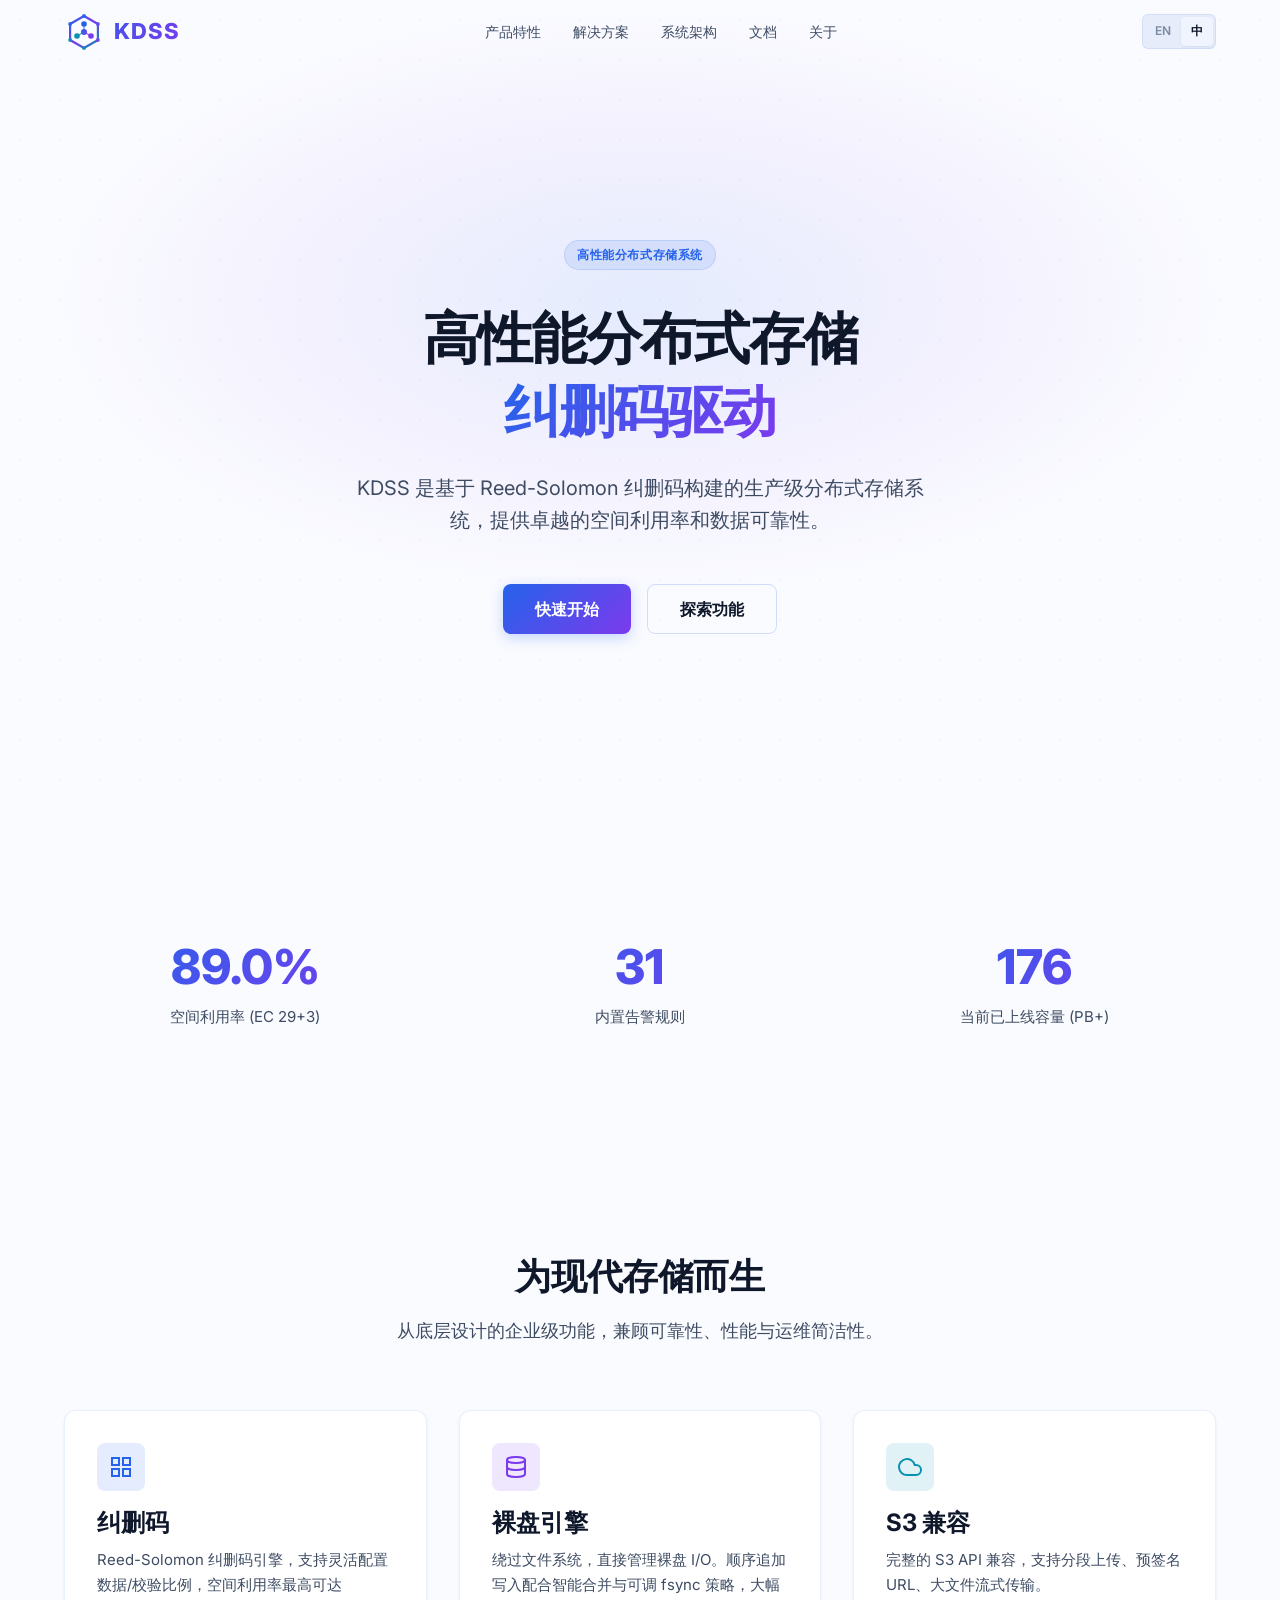
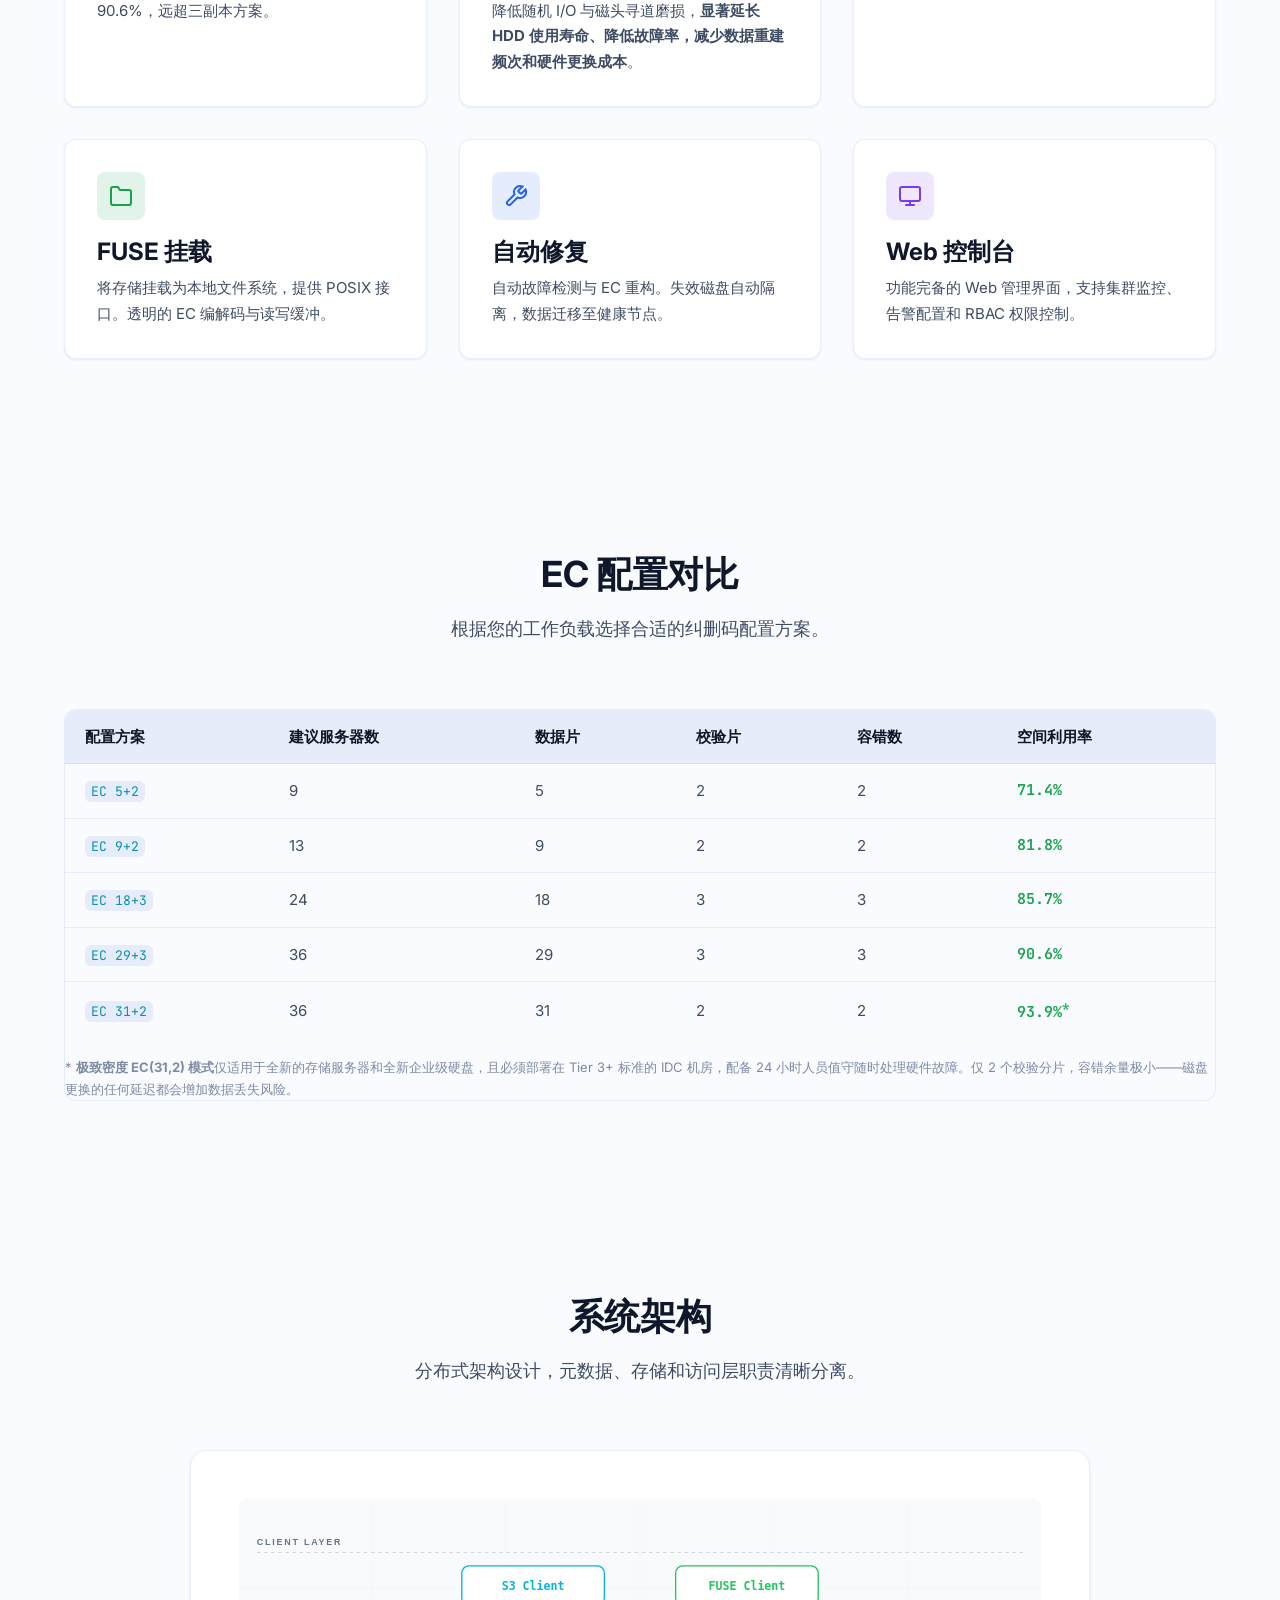
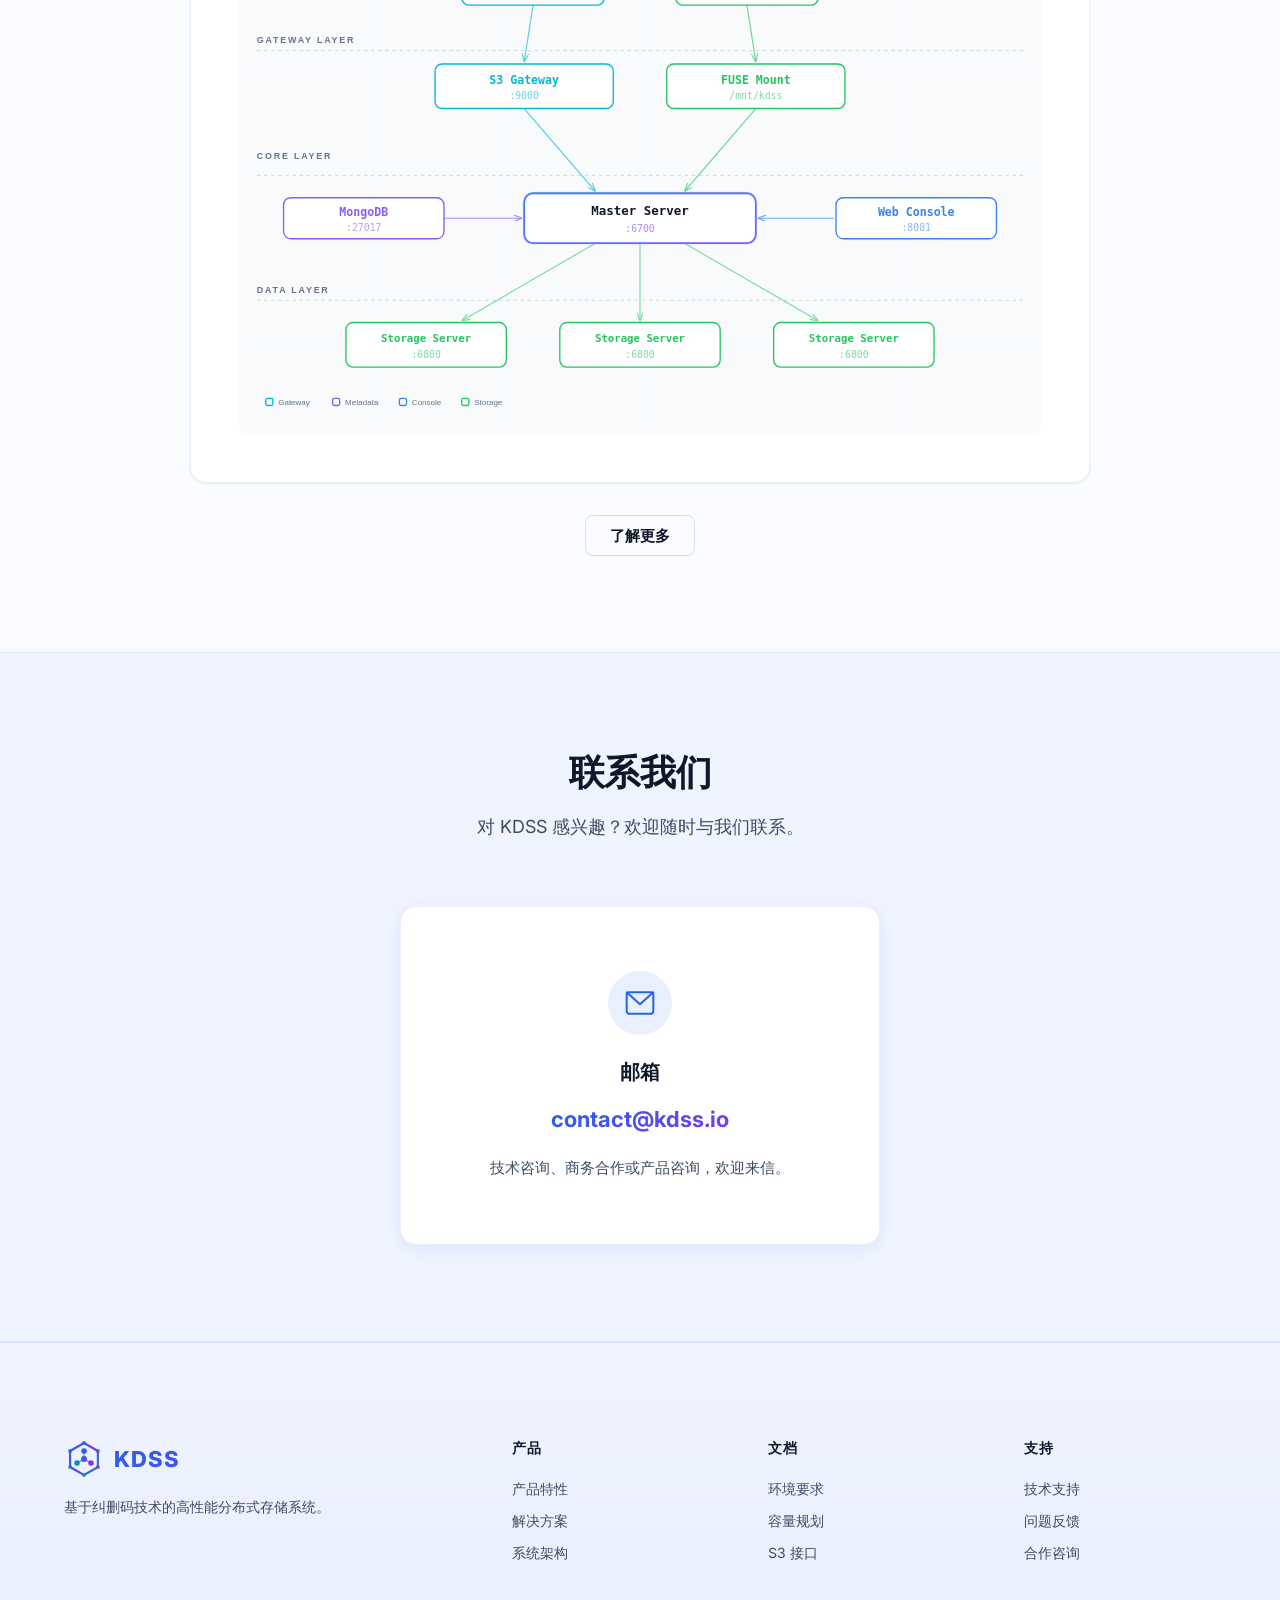
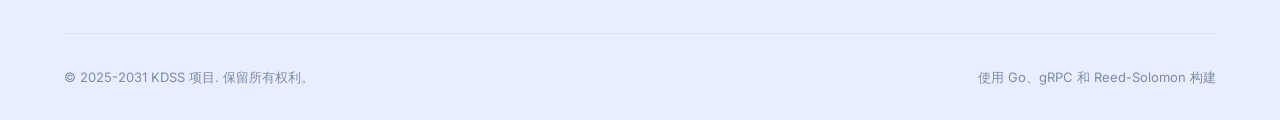
==== zh/index.html @ b43790d2 "feat: KDSS official website with EN/ZH bilingual pages Static site with homepage, features, architec" ====
<!DOCTYPE html>

<html lang="zh-CN">
<head>
<meta charset="utf-8"/>
<meta content="width=device-width, initial-scale=1.0" name="viewport"/>
<title>KDSS — 高性能分布式存储系统</title>
<meta content="KDSS 是基于纠删码技术的高性能分布式存储系统，提供卓越的空间利用率和数据可靠性。" name="description"/>
<link href="../images/favicon.svg" rel="icon" type="image/svg+xml"/>
<link href="https://fonts.googleapis.com" rel="preconnect"/>
<link crossorigin="" href="https://fonts.gstatic.com" rel="preconnect"/>
<link href="https://fonts.googleapis.com/css2?family=Inter:wght@400;500;600;700;800&amp;family=JetBrains+Mono:wght@400;500&amp;display=swap" rel="stylesheet"/>
<link href="../css/base.css" rel="stylesheet"/>
<link href="../css/components.css" rel="stylesheet"/>
<link href="../css/layout.css" rel="stylesheet"/>
<link href="../css/pages.css" rel="stylesheet"/>
</head>
<body>
<!-- Navigation -->
<nav class="navbar">
<div class="container">
<a class="nav-logo" href="./">
<img alt="KDSS" height="40" src="../images/logo.svg" width="40"/>
<span>KDSS</span>
</a>
<div class="nav-links">
<a class="nav-link" href="features.html">产品特性</a>
<a class="nav-link" href="solutions.html">解决方案</a>
<a class="nav-link" href="architecture.html">系统架构</a>
<a class="nav-link" href="docs.html">文档</a>
<a class="nav-link" href="about.html">关于</a>
</div>
<div class="nav-actions">
<div class="lang-switch"><a class="lang-btn" href="../">EN</a>
          <span class="lang-btn active">中</span></div>
</div>
<button aria-label="Menu" class="mobile-menu-btn">
<span></span><span></span><span></span>
</button>
</div>
</nav>
<!-- Mobile Navigation -->
<div class="mobile-nav">
<a class="nav-link" href="features.html">产品特性</a>
<a class="nav-link" href="solutions.html">解决方案</a>
<a class="nav-link" href="architecture.html">系统架构</a>
<a class="nav-link" href="docs.html">文档</a>
<a class="nav-link" href="about.html">关于</a>
<div class="nav-actions">
<div class="lang-switch"><a class="lang-btn" href="../">EN</a>
          <span class="lang-btn active">中</span></div>
</div>
</div>
<!-- Hero Section -->
<section class="hero">
<canvas class="hero-canvas"></canvas>
<div class="container">
<div class="hero-badge">
<span class="badge badge-blue">高性能分布式存储系统</span>
</div>
<h1>
<span>高性能分布式存储</span><br/>
<span class="text-gradient">纠删码驱动</span>
</h1>
<p class="hero-subtitle">KDSS 是基于 Reed-Solomon 纠删码构建的生产级分布式存储系统，提供卓越的空间利用率和数据可靠性。</p>
<div class="hero-actions">
<a class="btn btn-primary btn-lg" href="docs.html">快速开始</a>
<a class="btn btn-secondary btn-lg" href="features.html">探索功能</a>
</div>
</div>
</section>
<!-- Core Stats -->
<section class="section">
<div class="container">
<div class="stats-grid reveal">
<div class="stat-item">
<div class="stat-number" data-count="90.6" data-suffix="%">0%</div>
<div class="stat-label">空间利用率 (EC 29+3)</div>
</div>
<div class="stat-item">
<div class="stat-number" data-count="32">0</div>
<div class="stat-label">内置告警规则</div>
</div>
<div class="stat-item">
<div class="stat-number" data-count="180">0</div>
<div class="stat-label">当前已上线容量 (PB+)</div>
</div>
</div>
</div>
</section>
<!-- Features Overview -->
<section class="section">
<div class="container">
<div class="section-header reveal">
<h2>为现代存储而生</h2>
<p>从底层设计的企业级功能，兼顾可靠性、性能与运维简洁性。</p>
</div>
<div class="grid-3 stagger-group">
<!-- EC -->
<div class="card reveal">
<div class="card-icon blue">
<svg fill="none" stroke="currentColor" stroke-linecap="round" stroke-width="2" viewbox="0 0 24 24"><rect height="7" width="7" x="3" y="3"></rect><rect height="7" width="7" x="14" y="3"></rect><rect height="7" width="7" x="3" y="14"></rect><rect height="7" width="7" x="14" y="14"></rect></svg>
</div>
<h4>纠删码</h4>
<p>Reed-Solomon 纠删码引擎，支持灵活配置数据/校验比例，空间利用率最高可达 90.6%，远超三副本方案。</p>
</div>
<!-- Raw Disk -->
<div class="card reveal">
<div class="card-icon purple">
<svg fill="none" stroke="currentColor" stroke-linecap="round" stroke-width="2" viewbox="0 0 24 24"><ellipse cx="12" cy="5" rx="9" ry="3"></ellipse><path d="M21 12c0 1.66-4 3-9 3s-9-1.34-9-3"></path><path d="M3 5v14c0 1.66 4 3 9 3s9-1.34 9-3V5"></path></svg>
</div>
<h4>裸盘引擎</h4>
<p>绕过文件系统，直接管理裸盘 I/O。顺序追加写入配合智能合并与可调 fsync 策略，大幅降低随机 I/O 与磁头寻道磨损，<strong>显著延长 HDD 使用寿命、降低故障率，减少数据重建频次和硬件更换成本</strong>。</p>
</div>
<!-- S3 -->
<div class="card reveal">
<div class="card-icon cyan">
<svg fill="none" stroke="currentColor" stroke-linecap="round" stroke-width="2" viewbox="0 0 24 24"><path d="M18 10h-1.26A8 8 0 109 20h9a5 5 0 000-10z"></path></svg>
</div>
<h4>S3 兼容</h4>
<p>完整的 S3 API 兼容，支持分段上传、预签名 URL、大文件流式传输。</p>
</div>
<!-- FUSE -->
<div class="card reveal">
<div class="card-icon green">
<svg fill="none" stroke="currentColor" stroke-linecap="round" stroke-width="2" viewbox="0 0 24 24"><path d="M22 19a2 2 0 01-2 2H4a2 2 0 01-2-2V5a2 2 0 012-2h5l2 3h9a2 2 0 012 2z"></path></svg>
</div>
<h4>FUSE 挂载</h4>
<p>将存储挂载为本地文件系统，提供 POSIX 接口。透明的 EC 编解码与读写缓冲。</p>
</div>
<!-- Auto Repair -->
<div class="card reveal">
<div class="card-icon blue">
<svg fill="none" stroke="currentColor" stroke-linecap="round" stroke-width="2" viewbox="0 0 24 24"><path d="M14.7 6.3a1 1 0 000 1.4l1.6 1.6a1 1 0 001.4 0l3.77-3.77a6 6 0 01-7.94 7.94l-6.91 6.91a2.12 2.12 0 01-3-3l6.91-6.91a6 6 0 017.94-7.94l-3.76 3.76z"></path></svg>
</div>
<h4>自动修复</h4>
<p>自动故障检测与 EC 重构。失效磁盘自动隔离，数据迁移至健康节点。</p>
</div>
<!-- Web Console -->
<div class="card reveal">
<div class="card-icon purple">
<svg fill="none" stroke="currentColor" stroke-linecap="round" stroke-width="2" viewbox="0 0 24 24"><rect height="14" rx="2" width="20" x="2" y="3"></rect><line x1="8" x2="16" y1="21" y2="21"></line><line x1="12" x2="12" y1="17" y2="21"></line></svg>
</div>
<h4>Web 控制台</h4>
<p>功能完备的 Web 管理界面，支持集群监控、告警配置和 RBAC 权限控制。</p>
</div>
</div>
</div>
</section>
<!-- EC Configuration Table -->
<section class="section">
<div class="container">
<div class="section-header reveal">
<h2>EC 配置对比</h2>
<p>根据您的工作负载选择合适的纠删码配置方案。</p>
</div>
<div class="table-wrapper reveal">
<table>
<thead>
<tr>
<th>配置方案</th>
<th>建议服务器数</th>
<th>数据片</th>
<th>校验片</th>
<th>容错数</th>
<th>空间利用率</th>
</tr>
</thead>
<tbody>
<tr>
<td><code>EC 5+2</code></td>
<td>9</td>
<td>5</td>
<td>2</td>
<td>2</td>
<td class="highlight">71.4%</td>
</tr>
<tr>
<td><code>EC 9+2</code></td>
<td>13</td>
<td>9</td>
<td>2</td>
<td>2</td>
<td class="highlight">81.8%</td>
</tr>
<tr>
<td><code>EC 18+3</code></td>
<td>24</td>
<td>18</td>
<td>3</td>
<td>3</td>
<td class="highlight">85.7%</td>
</tr>
<tr>
<td><code>EC 29+3</code></td>
<td>36</td>
<td>29</td>
<td>3</td>
<td>3</td>
<td class="highlight">90.6%</td>
</tr>
<tr>
<td><code>EC 31+2</code></td>
<td>36</td>
<td>31</td>
<td>2</td>
<td>2</td>
<td class="highlight">93.9%<sup>*</sup></td>
</tr>
</tbody>
</table>
<p style="margin-top: var(--space-md); font-size: 13px; color: var(--text-muted);">* <strong>极致密度 EC(31,2) 模式</strong>仅适用于全新的存储服务器和全新企业级硬盘，且必须部署在 Tier 3+ 标准的 IDC 机房，配备 24 小时人员值守随时处理硬件故障。仅 2 个校验分片，容错余量极小——磁盘更换的任何延迟都会增加数据丢失风险。</p>
</div>
</div>
</section>
<!-- Architecture Preview -->
<section class="section">
<div class="container">
<div class="section-header reveal">
<h2>系统架构</h2>
<p>分布式架构设计，元数据、存储和访问层职责清晰分离。</p>
</div>
<div class="arch-preview reveal">
<div class="arch-diagram">
<img alt="KDSS Architecture" loading="lazy" src="../images/architecture.svg"/>
</div>
<div style="margin-top: var(--space-xl); text-align: center;">
<a class="btn btn-secondary" href="architecture.html">了解更多</a>
</div>
</div>
</div>
</section>
<!-- Contact Us -->
<section class="section contact-section">
<div class="container">
<div class="section-header reveal">
<h2>联系我们</h2>
<p>对 KDSS 感兴趣？欢迎随时与我们联系。</p>
</div>
<div class="contact-card reveal">
<div class="contact-icon">
<svg fill="none" height="32" stroke="currentColor" stroke-linecap="round" stroke-linejoin="round" stroke-width="1.5" viewbox="0 0 24 24" width="32">
<rect height="16" rx="2" width="20" x="2" y="4"></rect>
<path d="M22 4L12 13L2 4"></path>
</svg>
</div>
<h3>邮箱</h3>
<a class="contact-email" href="mailto:contact@kdss.io">contact@kdss.io</a>
<p>技术咨询、商务合作或产品咨询，欢迎来信。</p>
</div>
</div>
</section>
<!-- Footer -->
<footer class="footer">
<div class="container">
<div class="footer-grid">
<div class="footer-brand">
<a class="nav-logo" href="./">
<img alt="KDSS" height="40" src="../images/logo.svg" width="40"/>
<span>KDSS</span>
</a>
<p>基于纠删码技术的高性能分布式存储系统。</p>
</div>
<div class="footer-col">
<h4>产品</h4>
<a href="features.html">产品特性</a>
<a href="solutions.html">解决方案</a>
<a href="architecture.html">系统架构</a>
</div>
<div class="footer-col">
<h4>文档</h4>
<a href="docs.html#requirements">环境要求</a>
<a href="docs.html#capacity">容量规划</a>
<a href="docs.html#s3api">S3 接口</a>
</div>
<div class="footer-col">
<h4>支持</h4>
<a href="mailto:support@kdss.io">技术支持</a>
<a href="mailto:support@kdss.io">问题反馈</a>
<a href="mailto:contact@kdss.io">合作咨询</a>
</div>
</div>
<div class="footer-bottom">
<p>© 2025-2031 KDSS 项目. 保留所有权利。</p>
<div class="footer-bottom-links">
<span style="color: var(--text-muted); font-size: 13px;">使用 Go、gRPC 和 Reed-Solomon 构建</span>
</div>
</div>
</div>
</footer>
<!-- Back to Top -->
<button aria-label="Back to top" class="back-to-top">
<svg fill="none" height="20" stroke="currentColor" stroke-linecap="round" stroke-width="2" viewbox="0 0 24 24" width="20"><path d="M18 15l-6-6-6 6"></path></svg>
</button>

<script src="../js/nav.js"></script>
<script src="../js/animations.js"></script>
</body>
</html>
---- css/base.css ----
/* ============================================
   KDSS Website — Base Styles
   CSS Reset + Custom Properties + Typography
   ============================================ */

/* --- Reset --- */
*, *::before, *::after {
  margin: 0;
  padding: 0;
  box-sizing: border-box;
}

html {
  scroll-behavior: smooth;
  -webkit-text-size-adjust: 100%;
  font-size: 16px;
}

body {
  font-family: var(--font-sans);
  background-color: var(--bg-primary);
  color: var(--text-primary);
  line-height: 1.7;
  -webkit-font-smoothing: antialiased;
  -moz-osx-font-smoothing: grayscale;
  overflow-x: hidden;
}

a {
  color: var(--accent-blue);
  text-decoration: none;
  transition: color 0.2s ease;
}

a:hover {
  color: var(--accent-purple);
}

img, svg {
  max-width: 100%;
  height: auto;
  display: block;
}

ul, ol {
  list-style: none;
}

button {
  font-family: inherit;
  cursor: pointer;
  border: none;
  background: none;
  color: inherit;
}

input, textarea, select {
  font-family: inherit;
  font-size: inherit;
  color: inherit;
}

table {
  border-collapse: collapse;
  width: 100%;
}

/* --- CSS Custom Properties --- */
:root {
  /* Backgrounds / 背景 — 明亮科技风（带微蓝底色） */
  --bg-primary: #fafbff;
  --bg-secondary: #f0f4ff;
  --bg-tertiary: #e6ecf9;

  /* Text / 文字 */
  --text-primary: #0f172a;
  --text-secondary: #3e4c63;
  --text-muted: #7c8ba5;

  /* Accent / 强调色（高饱和） */
  --accent-blue: #2563eb;
  --accent-purple: #7c3aed;
  --accent-cyan: #0891b2;
  --accent-green: #16a34a;

  /* Gradients / 渐变 */
  --gradient-hero: linear-gradient(135deg, #2563eb, #7c3aed);
  --gradient-card: linear-gradient(180deg, rgba(37,99,235,0.03), rgba(124,58,237,0.01));

  /* Borders / 边框 */
  --border-color: rgba(37, 99, 235, 0.1);
  --border-hover: rgba(37, 99, 235, 0.2);

  /* Fonts / 字体 */
  --font-sans: 'Inter', -apple-system, BlinkMacSystemFont, 'PingFang SC', 'Microsoft YaHei', sans-serif;
  --font-mono: 'JetBrains Mono', 'Fira Code', 'Cascadia Code', monospace;

  /* Spacing / 间距 */
  --space-xs: 4px;
  --space-sm: 8px;
  --space-md: 16px;
  --space-lg: 24px;
  --space-xl: 32px;
  --space-2xl: 48px;
  --space-3xl: 64px;
  --space-4xl: 96px;

  /* Radius / 圆角 */
  --radius-sm: 6px;
  --radius-md: 8px;
  --radius-lg: 12px;
  --radius-xl: 16px;

  /* Shadows / 阴影（带蓝色调） */
  --shadow-sm: 0 1px 3px rgba(37,99,235,0.06), 0 1px 2px rgba(0,0,0,0.04);
  --shadow-md: 0 4px 16px rgba(37,99,235,0.1);
  --shadow-lg: 0 8px 32px rgba(37,99,235,0.12);

  /* Transitions / 过渡 */
  --transition-fast: 0.15s ease;
  --transition-base: 0.2s ease;
  --transition-slow: 0.3s ease;

  /* Layout / 布局 */
  --max-width: 1200px;
  --nav-height: 64px;
}

/* --- Typography --- */
h1, h2, h3, h4, h5, h6 {
  font-weight: 700;
  line-height: 1.3;
  color: var(--text-primary);
}

h1 { font-size: 48px; letter-spacing: -0.02em; }
h2 { font-size: 36px; letter-spacing: -0.01em; }
h3 { font-size: 28px; }
h4 { font-size: 24px; }
h5 { font-size: 20px; }
h6 { font-size: 18px; }

p {
  color: var(--text-secondary);
  line-height: 1.7;
}

code, pre {
  font-family: var(--font-mono);
}

code {
  font-size: 0.875em;
  background: var(--bg-tertiary);
  padding: 2px 6px;
  border-radius: var(--radius-sm);
  color: var(--accent-cyan);
}

pre {
  background: var(--bg-secondary);
  border: 1px solid var(--border-color);
  border-radius: var(--radius-md);
  padding: var(--space-lg);
  overflow-x: auto;
  font-size: 14px;
  line-height: 1.6;
}

pre code {
  background: none;
  padding: 0;
  font-size: inherit;
  color: var(--text-primary);
}

/* --- Utility --- */
.container {
  max-width: var(--max-width);
  margin: 0 auto;
  padding: 0 var(--space-lg);
}

.section {
  padding: var(--space-4xl) 0;
}

.section-header {
  text-align: center;
  margin-bottom: var(--space-3xl);
}

.section-header h2 {
  margin-bottom: var(--space-md);
}

.section-header p {
  font-size: 18px;
  max-width: 640px;
  margin: 0 auto;
}

.text-gradient {
  background: var(--gradient-hero);
  -webkit-background-clip: text;
  -webkit-text-fill-color: transparent;
  background-clip: text;
}

.text-center { text-align: center; }
.text-left { text-align: left; }
.text-right { text-align: right; }

.visually-hidden {
  position: absolute;
  width: 1px;
  height: 1px;
  padding: 0;
  margin: -1px;
  overflow: hidden;
  clip: rect(0,0,0,0);
  white-space: nowrap;
  border: 0;
}

/* --- Selection --- */
::selection {
  background: rgba(37, 99, 235, 0.15);
  color: var(--text-primary);
}

/* --- Scrollbar --- */
::-webkit-scrollbar {
  width: 8px;
  height: 8px;
}

::-webkit-scrollbar-track {
  background: var(--bg-primary);
}

::-webkit-scrollbar-thumb {
  background: var(--bg-tertiary);
  border-radius: 4px;
}

::-webkit-scrollbar-thumb:hover {
  background: var(--text-muted);
}

/* --- Responsive Typography --- */
@media (max-width: 768px) {
  h1 { font-size: 32px; }
  h2 { font-size: 28px; }
  h3 { font-size: 22px; }
  h4 { font-size: 20px; }

  .section {
    padding: var(--space-3xl) 0;
  }

  .section-header {
    margin-bottom: var(--space-2xl);
  }
}
---- css/components.css ----
/* ============================================
   KDSS Website — Components
   Buttons, Cards, Tables, Code Blocks, Badges
   ============================================ */

/* --- Buttons --- */
.btn {
  display: inline-flex;
  align-items: center;
  gap: var(--space-sm);
  padding: 12px 24px;
  font-size: 15px;
  font-weight: 600;
  border-radius: var(--radius-md);
  transition: all var(--transition-base);
  white-space: nowrap;
  line-height: 1;
}

.btn-primary {
  background: var(--gradient-hero);
  color: #fff;
  box-shadow: 0 4px 14px rgba(37, 99, 235, 0.25);
}

.btn-primary:hover {
  transform: translateY(-1px);
  box-shadow: 0 6px 20px rgba(37, 99, 235, 0.35);
  color: #fff;
}

.btn-secondary {
  background: transparent;
  color: var(--text-primary);
  border: 1px solid var(--border-hover);
}

.btn-secondary:hover {
  background: var(--bg-tertiary);
  border-color: var(--text-muted);
  color: var(--text-primary);
}

.btn-sm {
  padding: 8px 16px;
  font-size: 13px;
}

.btn-lg {
  padding: 16px 32px;
  font-size: 16px;
}

.btn-icon {
  width: 20px;
  height: 20px;
}

/* --- Cards --- */
.card {
  background: #ffffff;
  border: 1px solid var(--border-color);
  border-radius: var(--radius-lg);
  padding: var(--space-xl);
  transition: all var(--transition-slow);
  position: relative;
  overflow: hidden;
  box-shadow: var(--shadow-sm);
}

.card::before {
  content: '';
  position: absolute;
  inset: 0;
  background: var(--gradient-card);
  opacity: 0;
  transition: opacity var(--transition-slow);
  pointer-events: none;
}

.card:hover {
  border-color: var(--border-hover);
  transform: translateY(-2px);
  box-shadow: var(--shadow-md);
}

.card:hover::before {
  opacity: 1;
}

.card-icon {
  width: 48px;
  height: 48px;
  border-radius: var(--radius-md);
  display: flex;
  align-items: center;
  justify-content: center;
  margin-bottom: var(--space-md);
  background: var(--bg-tertiary);
}

.card-icon svg {
  width: 24px;
  height: 24px;
}

.card-icon.blue { color: var(--accent-blue); background: rgba(37,99,235,0.12); }
.card-icon.purple { color: var(--accent-purple); background: rgba(124,58,237,0.12); }
.card-icon.cyan { color: var(--accent-cyan); background: rgba(8,145,178,0.12); }
.card-icon.green { color: var(--accent-green); background: rgba(22,163,74,0.12); }

.card h3, .card h4 {
  margin-bottom: var(--space-sm);
}

.card p {
  font-size: 15px;
}

/* --- Feature Card (large) --- */
.feature-card {
  background: #ffffff;
  border: 1px solid var(--border-color);
  box-shadow: var(--shadow-sm);
  border-radius: var(--radius-xl);
  padding: var(--space-3xl);
  display: grid;
  grid-template-columns: 1fr 1fr;
  gap: var(--space-3xl);
  align-items: center;
  transition: border-color var(--transition-slow);
}

.feature-card:hover {
  border-color: var(--border-hover);
}

.feature-card.reverse {
  direction: rtl;
}

.feature-card.reverse > * {
  direction: ltr;
}

.feature-content h3 {
  margin-bottom: var(--space-md);
}

.feature-content p {
  margin-bottom: var(--space-lg);
}

.feature-content ul {
  display: flex;
  flex-direction: column;
  gap: var(--space-sm);
}

.feature-content li {
  display: flex;
  align-items: flex-start;
  gap: var(--space-sm);
  color: var(--text-secondary);
  font-size: 15px;
}

.feature-content li::before {
  content: '';
  width: 6px;
  height: 6px;
  border-radius: 50%;
  background: var(--accent-blue);
  margin-top: 8px;
  flex-shrink: 0;
}

.feature-visual {
  background: var(--bg-tertiary);
  border-radius: var(--radius-lg);
  padding: var(--space-xl);
  border: 1px solid var(--border-color);
}

@media (max-width: 768px) {
  .feature-card {
    grid-template-columns: 1fr;
    padding: var(--space-xl);
    gap: var(--space-xl);
  }

  .feature-card.reverse {
    direction: ltr;
  }
}

/* --- Tables --- */
.table-wrapper {
  overflow-x: auto;
  border-radius: var(--radius-lg);
  border: 1px solid var(--border-color);
}

table {
  font-size: 15px;
}

thead {
  background: var(--bg-tertiary);
}

th {
  padding: 14px 20px;
  text-align: left;
  font-weight: 600;
  color: var(--text-primary);
  white-space: nowrap;
  border-bottom: 1px solid var(--border-color);
}

td {
  padding: 14px 20px;
  color: var(--text-secondary);
  border-bottom: 1px solid var(--border-color);
}

tr:last-child td {
  border-bottom: none;
}

tbody tr {
  transition: background var(--transition-fast);
}

tbody tr:hover {
  background: rgba(0,0,0,0.02);
}

td.highlight {
  color: var(--accent-green);
  font-weight: 600;
  font-family: var(--font-mono);
}

/* --- Code Blocks --- */
.code-block {
  position: relative;
  margin: var(--space-lg) 0;
}

.code-block-header {
  display: flex;
  align-items: center;
  justify-content: space-between;
  background: var(--bg-tertiary);
  padding: var(--space-sm) var(--space-md);
  border-radius: var(--radius-md) var(--radius-md) 0 0;
  border: 1px solid var(--border-color);
  border-bottom: none;
}

.code-block-header span {
  font-size: 13px;
  color: var(--text-muted);
  font-family: var(--font-mono);
}

.code-block pre {
  margin: 0;
  border-radius: 0 0 var(--radius-md) var(--radius-md);
}

.copy-btn {
  display: inline-flex;
  align-items: center;
  gap: 4px;
  padding: 4px 10px;
  font-size: 12px;
  color: var(--text-muted);
  border: 1px solid var(--border-color);
  border-radius: var(--radius-sm);
  transition: all var(--transition-fast);
}

.copy-btn:hover {
  color: var(--text-primary);
  border-color: var(--border-hover);
  background: var(--bg-secondary);
}

.copy-btn.copied {
  color: var(--accent-green);
  border-color: var(--accent-green);
}

/* --- Badges --- */
.badge {
  display: inline-flex;
  align-items: center;
  padding: 4px 12px;
  font-size: 12px;
  font-weight: 600;
  border-radius: 100px;
  text-transform: uppercase;
  letter-spacing: 0.05em;
}

.badge-blue {
  background: rgba(37,99,235,0.1);
  color: var(--accent-blue);
  border: 1px solid rgba(37,99,235,0.15);
}

.badge-purple {
  background: rgba(124,58,237,0.1);
  color: var(--accent-purple);
  border: 1px solid rgba(124,58,237,0.15);
}

.badge-green {
  background: rgba(22,163,74,0.1);
  color: var(--accent-green);
  border: 1px solid rgba(22,163,74,0.15);
}

.badge-cyan {
  background: rgba(8,145,178,0.1);
  color: var(--accent-cyan);
  border: 1px solid rgba(8,145,178,0.15);
}

/* --- Stats --- */
.stats-grid {
  display: grid;
  grid-template-columns: repeat(3, 1fr);
  gap: var(--space-xl);
}

.stat-item {
  text-align: center;
  padding: var(--space-xl);
}

.stat-number {
  font-size: 48px;
  font-weight: 800;
  background: var(--gradient-hero);
  -webkit-background-clip: text;
  -webkit-text-fill-color: transparent;
  background-clip: text;
  line-height: 1.2;
  margin-bottom: var(--space-sm);
}

.stat-label {
  font-size: 15px;
  color: var(--text-secondary);
}

@media (max-width: 768px) {
  .stats-grid {
    grid-template-columns: 1fr;
    gap: var(--space-md);
  }

  .stat-number {
    font-size: 36px;
  }
}

/* --- Grid Layouts --- */
.grid-2 {
  display: grid;
  grid-template-columns: repeat(2, 1fr);
  gap: var(--space-xl);
}

.grid-3 {
  display: grid;
  grid-template-columns: repeat(3, 1fr);
  gap: var(--space-xl);
}

.grid-4 {
  display: grid;
  grid-template-columns: repeat(4, 1fr);
  gap: var(--space-xl);
}

@media (max-width: 1024px) {
  .grid-3, .grid-4 {
    grid-template-columns: repeat(2, 1fr);
  }
}

@media (max-width: 768px) {
  .grid-2, .grid-3, .grid-4 {
    grid-template-columns: 1fr;
  }
}

/* --- Tabs --- */
.tabs {
  display: flex;
  gap: 2px;
  border-bottom: 1px solid var(--border-color);
  margin-bottom: var(--space-xl);
  overflow-x: auto;
}

.tab {
  padding: var(--space-sm) var(--space-md);
  font-size: 14px;
  font-weight: 500;
  color: var(--text-muted);
  border-bottom: 2px solid transparent;
  transition: all var(--transition-fast);
  white-space: nowrap;
}

.tab:hover {
  color: var(--text-secondary);
}

.tab.active {
  color: var(--text-primary);
  border-bottom-color: var(--accent-blue);
}

/* --- Divider --- */
.divider {
  height: 1px;
  background: var(--border-color);
  margin: var(--space-3xl) 0;
}

/* --- Scroll reveal animation --- */
.reveal {
  opacity: 0;
  transform: translateY(20px);
  transition: opacity 0.6s ease, transform 0.6s ease;
}

.reveal.visible {
  opacity: 1;
  transform: translateY(0);
}

/* --- Tag list --- */
.tag-list {
  display: flex;
  flex-wrap: wrap;
  gap: var(--space-sm);
}

.tag {
  padding: 6px 14px;
  font-size: 13px;
  background: var(--bg-tertiary);
  border: 1px solid var(--border-color);
  border-radius: 100px;
  color: var(--text-secondary);
}
---- css/layout.css ----
/* ============================================
   KDSS Website — Layout
   Navigation + Footer + Responsive
   ============================================ */

/* --- Navigation --- */
.navbar {
  position: fixed;
  top: 0;
  left: 0;
  right: 0;
  height: var(--nav-height);
  z-index: 1000;
  transition: all var(--transition-slow);
  border-bottom: 1px solid transparent;
}

.navbar.scrolled {
  background: rgba(250, 251, 255, 0.9);
  backdrop-filter: blur(20px);
  -webkit-backdrop-filter: blur(20px);
  border-bottom-color: var(--border-color);
  box-shadow: 0 1px 8px rgba(37,99,235,0.06);
}

.navbar .container {
  display: flex;
  align-items: center;
  justify-content: space-between;
  height: 100%;
}

.nav-logo {
  display: flex;
  align-items: center;
  gap: 10px;
  font-size: 22px;
  font-weight: 800;
  letter-spacing: 1px;
  background: var(--gradient-hero);
  -webkit-background-clip: text;
  -webkit-text-fill-color: transparent;
  background-clip: text;
}

.nav-logo img {
  width: 40px;
  height: 40px;
}

.nav-logo:hover {
  opacity: 0.85;
}

.nav-logo svg {
  width: 32px;
  height: 32px;
}

.nav-links {
  display: flex;
  align-items: center;
  gap: var(--space-xl);
}

.nav-link {
  font-size: 14px;
  font-weight: 500;
  color: var(--text-secondary);
  transition: color var(--transition-fast);
  position: relative;
}

.nav-link:hover,
.nav-link.active {
  color: var(--text-primary);
}

.nav-link.active::after {
  content: '';
  position: absolute;
  bottom: -4px;
  left: 0;
  right: 0;
  height: 2px;
  background: var(--accent-blue);
  border-radius: 1px;
}

.nav-actions {
  display: flex;
  align-items: center;
  gap: var(--space-md);
}

/* Language Switch / 语言切换 */
.lang-switch {
  display: flex;
  align-items: center;
  background: var(--bg-tertiary);
  border-radius: var(--radius-sm);
  padding: 2px;
  border: 1px solid var(--border-color);
}

.lang-btn {
  padding: 4px 10px;
  font-size: 12px;
  font-weight: 600;
  border-radius: 4px;
  color: var(--text-muted);
  transition: all var(--transition-fast);
}

.lang-btn.active {
  background: var(--bg-secondary);
  color: var(--text-primary);
  box-shadow: var(--shadow-sm);
}

.lang-btn:hover:not(.active) {
  color: var(--text-secondary);
}

/* GitHub link in nav */
.nav-github {
  display: flex;
  align-items: center;
  color: var(--text-secondary);
  transition: color var(--transition-fast);
}

.nav-github:hover {
  color: var(--text-primary);
}

.nav-github svg {
  width: 22px;
  height: 22px;
}

/* Mobile Menu / 移动端菜单 */
.mobile-menu-btn {
  display: none;
  flex-direction: column;
  gap: 5px;
  padding: 4px;
}

.mobile-menu-btn span {
  display: block;
  width: 22px;
  height: 2px;
  background: var(--text-primary);
  border-radius: 1px;
  transition: all var(--transition-base);
}

.mobile-menu-btn.open span:nth-child(1) {
  transform: rotate(45deg) translate(5px, 5px);
}

.mobile-menu-btn.open span:nth-child(2) {
  opacity: 0;
}

.mobile-menu-btn.open span:nth-child(3) {
  transform: rotate(-45deg) translate(5px, -5px);
}

.mobile-nav {
  display: none;
  position: fixed;
  top: var(--nav-height);
  left: 0;
  right: 0;
  bottom: 0;
  background: var(--bg-primary);
  z-index: 999;
  padding: var(--space-xl);
  flex-direction: column;
  gap: var(--space-md);
}

.mobile-nav.open {
  display: flex;
}

.mobile-nav .nav-link {
  font-size: 18px;
  padding: var(--space-md) 0;
  border-bottom: 1px solid var(--border-color);
}

.mobile-nav .nav-actions {
  margin-top: var(--space-xl);
  justify-content: center;
}

@media (max-width: 768px) {
  .nav-links {
    display: none;
  }

  .mobile-menu-btn {
    display: flex;
  }

  .nav-actions {
    display: none;
  }

  .mobile-nav .nav-actions {
    display: flex;
  }
}

/* --- Footer --- */
.footer {
  border-top: 1px solid var(--border-color);
  padding: var(--space-4xl) 0 var(--space-xl);
  background: linear-gradient(180deg, var(--bg-secondary) 0%, #e8edff 100%);
}

.footer-grid {
  display: grid;
  grid-template-columns: 2fr repeat(3, 1fr);
  gap: var(--space-3xl);
  margin-bottom: var(--space-3xl);
}

.footer-brand p {
  font-size: 14px;
  margin-top: var(--space-md);
  max-width: 280px;
}

.footer-brand .nav-logo {
  margin-bottom: var(--space-sm);
}

.footer-col h4 {
  font-size: 14px;
  font-weight: 600;
  color: var(--text-primary);
  margin-bottom: var(--space-md);
  text-transform: uppercase;
  letter-spacing: 0.05em;
}

.footer-col a {
  display: block;
  font-size: 14px;
  color: var(--text-secondary);
  padding: 4px 0;
  transition: color var(--transition-fast);
}

.footer-col a:hover {
  color: var(--text-primary);
}

.footer-bottom {
  display: flex;
  align-items: center;
  justify-content: space-between;
  padding-top: var(--space-xl);
  border-top: 1px solid var(--border-color);
}

.footer-bottom p {
  font-size: 13px;
  color: var(--text-muted);
}

.footer-bottom-links {
  display: flex;
  gap: var(--space-lg);
}

.footer-bottom-links a {
  font-size: 13px;
  color: var(--text-muted);
}

.footer-bottom-links a:hover {
  color: var(--text-secondary);
}

@media (max-width: 1024px) {
  .footer-grid {
    grid-template-columns: repeat(3, 1fr);
  }

  .footer-brand {
    grid-column: 1 / -1;
  }
}

@media (max-width: 768px) {
  .footer-grid {
    grid-template-columns: repeat(2, 1fr);
    gap: var(--space-xl);
  }

  .footer-bottom {
    flex-direction: column;
    gap: var(--space-md);
    text-align: center;
  }
}

/* --- Page Layout --- */
.page-header {
  padding: calc(var(--nav-height) + var(--space-4xl)) 0 var(--space-3xl);
  text-align: center;
  position: relative;
  overflow: hidden;
}

.page-header::before {
  content: '';
  position: absolute;
  top: 0;
  left: 50%;
  transform: translateX(-50%);
  width: 800px;
  height: 400px;
  background: radial-gradient(ellipse, rgba(37,99,235,0.08) 0%, rgba(124,58,237,0.03) 40%, transparent 70%);
  pointer-events: none;
}

.page-header h1 {
  margin-bottom: var(--space-md);
  position: relative;
}

.page-header p {
  font-size: 18px;
  max-width: 640px;
  margin: 0 auto;
  position: relative;
}

/* --- Docs Layout (sidebar + content) --- */
.docs-layout {
  display: grid;
  grid-template-columns: 260px 1fr;
  gap: var(--space-3xl);
  padding-top: calc(var(--nav-height) + var(--space-xl));
  min-height: 100vh;
}

.docs-sidebar {
  position: sticky;
  top: calc(var(--nav-height) + var(--space-xl));
  height: fit-content;
  max-height: calc(100vh - var(--nav-height) - var(--space-xl));
  overflow-y: auto;
  padding-right: var(--space-md);
  border-right: 1px solid var(--border-color);
}

.docs-sidebar-group {
  margin-bottom: var(--space-lg);
}

.docs-sidebar-group h4 {
  font-size: 12px;
  text-transform: uppercase;
  letter-spacing: 0.08em;
  color: var(--text-muted);
  margin-bottom: var(--space-sm);
  padding: 0 var(--space-md);
}

.docs-sidebar a {
  display: block;
  padding: 6px var(--space-md);
  font-size: 14px;
  color: var(--text-secondary);
  border-radius: var(--radius-sm);
  transition: all var(--transition-fast);
}

.docs-sidebar a:hover {
  color: var(--text-primary);
  background: var(--bg-tertiary);
}

.docs-sidebar a.active {
  color: var(--accent-blue);
  background: rgba(37,99,235,0.08);
}

.docs-content {
  max-width: 800px;
  padding-bottom: var(--space-4xl);
}

.docs-content h2 {
  margin-top: var(--space-3xl);
  margin-bottom: var(--space-lg);
  padding-bottom: var(--space-sm);
  border-bottom: 1px solid var(--border-color);
}

.docs-content h3 {
  margin-top: var(--space-2xl);
  margin-bottom: var(--space-md);
}

.docs-content p {
  margin-bottom: var(--space-md);
}

.docs-content ul, .docs-content ol {
  margin-bottom: var(--space-md);
  padding-left: var(--space-lg);
}

.docs-content li {
  color: var(--text-secondary);
  font-size: 15px;
  margin-bottom: var(--space-sm);
  list-style: disc;
}

.docs-content ol li {
  list-style: decimal;
}

@media (max-width: 1024px) {
  .docs-layout {
    grid-template-columns: 1fr;
  }

  .docs-sidebar {
    position: static;
    max-height: none;
    border-right: none;
    border-bottom: 1px solid var(--border-color);
    padding-right: 0;
    padding-bottom: var(--space-lg);
    margin-bottom: var(--space-lg);
  }
}
---- css/pages.css ----
/* ============================================
   KDSS Website — Page-Specific Styles
   ============================================ */

/* --- Hero Section (index.html) --- */
.hero {
  position: relative;
  padding: calc(var(--nav-height) + var(--space-4xl)) 0 var(--space-4xl);
  text-align: center;
  overflow: hidden;
  min-height: 90vh;
  display: flex;
  align-items: center;
}

.hero::before {
  content: '';
  position: absolute;
  top: 0;
  left: 50%;
  transform: translateX(-50%);
  width: 1200px;
  height: 600px;
  background: radial-gradient(ellipse at center, rgba(37,99,235,0.1) 0%, rgba(124,58,237,0.05) 40%, transparent 70%);
  pointer-events: none;
}

.hero-canvas {
  position: absolute;
  top: 0;
  left: 0;
  width: 100%;
  height: 100%;
  pointer-events: none;
  opacity: 0.6;
}

.hero .container {
  position: relative;
  z-index: 1;
}

.hero-badge {
  display: inline-flex;
  align-items: center;
  gap: var(--space-sm);
  margin-bottom: var(--space-xl);
}

.hero h1 {
  font-size: 56px;
  max-width: 800px;
  margin: 0 auto var(--space-lg);
  letter-spacing: -0.03em;
}

.hero-subtitle {
  font-size: 20px;
  max-width: 600px;
  margin: 0 auto var(--space-2xl);
  color: var(--text-secondary);
  line-height: 1.6;
}

.hero-actions {
  display: flex;
  justify-content: center;
  gap: var(--space-md);
  flex-wrap: wrap;
}

@media (max-width: 768px) {
  .hero {
    min-height: auto;
    padding: calc(var(--nav-height) + var(--space-2xl)) 0 var(--space-2xl);
  }

  .hero h1 {
    font-size: 36px;
  }

  .hero-subtitle {
    font-size: 17px;
  }
}

/* --- Contact Section --- */
.contact-section {
  background: var(--bg-secondary);
  border-top: 1px solid var(--border-color);
  border-bottom: 1px solid var(--border-color);
}

.contact-card {
  max-width: 480px;
  margin: 0 auto;
  text-align: center;
  background: #ffffff;
  border: 1px solid var(--border-color);
  border-radius: var(--radius-xl);
  padding: var(--space-3xl) var(--space-2xl);
  box-shadow: var(--shadow-md);
}

.contact-icon {
  display: inline-flex;
  align-items: center;
  justify-content: center;
  width: 64px;
  height: 64px;
  border-radius: 50%;
  background: rgba(37,99,235,0.1);
  color: var(--accent-blue);
  margin-bottom: var(--space-lg);
}

.contact-card h3 {
  font-size: 20px;
  margin-bottom: var(--space-md);
}

.contact-email {
  display: inline-block;
  font-size: 22px;
  font-weight: 700;
  background: var(--gradient-hero);
  -webkit-background-clip: text;
  -webkit-text-fill-color: transparent;
  background-clip: text;
  margin-bottom: var(--space-md);
}

.contact-email:hover {
  opacity: 0.8;
}

.contact-card p {
  font-size: 15px;
  color: var(--text-secondary);
}

/* --- Architecture Preview --- */
.arch-preview {
  text-align: center;
}

.arch-preview .arch-diagram {
  max-width: 900px;
  margin: 0 auto;
  background: #ffffff;
  border: 1px solid var(--border-color);
  border-radius: var(--radius-xl);
  padding: var(--space-2xl);
  box-shadow: var(--shadow-sm);
}

/* --- Features Page --- */
.features-list {
  display: flex;
  flex-direction: column;
  gap: var(--space-3xl);
}

.feature-section {
  scroll-margin-top: calc(var(--nav-height) + var(--space-xl));
}

.feature-section .feature-badge {
  margin-bottom: var(--space-md);
}

/* --- Architecture Page --- */
.arch-section {
  scroll-margin-top: calc(var(--nav-height) + var(--space-xl));
}

.arch-full-diagram {
  background: #ffffff;
  border: 1px solid var(--border-color);
  border-radius: var(--radius-xl);
  padding: var(--space-2xl);
  margin-bottom: var(--space-3xl);
  overflow-x: auto;
  box-shadow: var(--shadow-sm);
}

.component-grid {
  display: grid;
  grid-template-columns: repeat(3, 1fr);
  gap: var(--space-xl);
}

.component-card {
  background: #ffffff;
  border: 1px solid var(--border-color);
  border-radius: var(--radius-lg);
  padding: var(--space-xl);
  box-shadow: var(--shadow-sm);
}

.component-card h4 {
  display: flex;
  align-items: center;
  gap: var(--space-sm);
  margin-bottom: var(--space-sm);
}

.component-card .port {
  font-family: var(--font-mono);
  font-size: 12px;
  color: var(--accent-cyan);
  background: rgba(8,145,178,0.08);
  padding: 2px 8px;
  border-radius: var(--radius-sm);
}

@media (max-width: 768px) {
  .component-grid {
    grid-template-columns: 1fr;
  }
}

/* --- Download Page --- */
.download-hero {
  text-align: center;
  padding-bottom: var(--space-2xl);
}

.version-badge {
  display: inline-flex;
  align-items: center;
  gap: var(--space-sm);
  padding: 8px 20px;
  background: var(--bg-tertiary);
  border: 1px solid var(--border-color);
  border-radius: 100px;
  margin-bottom: var(--space-xl);
}

.version-badge .version {
  font-family: var(--font-mono);
  font-weight: 600;
  color: var(--accent-green);
}

.download-cards {
  display: grid;
  grid-template-columns: repeat(2, 1fr);
  gap: var(--space-xl);
  margin-bottom: var(--space-3xl);
}

.download-card {
  background: #ffffff;
  border: 1px solid var(--border-color);
  border-radius: var(--radius-lg);
  padding: var(--space-xl);
  display: flex;
  flex-direction: column;
  gap: var(--space-md);
  box-shadow: var(--shadow-sm);
}

.download-card h4 {
  display: flex;
  align-items: center;
  gap: var(--space-sm);
}

.download-card .meta {
  font-size: 13px;
  color: var(--text-muted);
  font-family: var(--font-mono);
}

@media (max-width: 768px) {
  .download-cards {
    grid-template-columns: 1fr;
  }
}

/* --- About Page --- */
.about-hero {
  text-align: center;
}

.about-grid {
  display: grid;
  grid-template-columns: repeat(2, 1fr);
  gap: var(--space-xl);
}

.about-card {
  background: #ffffff;
  border: 1px solid var(--border-color);
  border-radius: var(--radius-lg);
  padding: var(--space-2xl);
  box-shadow: var(--shadow-sm);
}

.about-card h3 {
  margin-bottom: var(--space-md);
}

.tech-stack {
  display: flex;
  flex-wrap: wrap;
  gap: var(--space-sm);
  margin-top: var(--space-md);
}

.tech-item {
  display: inline-flex;
  align-items: center;
  gap: var(--space-sm);
  padding: 8px 16px;
  background: var(--bg-tertiary);
  border: 1px solid var(--border-color);
  border-radius: var(--radius-md);
  font-size: 14px;
  color: var(--text-secondary);
}

.roadmap-timeline {
  position: relative;
  padding-left: var(--space-xl);
}

.roadmap-timeline::before {
  content: '';
  position: absolute;
  left: 0;
  top: 0;
  bottom: 0;
  width: 2px;
  background: var(--border-color);
}

.roadmap-item {
  position: relative;
  padding-bottom: var(--space-xl);
}

.roadmap-item::before {
  content: '';
  position: absolute;
  left: calc(-1 * var(--space-xl) - 4px);
  top: 6px;
  width: 10px;
  height: 10px;
  border-radius: 50%;
  background: var(--accent-blue);
  border: 2px solid var(--bg-secondary);
}

.roadmap-item h4 {
  font-size: 16px;
  margin-bottom: var(--space-xs);
}

.roadmap-item p {
  font-size: 14px;
}

@media (max-width: 768px) {
  .about-grid {
    grid-template-columns: 1fr;
  }
}

/* --- Solutions Page --- */
.solution-card {
  background: #ffffff;
  border: 1px solid var(--border-color);
  border-radius: var(--radius-xl);
  padding: var(--space-2xl);
  box-shadow: var(--shadow-sm);
  transition: all var(--transition-slow);
}

.solution-card:hover {
  box-shadow: var(--shadow-md);
  border-color: var(--border-hover);
  transform: translateY(-2px);
}

.solution-header {
  display: flex;
  align-items: flex-start;
  gap: var(--space-lg);
  margin-bottom: var(--space-lg);
}

.solution-icon {
  width: 48px;
  height: 48px;
  min-width: 48px;
  display: flex;
  align-items: center;
  justify-content: center;
  border-radius: var(--radius-lg);
  padding: 10px;
}

.solution-icon.blue {
  background: rgba(37,99,235,0.12);
  color: var(--accent-blue);
}

.solution-icon.green {
  background: rgba(22,163,74,0.12);
  color: var(--accent-green);
}

.solution-icon.purple {
  background: rgba(124,58,237,0.12);
  color: var(--accent-purple);
}

.solution-icon.cyan {
  background: rgba(8,145,178,0.12);
  color: var(--accent-cyan);
}

.solution-header .badge {
  margin-bottom: var(--space-xs);
}

.solution-header h3 {
  margin-top: var(--space-xs);
}

.solution-desc {
  color: var(--text-secondary);
  font-size: 15px;
  line-height: 1.7;
  margin-bottom: var(--space-xl);
}

.solution-grid {
  display: grid;
  grid-template-columns: repeat(2, 1fr);
  gap: var(--space-xl);
  margin-bottom: var(--space-xl);
}

.solution-detail h5 {
  font-size: 15px;
  font-weight: 600;
  margin-bottom: var(--space-md);
  color: var(--text-primary);
}

.solution-detail ul {
  list-style: none;
  padding: 0;
  margin: 0;
}

.solution-detail ul li {
  position: relative;
  padding-left: var(--space-lg);
  margin-bottom: var(--space-sm);
  font-size: 14px;
  color: var(--text-secondary);
  line-height: 1.6;
}

.solution-detail ul li::before {
  content: '';
  position: absolute;
  left: 0;
  top: 8px;
  width: 6px;
  height: 6px;
  border-radius: 50%;
  background: var(--accent-blue);
}

.solution-stats {
  display: flex;
  gap: var(--space-xl);
  padding-top: var(--space-xl);
  border-top: 1px solid var(--border-color);
}

.solution-stat {
  display: flex;
  flex-direction: column;
  gap: 4px;
}

.solution-stat .stat-value {
  font-size: 20px;
  font-weight: 700;
  color: var(--text-primary);
  font-family: var(--font-mono);
}

.solution-stat .stat-desc {
  font-size: 13px;
  color: var(--text-muted);
}

@media (max-width: 768px) {
  .solution-grid {
    grid-template-columns: 1fr;
  }

  .solution-stats {
    flex-direction: column;
    gap: var(--space-md);
  }

  .solution-header {
    flex-direction: column;
    gap: var(--space-md);
  }
}

/* --- Docs Search --- */
.docs-search {
  position: relative;
  margin-bottom: var(--space-lg);
}

.docs-search input {
  width: 100%;
  padding: 10px var(--space-md) 10px 40px;
  background: var(--bg-tertiary);
  border: 1px solid var(--border-color);
  border-radius: var(--radius-md);
  color: var(--text-primary);
  font-size: 14px;
  outline: none;
  transition: border-color var(--transition-fast);
}

.docs-search input:focus {
  border-color: var(--accent-blue);
}

.docs-search input::placeholder {
  color: var(--text-muted);
}

.docs-search svg {
  position: absolute;
  left: 12px;
  top: 50%;
  transform: translateY(-50%);
  width: 16px;
  height: 16px;
  color: var(--text-muted);
}

/* --- Back to Top --- */
.back-to-top {
  position: fixed;
  bottom: var(--space-xl);
  right: var(--space-xl);
  width: 44px;
  height: 44px;
  display: flex;
  align-items: center;
  justify-content: center;
  background: var(--bg-tertiary);
  border: 1px solid var(--border-color);
  border-radius: 50%;
  color: var(--text-secondary);
  opacity: 0;
  visibility: hidden;
  transition: all var(--transition-base);
  z-index: 100;
}

.back-to-top.visible {
  opacity: 1;
  visibility: visible;
}

.back-to-top:hover {
  background: var(--bg-secondary);
  color: var(--text-primary);
  border-color: var(--border-hover);
}
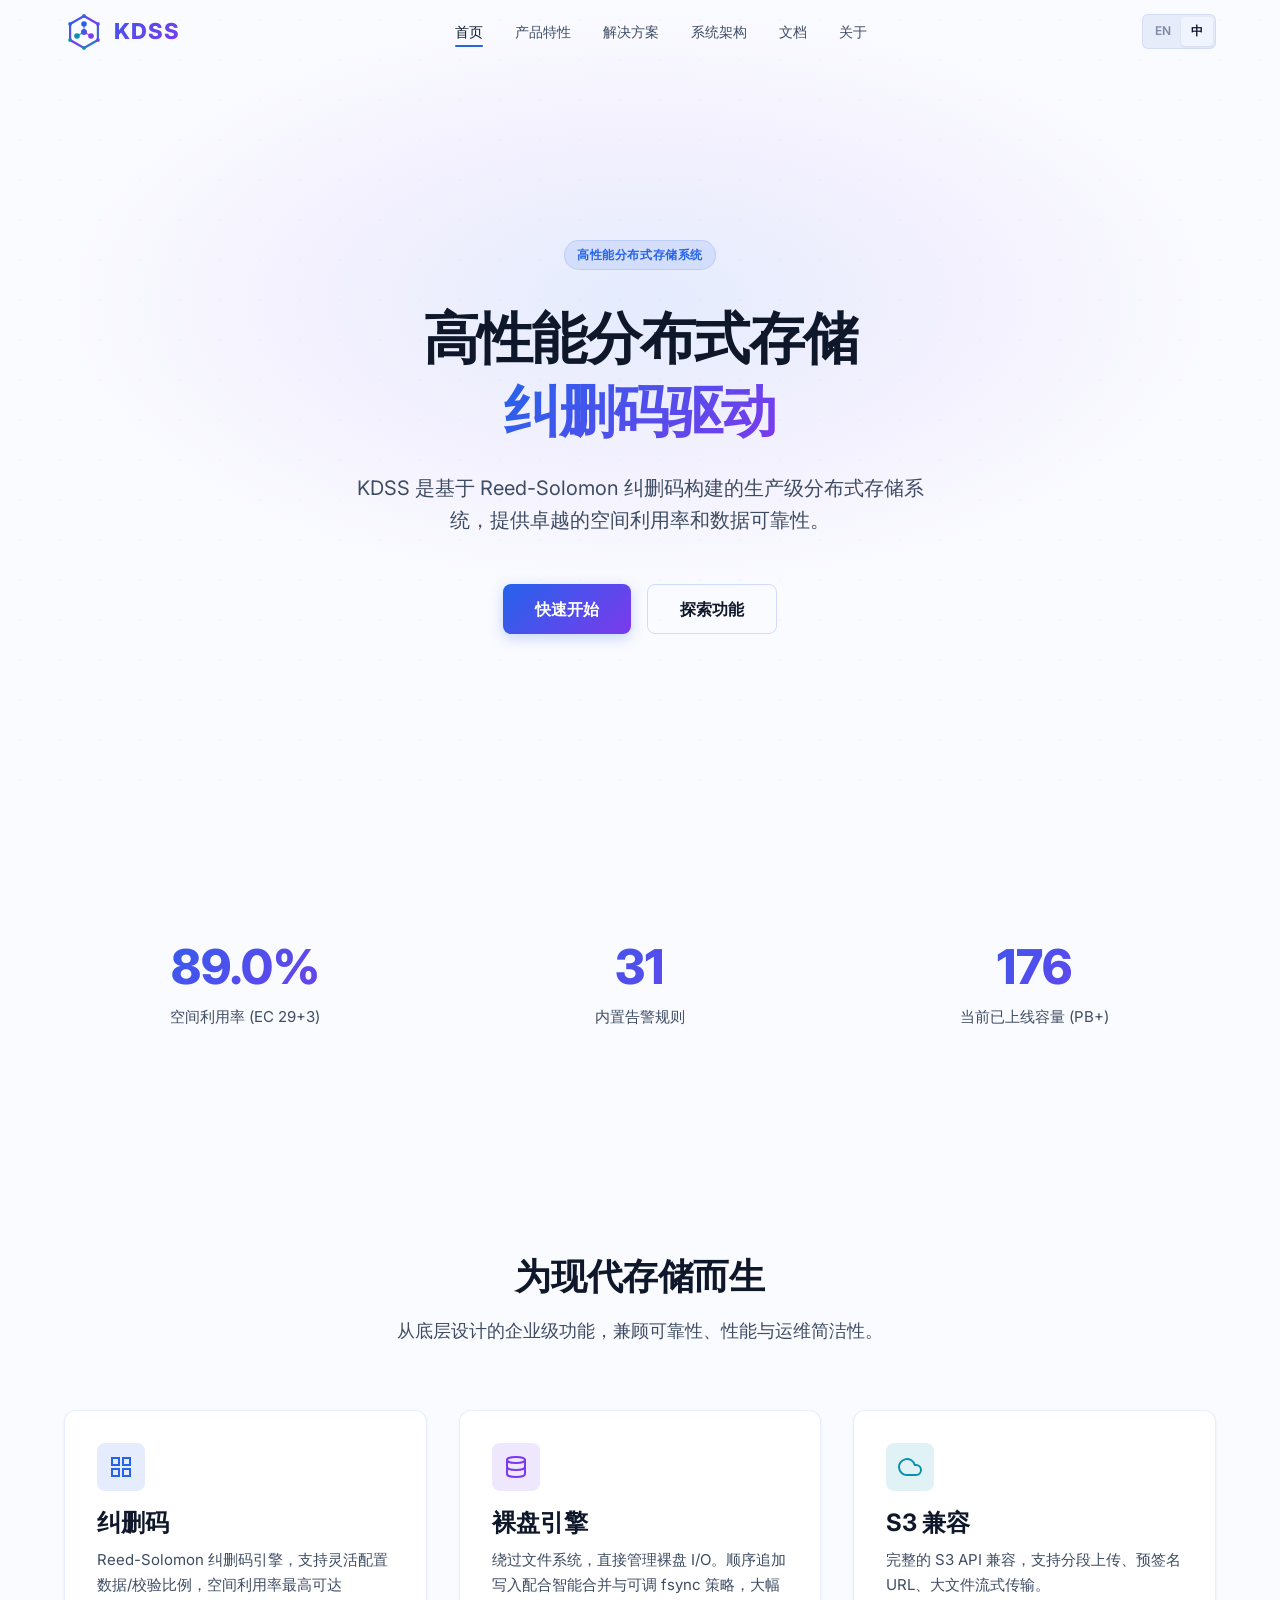
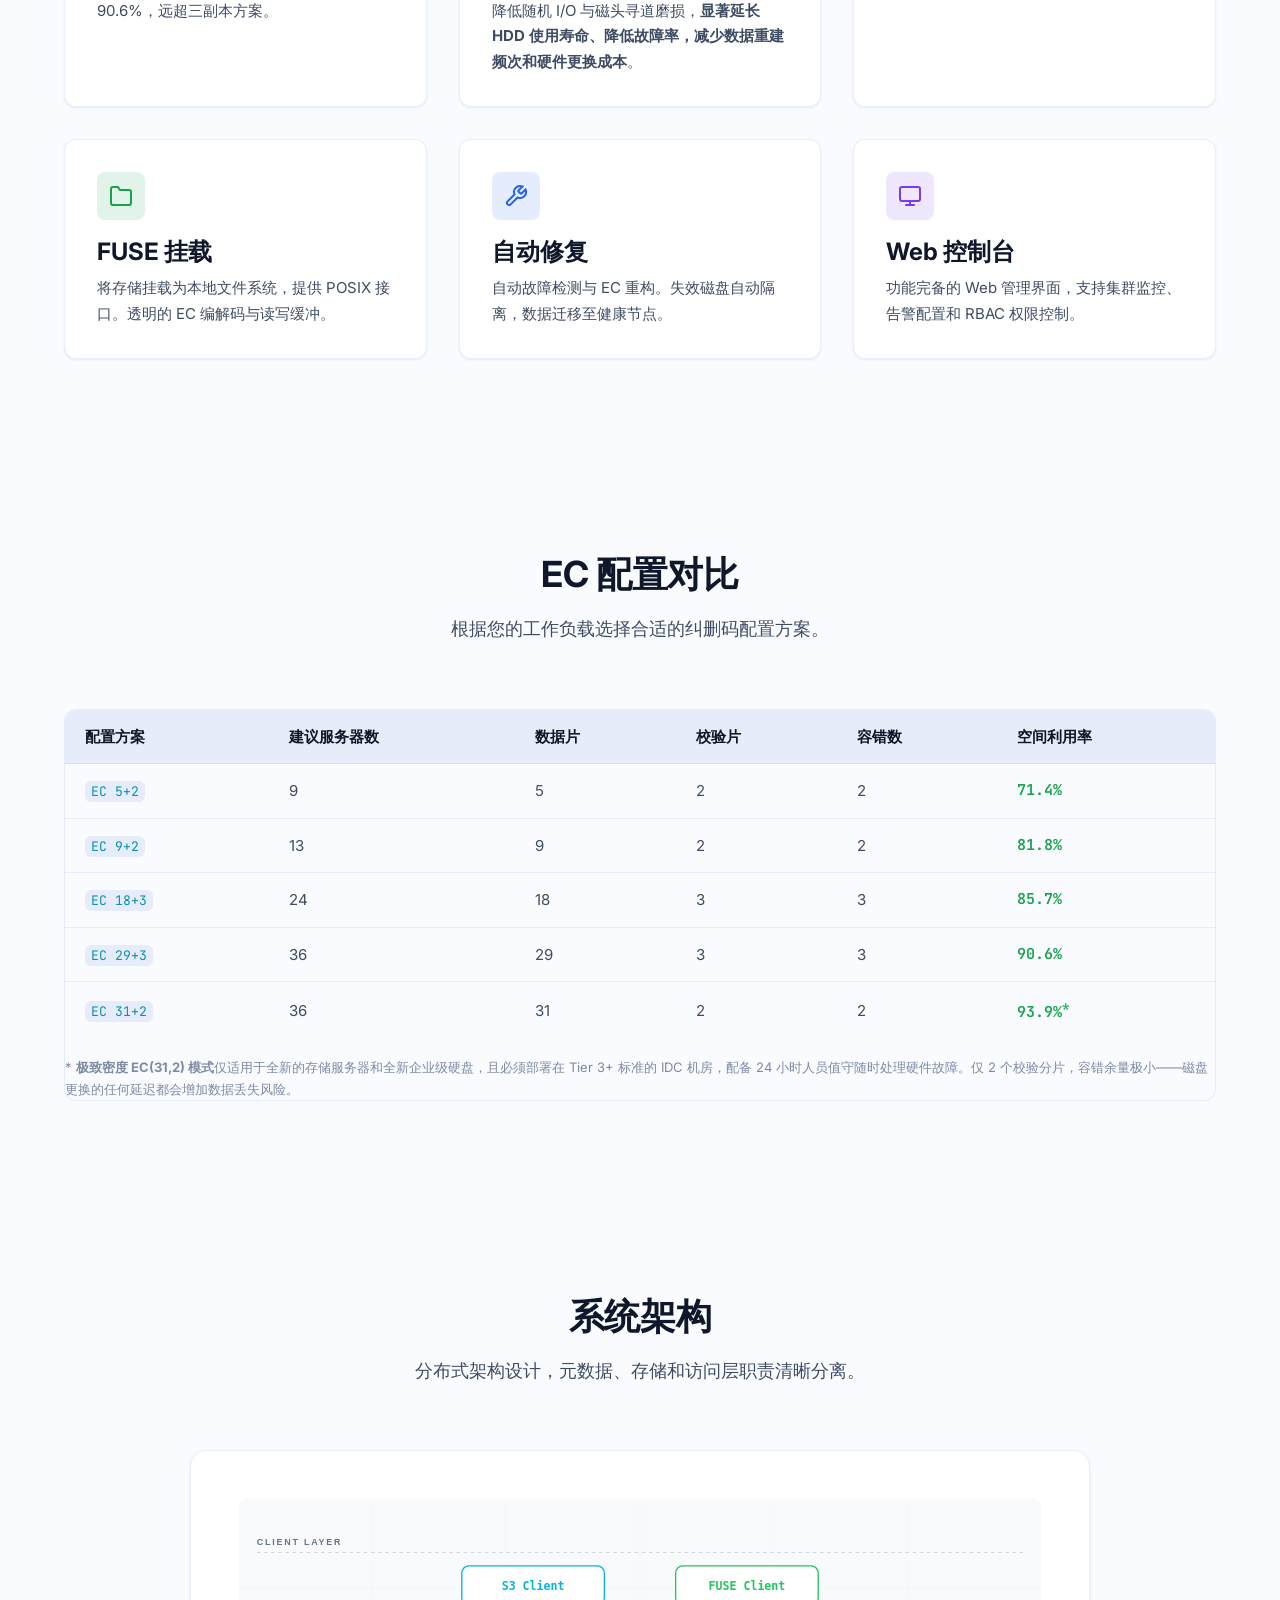
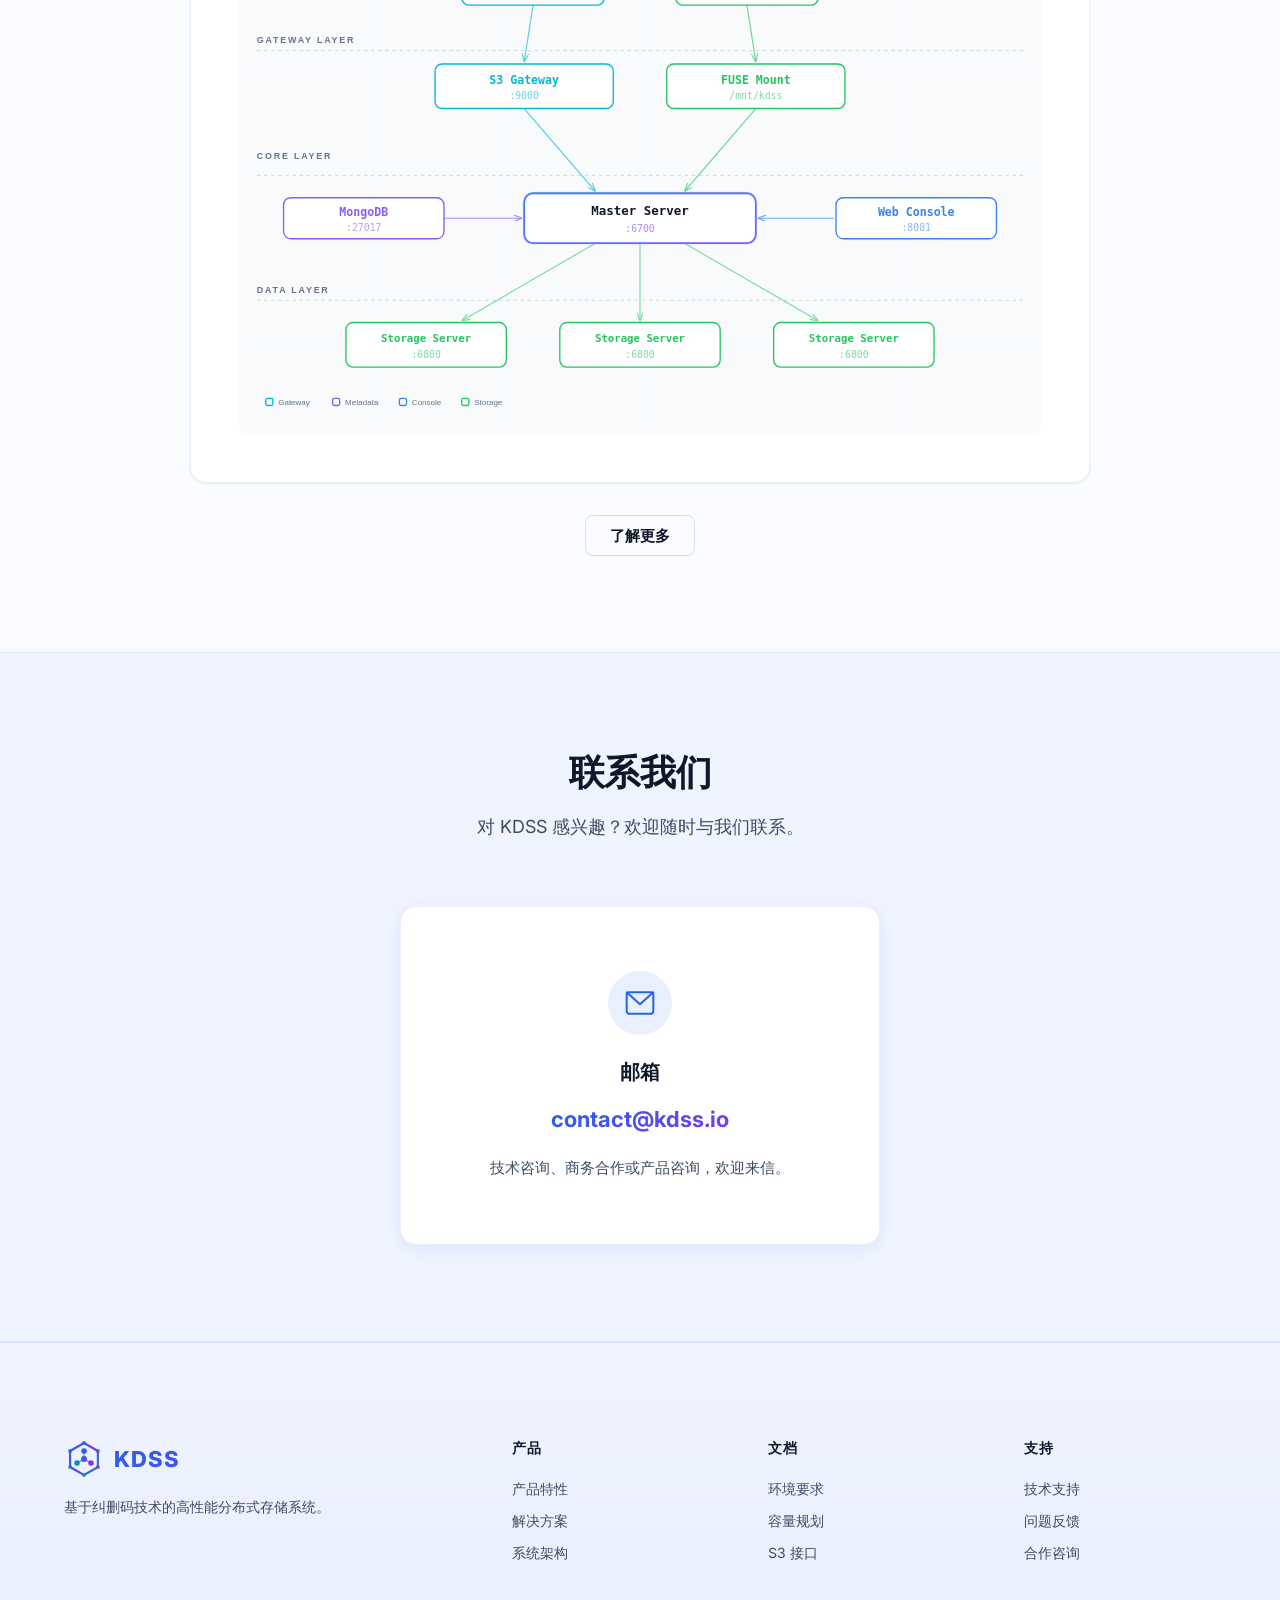
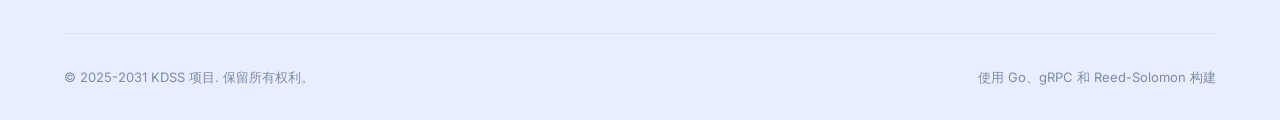
==== commit 58ec8a98: "feat: add Home/首页 link to navigation bar on all pages Co-Authored-By: Claude Opus 4.6 (1M context) <" ====
--- a/zh/index.html
+++ b/zh/index.html
@@ -24,6 +24,7 @@
 <span>KDSS</span>
 </a>
 <div class="nav-links">
+<a class="nav-link active" href="index.html">首页</a>
 <a class="nav-link" href="features.html">产品特性</a>
 <a class="nav-link" href="solutions.html">解决方案</a>
 <a class="nav-link" href="architecture.html">系统架构</a>
@@ -41,6 +42,7 @@
 </nav>
 <!-- Mobile Navigation -->
 <div class="mobile-nav">
+<a class="nav-link active" href="index.html">首页</a>
 <a class="nav-link" href="features.html">产品特性</a>
 <a class="nav-link" href="solutions.html">解决方案</a>
 <a class="nav-link" href="architecture.html">系统架构</a>
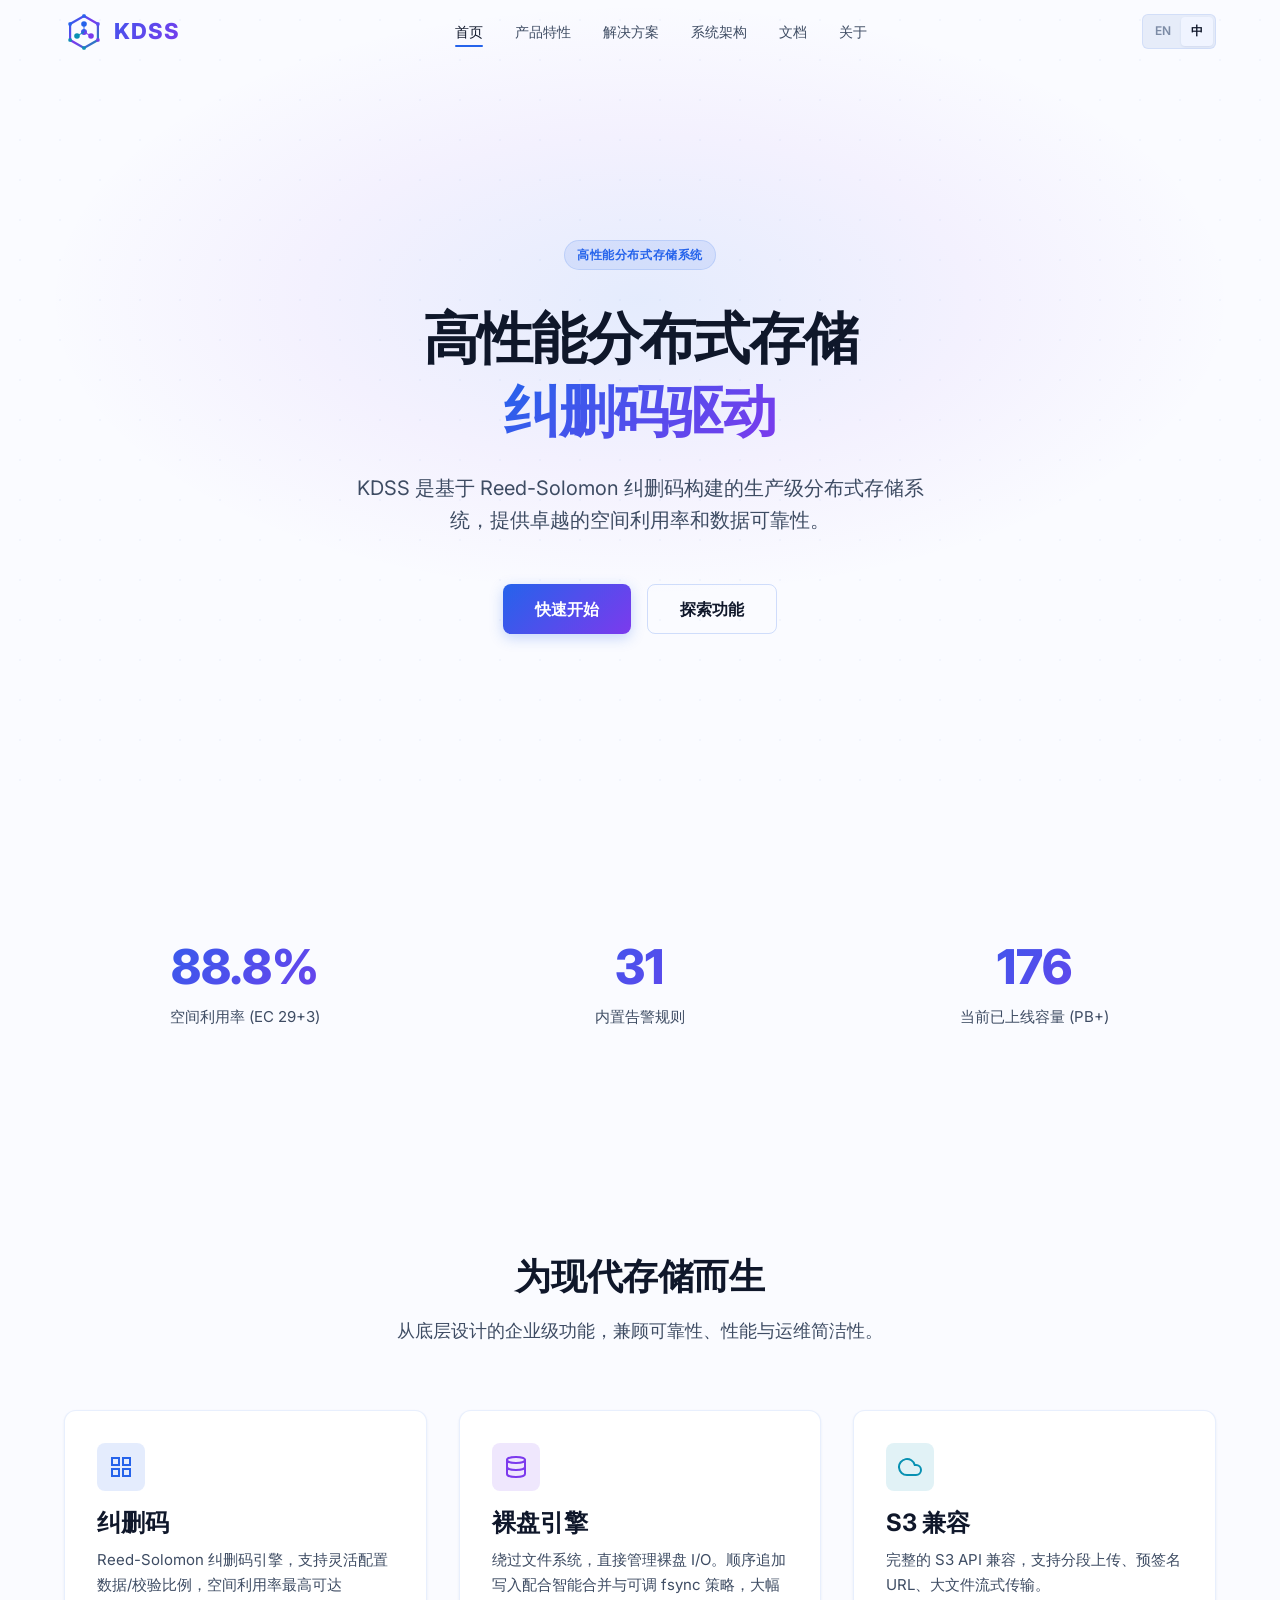
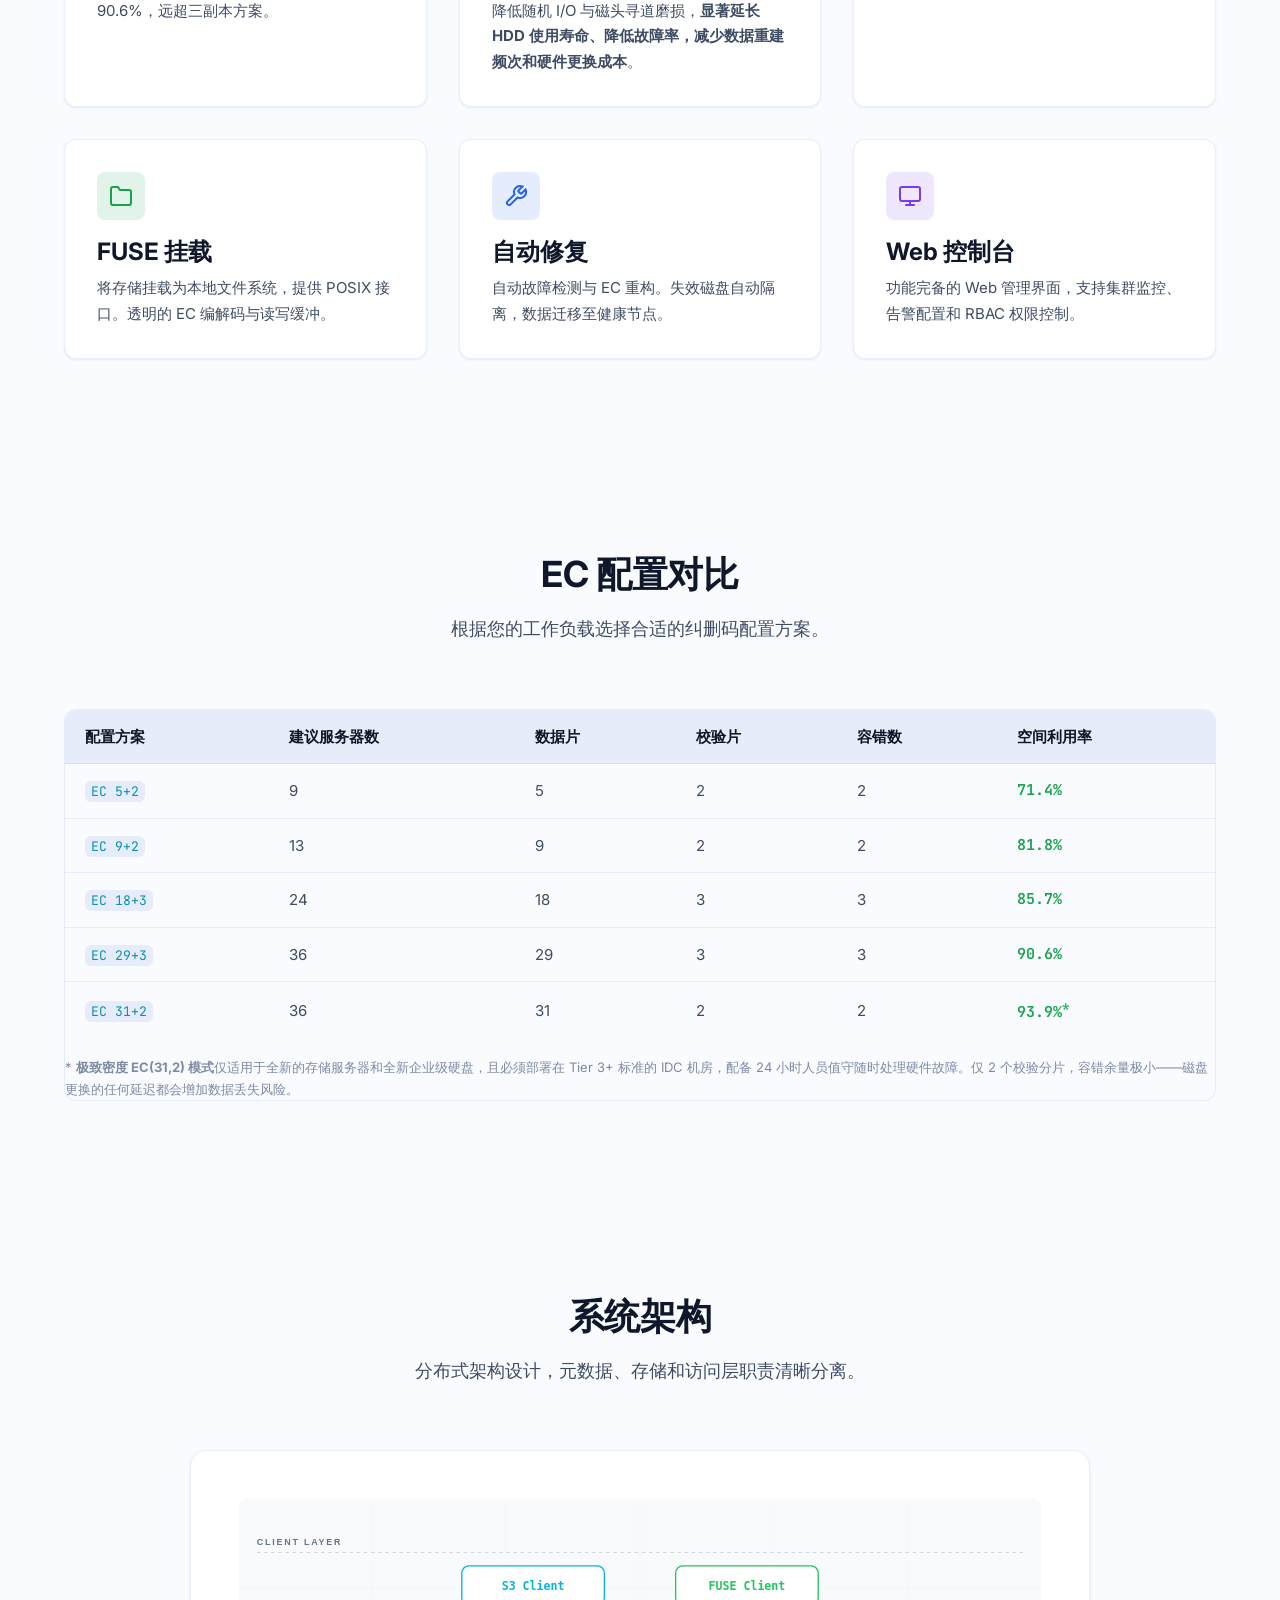
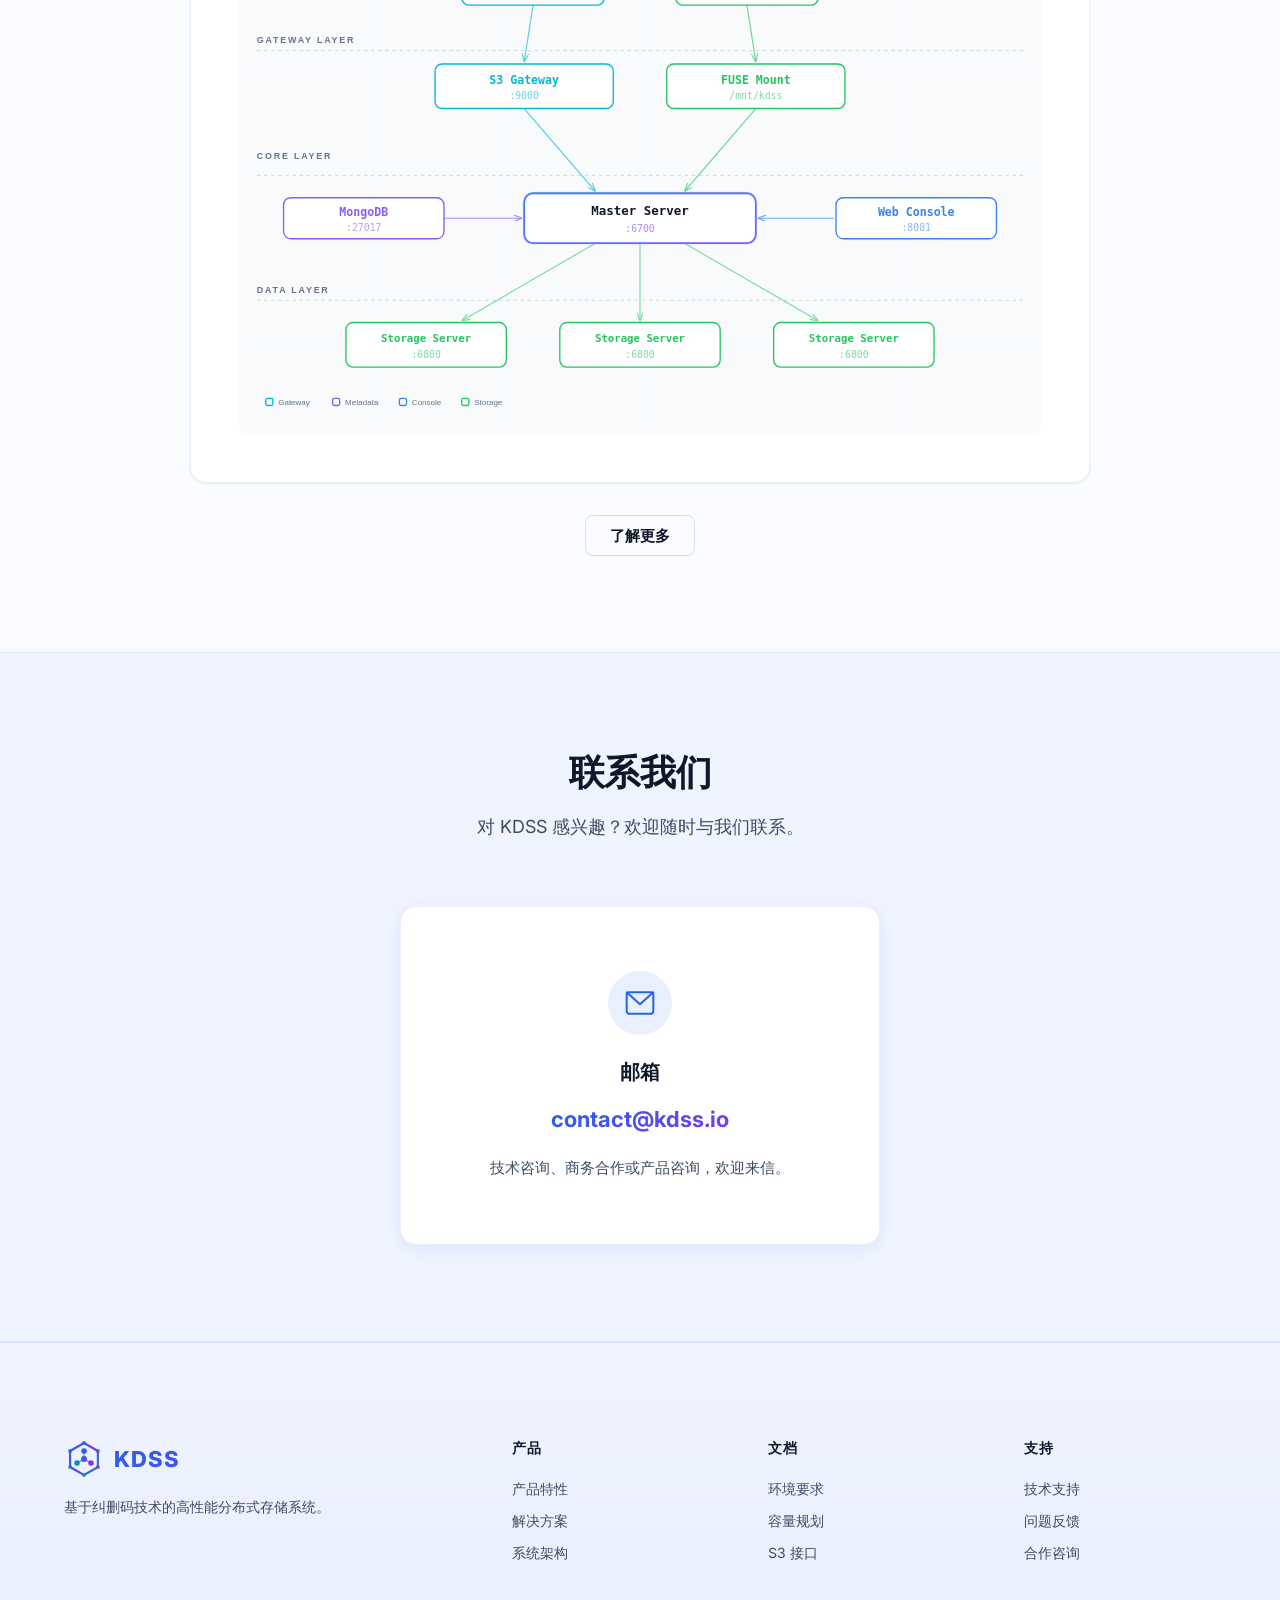
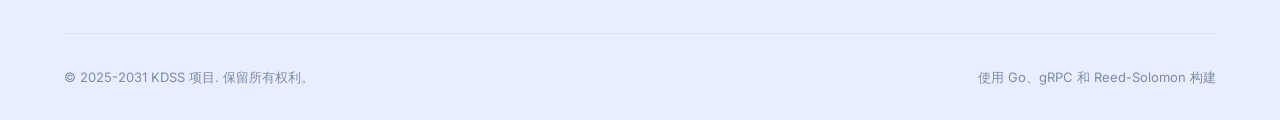
==== commit 1903cbe9: "fix: use directory path instead of index.html for Home links Co-Authored-By: Claude Opus 4.6 (1M con" ====
--- a/zh/index.html
+++ b/zh/index.html
@@ -24,7 +24,7 @@
 <span>KDSS</span>
 </a>
 <div class="nav-links">
-<a class="nav-link active" href="index.html">首页</a>
+<a class="nav-link active" href="./">首页</a>
 <a class="nav-link" href="features.html">产品特性</a>
 <a class="nav-link" href="solutions.html">解决方案</a>
 <a class="nav-link" href="architecture.html">系统架构</a>
@@ -42,7 +42,7 @@
 </nav>
 <!-- Mobile Navigation -->
 <div class="mobile-nav">
-<a class="nav-link active" href="index.html">首页</a>
+<a class="nav-link active" href="./">首页</a>
 <a class="nav-link" href="features.html">产品特性</a>
 <a class="nav-link" href="solutions.html">解决方案</a>
 <a class="nav-link" href="architecture.html">系统架构</a>
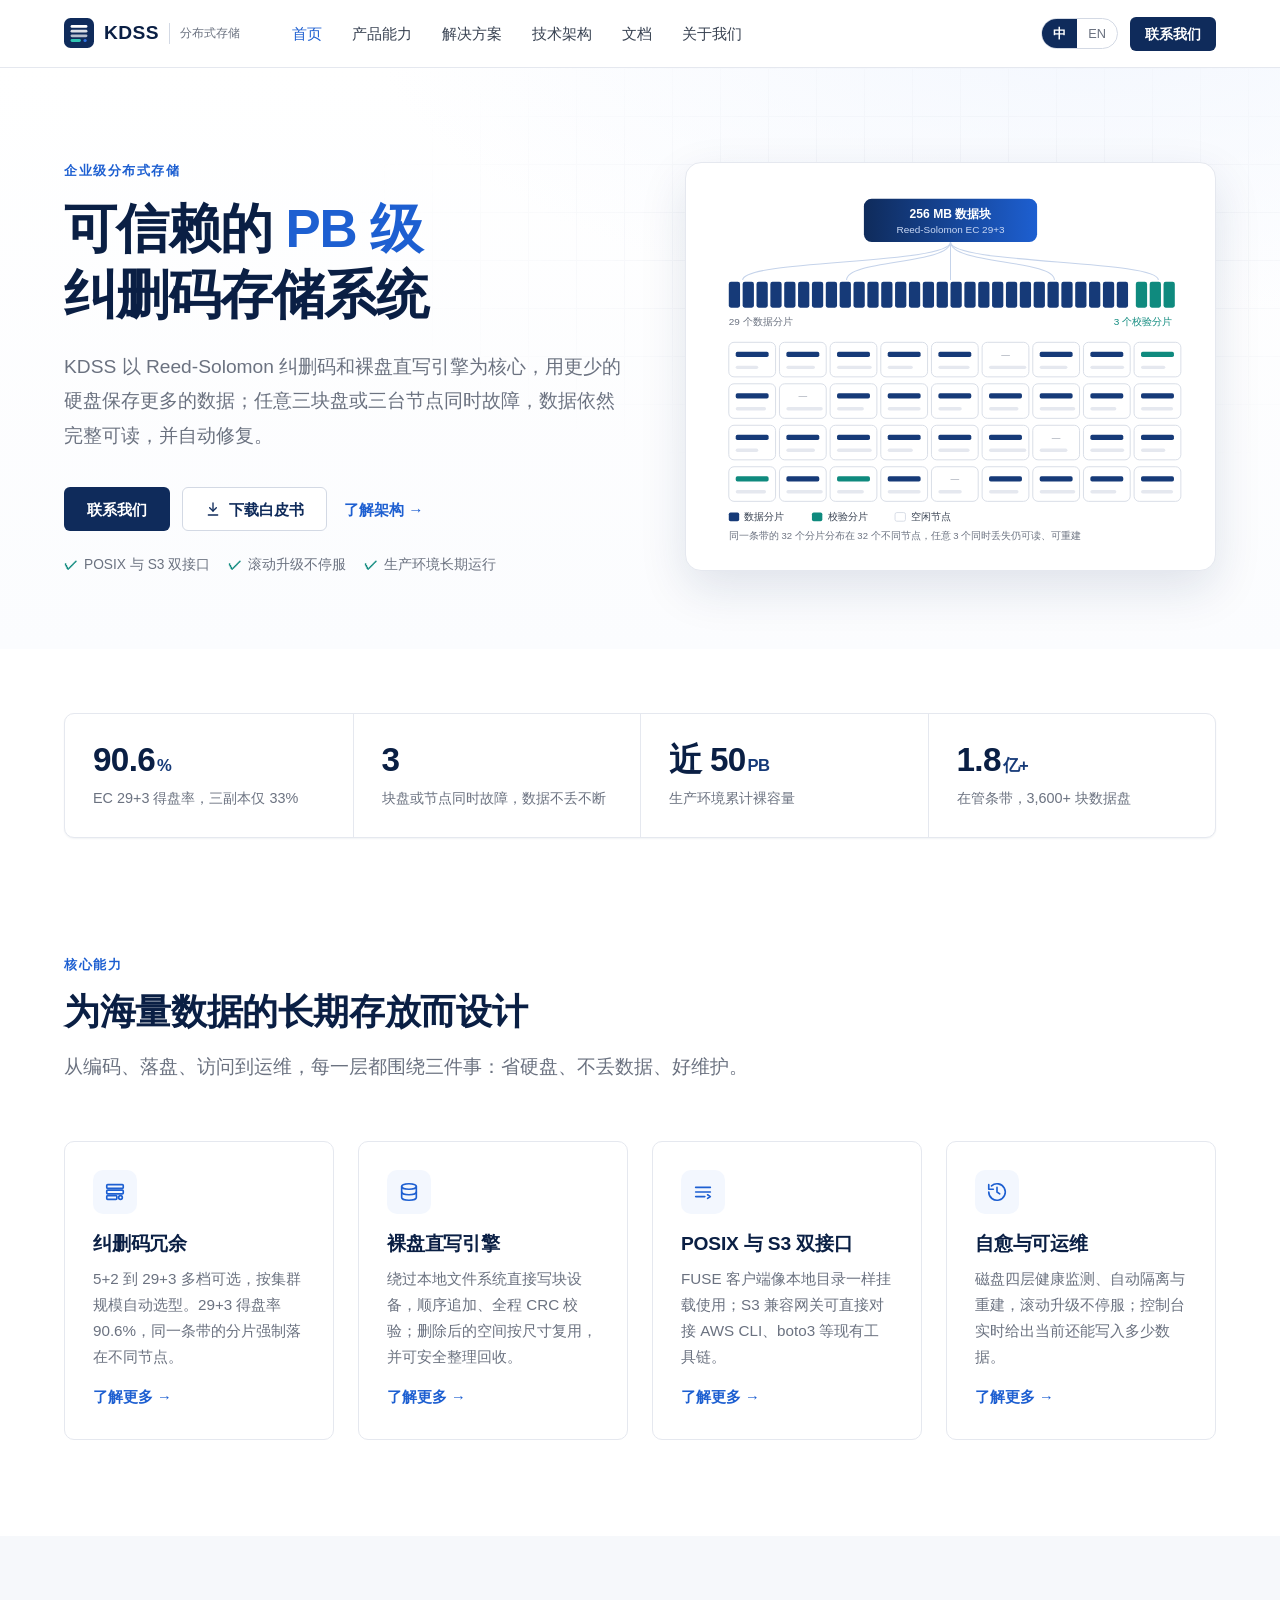
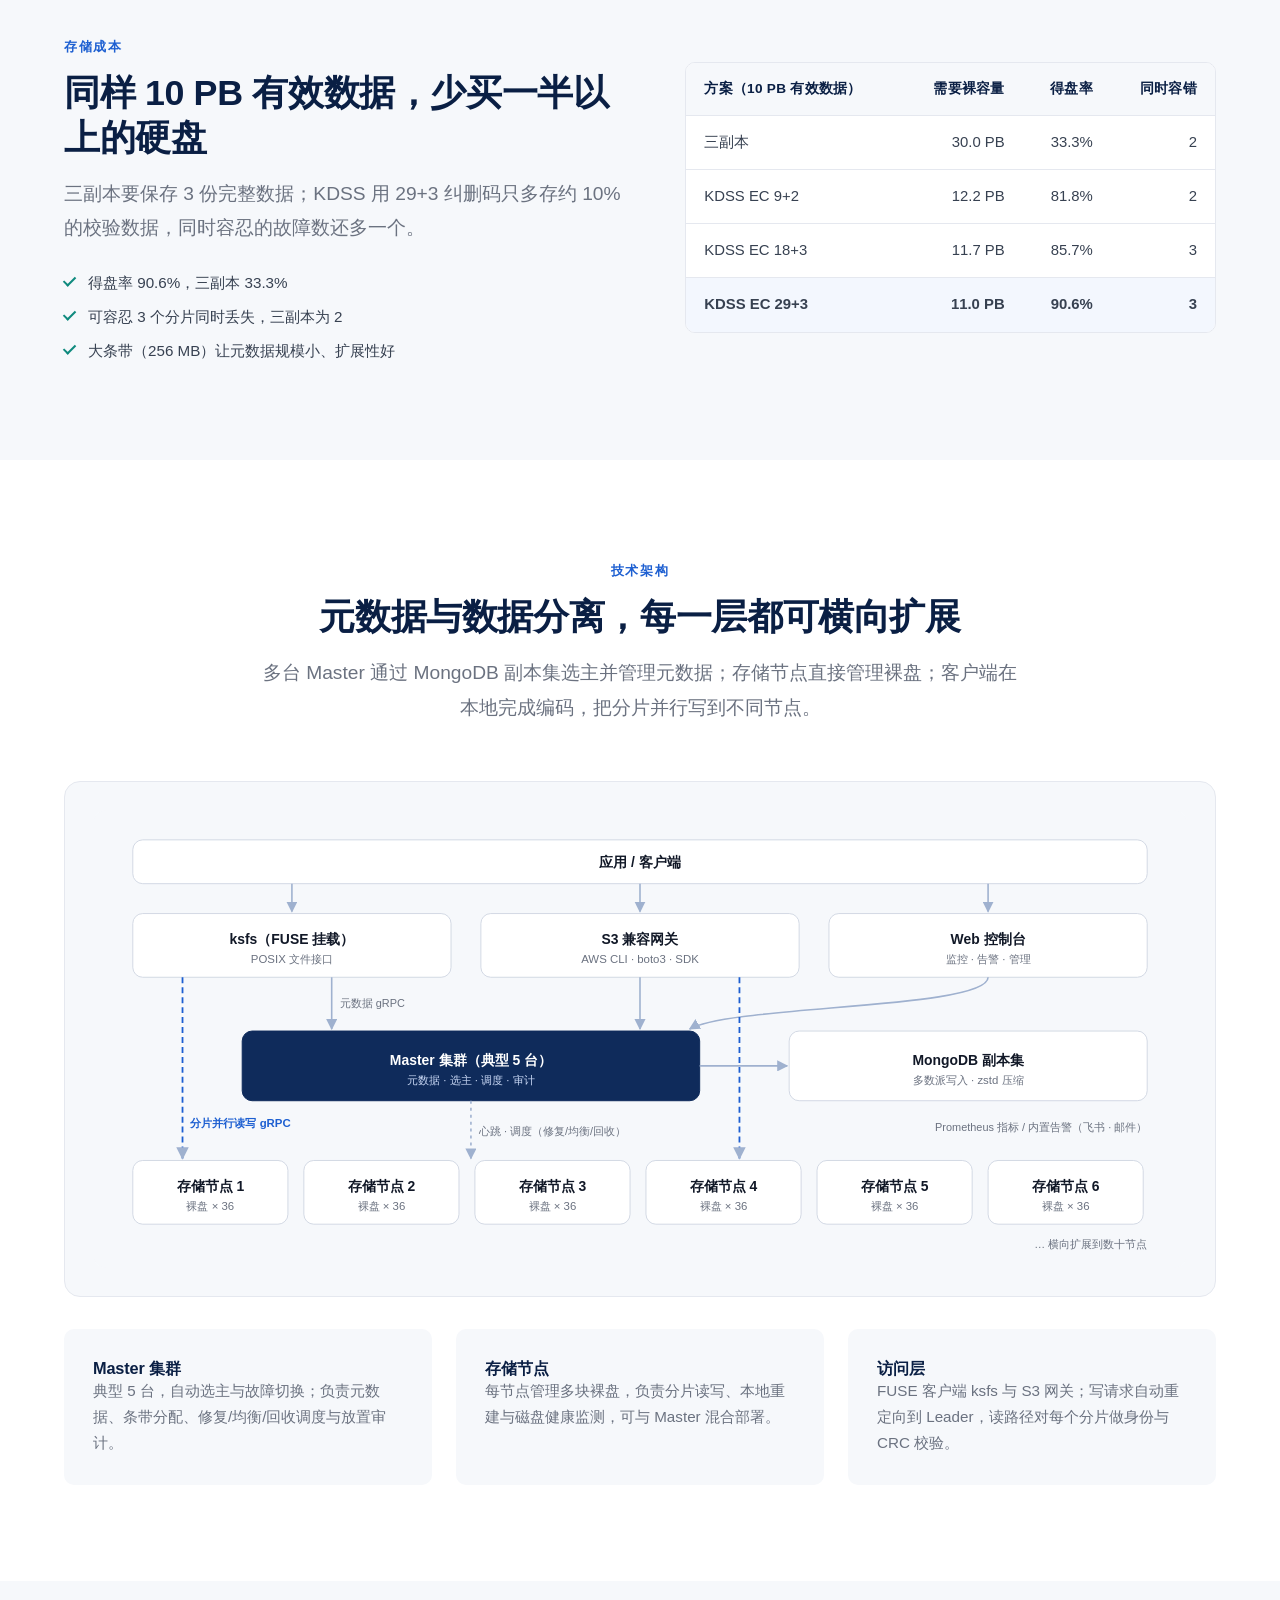
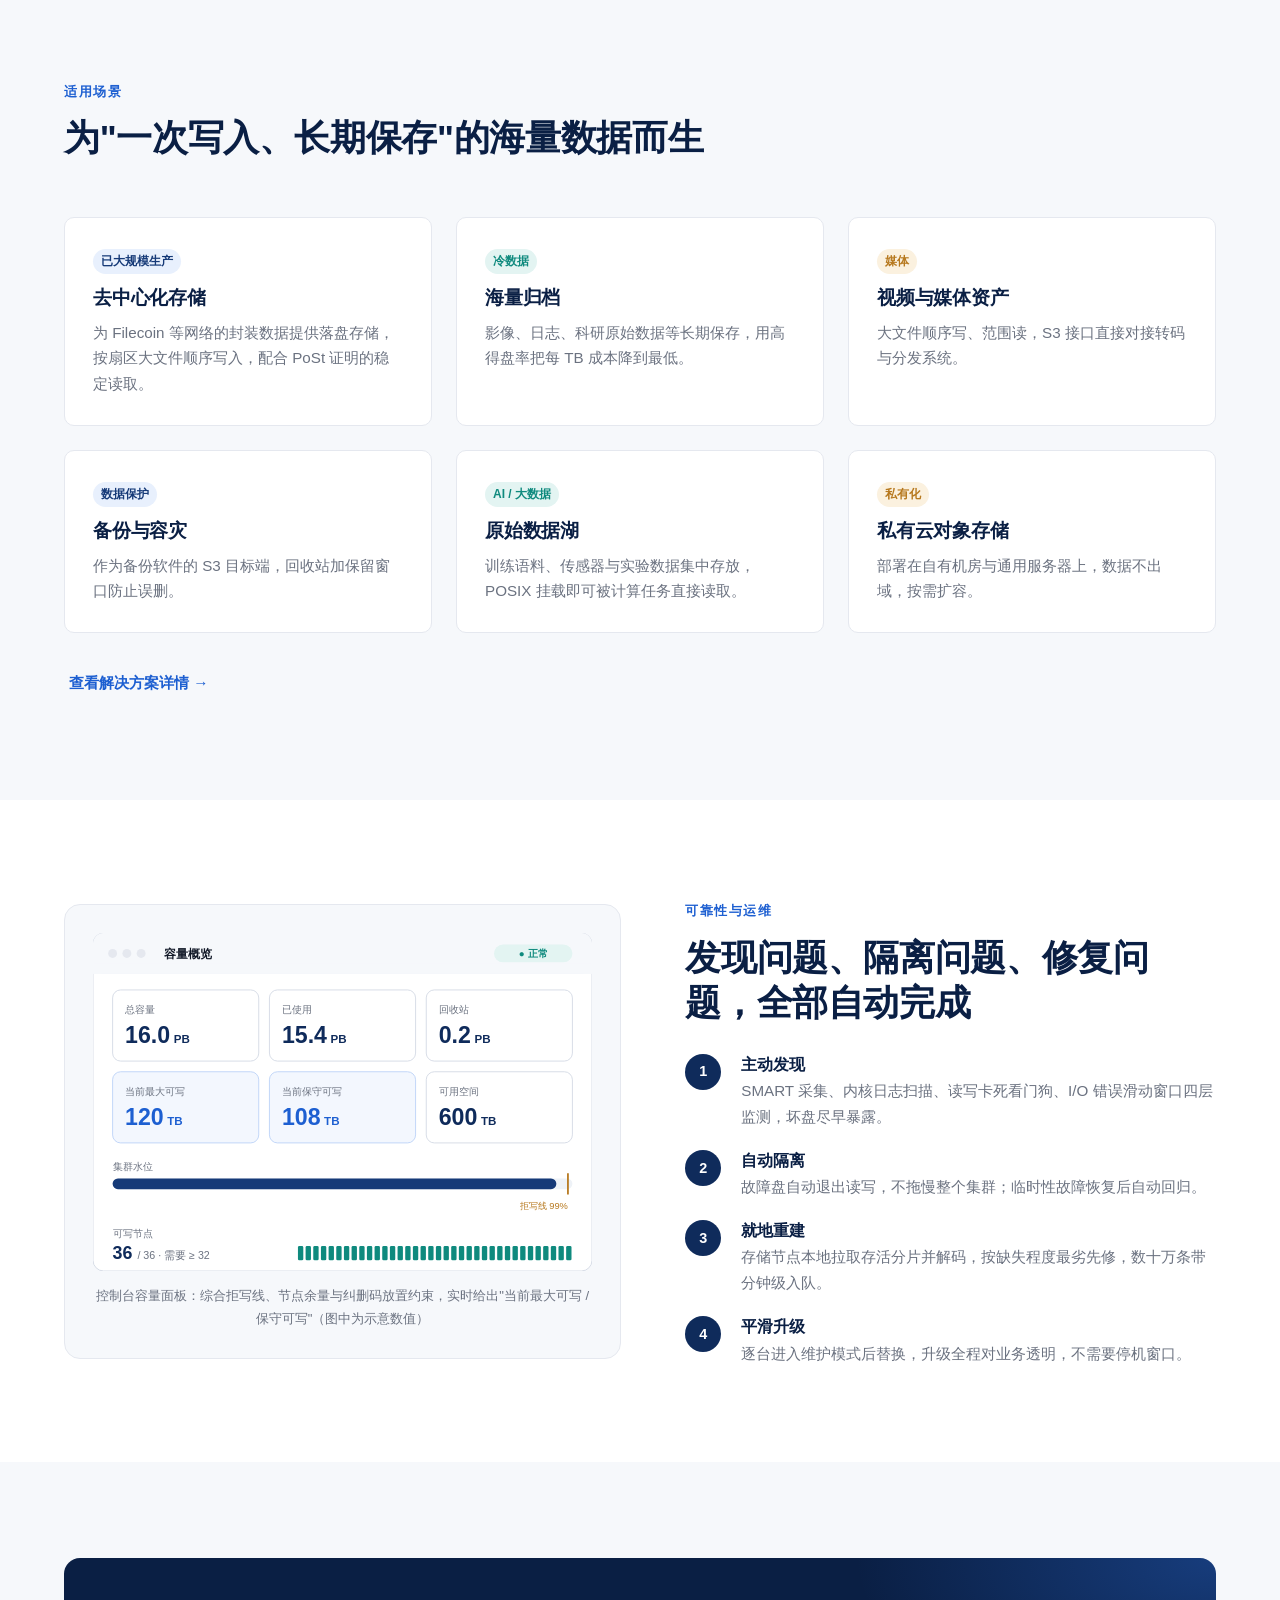
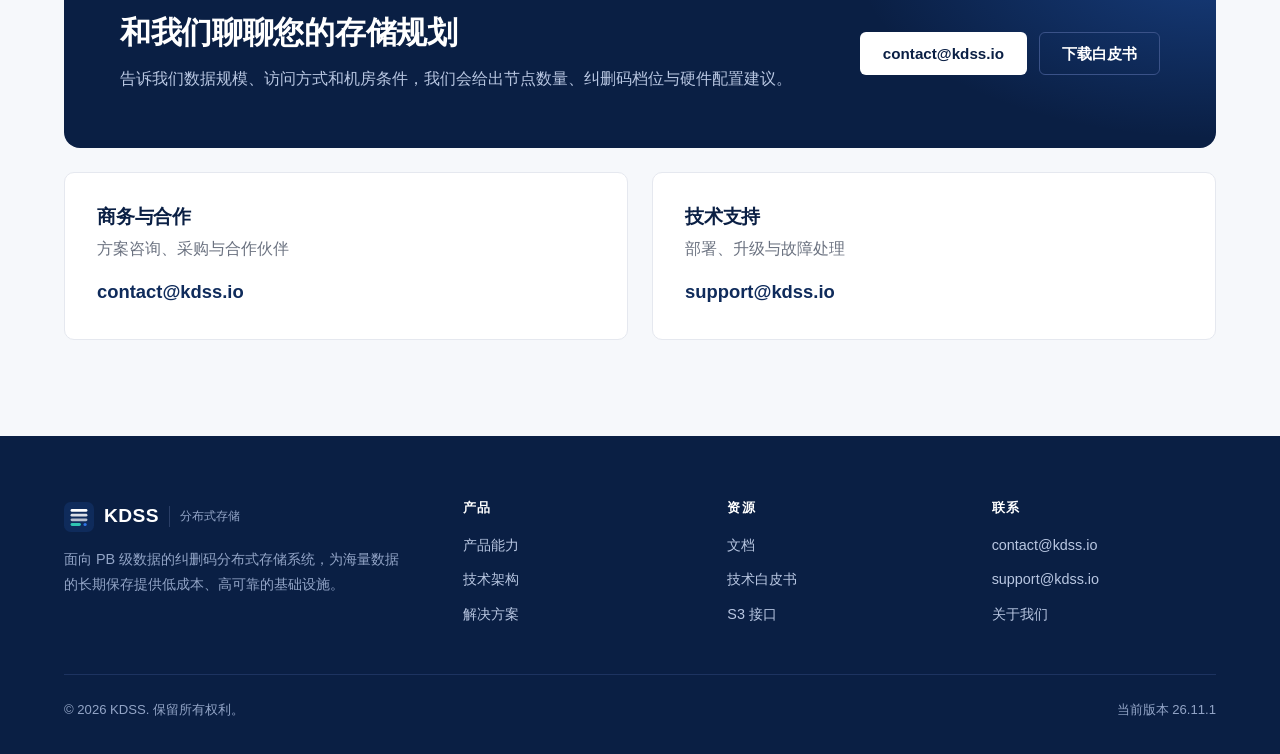
==== commit 32907779: "feat: redesign website with enterprise light theme and technical whitepaper Rewrite all 12 pages (EN" ====
--- a/zh/index.html
+++ b/zh/index.html
@@ -1,301 +1,231 @@
 <!DOCTYPE html>
-
-<html lang="zh-CN">
+<html lang="zh-CN" class="no-js">
 <head>
-<meta charset="utf-8"/>
-<meta content="width=device-width, initial-scale=1.0" name="viewport"/>
-<title>KDSS — 高性能分布式存储系统</title>
-<meta content="KDSS 是基于纠删码技术的高性能分布式存储系统，提供卓越的空间利用率和数据可靠性。" name="description"/>
-<link href="../images/favicon.svg" rel="icon" type="image/svg+xml"/>
-<link href="https://fonts.googleapis.com" rel="preconnect"/>
-<link crossorigin="" href="https://fonts.gstatic.com" rel="preconnect"/>
-<link href="https://fonts.googleapis.com/css2?family=Inter:wght@400;500;600;700;800&amp;family=JetBrains+Mono:wght@400;500&amp;display=swap" rel="stylesheet"/>
-<link href="../css/base.css" rel="stylesheet"/>
-<link href="../css/components.css" rel="stylesheet"/>
-<link href="../css/layout.css" rel="stylesheet"/>
-<link href="../css/pages.css" rel="stylesheet"/>
+<meta charset="utf-8">
+<meta name="viewport" content="width=device-width, initial-scale=1">
+<title>KDSS 分布式存储 — 可信赖的 PB 级纠删码存储</title>
+<meta name="description" content="KDSS 是面向 PB 级数据的分布式存储系统：Reed-Solomon 纠删码、裸盘直写引擎、POSIX 与 S3 双接口、自动修复与滚动升级，生产环境累计近 50 PB。">
+<link rel="icon" href="../images/favicon.svg" type="image/svg+xml">
+<link rel="alternate" hreflang="en" href="https://www.kdss.io/">
+<link rel="alternate" hreflang="zh-CN" href="https://www.kdss.io/zh/">
+<link rel="stylesheet" href="../css/site.css">
+<link rel="stylesheet" href="../css/pages/index.css">
 </head>
 <body>
-<!-- Navigation -->
-<nav class="navbar">
-<div class="container">
-<a class="nav-logo" href="./">
-<img alt="KDSS" height="40" src="../images/logo.svg" width="40"/>
-<span>KDSS</span>
-</a>
-<div class="nav-links">
-<a class="nav-link active" href="./">首页</a>
-<a class="nav-link" href="features.html">产品特性</a>
-<a class="nav-link" href="solutions.html">解决方案</a>
-<a class="nav-link" href="architecture.html">系统架构</a>
-<a class="nav-link" href="docs.html">文档</a>
-<a class="nav-link" href="about.html">关于</a>
-</div>
-<div class="nav-actions">
-<div class="lang-switch"><a class="lang-btn" href="../">EN</a>
-          <span class="lang-btn active">中</span></div>
-</div>
-<button aria-label="Menu" class="mobile-menu-btn">
-<span></span><span></span><span></span>
-</button>
-</div>
-</nav>
-<!-- Mobile Navigation -->
-<div class="mobile-nav">
-<a class="nav-link active" href="./">首页</a>
-<a class="nav-link" href="features.html">产品特性</a>
-<a class="nav-link" href="solutions.html">解决方案</a>
-<a class="nav-link" href="architecture.html">系统架构</a>
-<a class="nav-link" href="docs.html">文档</a>
-<a class="nav-link" href="about.html">关于</a>
-<div class="nav-actions">
-<div class="lang-switch"><a class="lang-btn" href="../">EN</a>
-          <span class="lang-btn active">中</span></div>
-</div>
-</div>
-<!-- Hero Section -->
+
+<header class="site-header">
+  <div class="container">
+    <a class="brand" href="./"><img src="../images/logo.svg" alt="" width="30" height="30">KDSS<small>分布式存储</small></a>
+    <nav class="nav" aria-label="主导航">
+      <a href="./" aria-current="page">首页</a>
+      <a href="features.html">产品能力</a>
+      <a href="solutions.html">解决方案</a>
+      <a href="architecture.html">技术架构</a>
+      <a href="docs.html">文档</a>
+      <a href="about.html">关于我们</a>
+    </nav>
+    <div class="nav-actions">
+      <div class="lang"><span>中</span><a href="../" hreflang="en">EN</a></div>
+      <a class="btn btn-primary btn-sm" href="#contact">联系我们</a>
+    </div>
+    <button class="menu-btn" aria-label="菜单" aria-expanded="false"><span></span></button>
+  </div>
+</header>
+
+<main>
+
+<!-- 首屏 -->
 <section class="hero">
-<canvas class="hero-canvas"></canvas>
-<div class="container">
-<div class="hero-badge">
-<span class="badge badge-blue">高性能分布式存储系统</span>
-</div>
-<h1>
-<span>高性能分布式存储</span><br/>
-<span class="text-gradient">纠删码驱动</span>
-</h1>
-<p class="hero-subtitle">KDSS 是基于 Reed-Solomon 纠删码构建的生产级分布式存储系统，提供卓越的空间利用率和数据可靠性。</p>
-<div class="hero-actions">
-<a class="btn btn-primary btn-lg" href="docs.html">快速开始</a>
-<a class="btn btn-secondary btn-lg" href="features.html">探索功能</a>
-</div>
-</div>
-</section>
-<!-- Core Stats -->
+  <div class="container split">
+    <div>
+      <span class="eyebrow">企业级分布式存储</span>
+      <h1>可信赖的 <em>PB 级</em><br>纠删码存储系统</h1>
+      <p class="lead">KDSS 以 Reed-Solomon 纠删码和裸盘直写引擎为核心，用更少的硬盘保存更多的数据；任意三块盘或三台节点同时故障，数据依然完整可读，并自动修复。</p>
+      <div class="actions">
+        <a class="btn btn-primary" href="#contact">联系我们</a>
+        <a class="btn btn-outline" href="../downloads/kdss-whitepaper-zh.pdf">
+          <svg viewBox="0 0 24 24" fill="none" stroke="currentColor" stroke-width="2" stroke-linecap="round" stroke-linejoin="round"><path d="M12 3v12"/><path d="m7 10 5 5 5-5"/><path d="M5 21h14"/></svg>下载白皮书</a>
+        <a class="btn btn-ghost" href="architecture.html">了解架构 →</a>
+      </div>
+      <div class="hero-note"><span>POSIX 与 S3 双接口</span><span>滚动升级不停服</span><span>生产环境长期运行</span></div>
+    </div>
+    <div class="hero-visual reveal">
+      <img src="../images/hero-stripe-zh.svg" alt="一个 256 MB 数据块经 EC 29+3 编码为 32 个分片，分布到 32 个不同节点" width="560" height="420">
+    </div>
+  </div>
+</section>
+
+<!-- 指标 -->
+<section class="section-sm">
+  <div class="container">
+    <div class="metrics reveal">
+      <div class="metric"><strong>90.6<small>%</small></strong><span>EC 29+3 得盘率，三副本仅 33%</span></div>
+      <div class="metric"><strong>3</strong><span>块盘或节点同时故障，数据不丢不断</span></div>
+      <div class="metric"><strong>近 50<small>PB</small></strong><span>生产环境累计裸容量</span></div>
+      <div class="metric"><strong>1.8<small>亿+</small></strong><span>在管条带，3,600+ 块数据盘</span></div>
+    </div>
+  </div>
+</section>
+
+<!-- 核心能力 -->
 <section class="section">
-<div class="container">
-<div class="stats-grid reveal">
-<div class="stat-item">
-<div class="stat-number" data-count="90.6" data-suffix="%">0%</div>
-<div class="stat-label">空间利用率 (EC 29+3)</div>
-</div>
-<div class="stat-item">
-<div class="stat-number" data-count="32">0</div>
-<div class="stat-label">内置告警规则</div>
-</div>
-<div class="stat-item">
-<div class="stat-number" data-count="180">0</div>
-<div class="stat-label">当前已上线容量 (PB+)</div>
-</div>
-</div>
-</div>
-</section>
-<!-- Features Overview -->
+  <div class="container">
+    <div class="section-head">
+      <span class="eyebrow">核心能力</span>
+      <h2>为海量数据的长期存放而设计</h2>
+      <p class="lead">从编码、落盘、访问到运维，每一层都围绕三件事：省硬盘、不丢数据、好维护。</p>
+    </div>
+    <div class="grid grid-4">
+      <article class="card reveal">
+        <div class="icon"><svg viewBox="0 0 24 24" fill="none" stroke="currentColor" stroke-width="1.8" stroke-linecap="round" stroke-linejoin="round"><rect x="3" y="4" width="18" height="4" rx="1"/><rect x="3" y="10" width="18" height="4" rx="1"/><rect x="3" y="16" width="11" height="4" rx="1"/><circle cx="18" cy="18" r="2"/></svg></div>
+        <h3>纠删码冗余</h3>
+        <p>5+2 到 29+3 多档可选，按集群规模自动选型。29+3 得盘率 90.6%，同一条带的分片强制落在不同节点。</p>
+        <a class="card-link" href="features.html#reliability">了解更多 →</a>
+      </article>
+      <article class="card reveal">
+        <div class="icon"><svg viewBox="0 0 24 24" fill="none" stroke="currentColor" stroke-width="1.8" stroke-linecap="round" stroke-linejoin="round"><ellipse cx="12" cy="6" rx="8" ry="3"/><path d="M4 6v6c0 1.7 3.6 3 8 3s8-1.3 8-3V6"/><path d="M4 12v6c0 1.7 3.6 3 8 3s8-1.3 8-3v-6"/></svg></div>
+        <h3>裸盘直写引擎</h3>
+        <p>绕过本地文件系统直接写块设备，顺序追加、全程 CRC 校验；删除后的空间按尺寸复用，并可安全整理回收。</p>
+        <a class="card-link" href="features.html#engine">了解更多 →</a>
+      </article>
+      <article class="card reveal">
+        <div class="icon"><svg viewBox="0 0 24 24" fill="none" stroke="currentColor" stroke-width="1.8" stroke-linecap="round" stroke-linejoin="round"><path d="M4 7h16M4 12h16M4 17h10"/><path d="m17 15 3 2-3 2"/></svg></div>
+        <h3>POSIX 与 S3 双接口</h3>
+        <p>FUSE 客户端像本地目录一样挂载使用；S3 兼容网关可直接对接 AWS CLI、boto3 等现有工具链。</p>
+        <a class="card-link" href="features.html#access">了解更多 →</a>
+      </article>
+      <article class="card reveal">
+        <div class="icon"><svg viewBox="0 0 24 24" fill="none" stroke="currentColor" stroke-width="1.8" stroke-linecap="round" stroke-linejoin="round"><path d="M3 12a9 9 0 1 0 3-6.7"/><path d="M3 4v5h5"/><path d="M12 7v5l3 2"/></svg></div>
+        <h3>自愈与可运维</h3>
+        <p>磁盘四层健康监测、自动隔离与重建，滚动升级不停服；控制台实时给出当前还能写入多少数据。</p>
+        <a class="card-link" href="features.html#operations">了解更多 →</a>
+      </article>
+    </div>
+  </div>
+</section>
+
+<!-- 成本对比 -->
+<section class="section section-alt">
+  <div class="container split">
+    <div>
+      <span class="eyebrow">存储成本</span>
+      <h2>同样 10 PB 有效数据，少买一半以上的硬盘</h2>
+      <p class="lead" style="margin-top:16px">三副本要保存 3 份完整数据；KDSS 用 29+3 纠删码只多存约 10% 的校验数据，同时容忍的故障数还多一个。</p>
+      <ul class="ticks" style="margin-top:24px">
+        <li>得盘率 90.6%，三副本 33.3%</li>
+        <li>可容忍 3 个分片同时丢失，三副本为 2</li>
+        <li>大条带（256 MB）让元数据规模小、扩展性好</li>
+      </ul>
+    </div>
+    <div class="table-wrap reveal">
+      <table class="table cost-table">
+        <thead><tr><th>方案（10 PB 有效数据）</th><th class="num">需要裸容量</th><th class="num">得盘率</th><th class="num">同时容错</th></tr></thead>
+        <tbody>
+          <tr><td>三副本</td><td class="num">30.0 PB</td><td class="num">33.3%</td><td class="num">2</td></tr>
+          <tr><td>KDSS EC 9+2</td><td class="num">12.2 PB</td><td class="num">81.8%</td><td class="num">2</td></tr>
+          <tr><td>KDSS EC 18+3</td><td class="num">11.7 PB</td><td class="num">85.7%</td><td class="num">3</td></tr>
+          <tr class="highlight"><td><strong>KDSS EC 29+3</strong></td><td class="num"><strong>11.0 PB</strong></td><td class="num"><strong>90.6%</strong></td><td class="num"><strong>3</strong></td></tr>
+        </tbody>
+      </table>
+    </div>
+  </div>
+</section>
+
+<!-- 架构概览 -->
 <section class="section">
-<div class="container">
-<div class="section-header reveal">
-<h2>为现代存储而生</h2>
-<p>从底层设计的企业级功能，兼顾可靠性、性能与运维简洁性。</p>
-</div>
-<div class="grid-3 stagger-group">
-<!-- EC -->
-<div class="card reveal">
-<div class="card-icon blue">
-<svg fill="none" stroke="currentColor" stroke-linecap="round" stroke-width="2" viewbox="0 0 24 24"><rect height="7" width="7" x="3" y="3"></rect><rect height="7" width="7" x="14" y="3"></rect><rect height="7" width="7" x="3" y="14"></rect><rect height="7" width="7" x="14" y="14"></rect></svg>
-</div>
-<h4>纠删码</h4>
-<p>Reed-Solomon 纠删码引擎，支持灵活配置数据/校验比例，空间利用率最高可达 90.6%，远超三副本方案。</p>
-</div>
-<!-- Raw Disk -->
-<div class="card reveal">
-<div class="card-icon purple">
-<svg fill="none" stroke="currentColor" stroke-linecap="round" stroke-width="2" viewbox="0 0 24 24"><ellipse cx="12" cy="5" rx="9" ry="3"></ellipse><path d="M21 12c0 1.66-4 3-9 3s-9-1.34-9-3"></path><path d="M3 5v14c0 1.66 4 3 9 3s9-1.34 9-3V5"></path></svg>
-</div>
-<h4>裸盘引擎</h4>
-<p>绕过文件系统，直接管理裸盘 I/O。顺序追加写入配合智能合并与可调 fsync 策略，大幅降低随机 I/O 与磁头寻道磨损，<strong>显著延长 HDD 使用寿命、降低故障率，减少数据重建频次和硬件更换成本</strong>。</p>
-</div>
-<!-- S3 -->
-<div class="card reveal">
-<div class="card-icon cyan">
-<svg fill="none" stroke="currentColor" stroke-linecap="round" stroke-width="2" viewbox="0 0 24 24"><path d="M18 10h-1.26A8 8 0 109 20h9a5 5 0 000-10z"></path></svg>
-</div>
-<h4>S3 兼容</h4>
-<p>完整的 S3 API 兼容，支持分段上传、预签名 URL、大文件流式传输。</p>
-</div>
-<!-- FUSE -->
-<div class="card reveal">
-<div class="card-icon green">
-<svg fill="none" stroke="currentColor" stroke-linecap="round" stroke-width="2" viewbox="0 0 24 24"><path d="M22 19a2 2 0 01-2 2H4a2 2 0 01-2-2V5a2 2 0 012-2h5l2 3h9a2 2 0 012 2z"></path></svg>
-</div>
-<h4>FUSE 挂载</h4>
-<p>将存储挂载为本地文件系统，提供 POSIX 接口。透明的 EC 编解码与读写缓冲。</p>
-</div>
-<!-- Auto Repair -->
-<div class="card reveal">
-<div class="card-icon blue">
-<svg fill="none" stroke="currentColor" stroke-linecap="round" stroke-width="2" viewbox="0 0 24 24"><path d="M14.7 6.3a1 1 0 000 1.4l1.6 1.6a1 1 0 001.4 0l3.77-3.77a6 6 0 01-7.94 7.94l-6.91 6.91a2.12 2.12 0 01-3-3l6.91-6.91a6 6 0 017.94-7.94l-3.76 3.76z"></path></svg>
-</div>
-<h4>自动修复</h4>
-<p>自动故障检测与 EC 重构。失效磁盘自动隔离，数据迁移至健康节点。</p>
-</div>
-<!-- Web Console -->
-<div class="card reveal">
-<div class="card-icon purple">
-<svg fill="none" stroke="currentColor" stroke-linecap="round" stroke-width="2" viewbox="0 0 24 24"><rect height="14" rx="2" width="20" x="2" y="3"></rect><line x1="8" x2="16" y1="21" y2="21"></line><line x1="12" x2="12" y1="17" y2="21"></line></svg>
-</div>
-<h4>Web 控制台</h4>
-<p>功能完备的 Web 管理界面，支持集群监控、告警配置和 RBAC 权限控制。</p>
-</div>
-</div>
-</div>
-</section>
-<!-- EC Configuration Table -->
+  <div class="container">
+    <div class="section-head center">
+      <span class="eyebrow">技术架构</span>
+      <h2>元数据与数据分离，每一层都可横向扩展</h2>
+      <p class="lead">多台 Master 通过 MongoDB 副本集选主并管理元数据；存储节点直接管理裸盘；客户端在本地完成编码，把分片并行写到不同节点。</p>
+    </div>
+    <div class="figure reveal">
+      <img src="../images/architecture-zh.svg" alt="KDSS 架构：客户端、Master 集群、MongoDB 副本集、存储节点" width="1100" height="460">
+    </div>
+    <div class="grid grid-3" style="margin-top:32px">
+      <div class="card card-flat"><h4>Master 集群</h4><p>典型 5 台，自动选主与故障切换；负责元数据、条带分配、修复/均衡/回收调度与放置审计。</p></div>
+      <div class="card card-flat"><h4>存储节点</h4><p>每节点管理多块裸盘，负责分片读写、本地重建与磁盘健康监测，可与 Master 混合部署。</p></div>
+      <div class="card card-flat"><h4>访问层</h4><p>FUSE 客户端 ksfs 与 S3 网关；写请求自动重定向到 Leader，读路径对每个分片做身份与 CRC 校验。</p></div>
+    </div>
+  </div>
+</section>
+
+<!-- 场景 -->
+<section class="section section-alt">
+  <div class="container">
+    <div class="section-head">
+      <span class="eyebrow">适用场景</span>
+      <h2>为"一次写入、长期保存"的海量数据而生</h2>
+    </div>
+    <div class="grid grid-3">
+      <article class="card reveal"><span class="tag">已大规模生产</span><h3 style="margin-top:12px">去中心化存储</h3><p>为 Filecoin 等网络的封装数据提供落盘存储，按扇区大文件顺序写入，配合 PoSt 证明的稳定读取。</p></article>
+      <article class="card reveal"><span class="tag teal">冷数据</span><h3 style="margin-top:12px">海量归档</h3><p>影像、日志、科研原始数据等长期保存，用高得盘率把每 TB 成本降到最低。</p></article>
+      <article class="card reveal"><span class="tag amber">媒体</span><h3 style="margin-top:12px">视频与媒体资产</h3><p>大文件顺序写、范围读，S3 接口直接对接转码与分发系统。</p></article>
+      <article class="card reveal"><span class="tag">数据保护</span><h3 style="margin-top:12px">备份与容灾</h3><p>作为备份软件的 S3 目标端，回收站加保留窗口防止误删。</p></article>
+      <article class="card reveal"><span class="tag teal">AI / 大数据</span><h3 style="margin-top:12px">原始数据湖</h3><p>训练语料、传感器与实验数据集中存放，POSIX 挂载即可被计算任务直接读取。</p></article>
+      <article class="card reveal"><span class="tag amber">私有化</span><h3 style="margin-top:12px">私有云对象存储</h3><p>部署在自有机房与通用服务器上，数据不出域，按需扩容。</p></article>
+    </div>
+    <p style="margin-top:28px"><a class="btn btn-ghost" href="solutions.html">查看解决方案详情 →</a></p>
+  </div>
+</section>
+
+<!-- 可靠性与运维 -->
 <section class="section">
-<div class="container">
-<div class="section-header reveal">
-<h2>EC 配置对比</h2>
-<p>根据您的工作负载选择合适的纠删码配置方案。</p>
-</div>
-<div class="table-wrapper reveal">
-<table>
-<thead>
-<tr>
-<th>配置方案</th>
-<th>建议服务器数</th>
-<th>数据片</th>
-<th>校验片</th>
-<th>容错数</th>
-<th>空间利用率</th>
-</tr>
-</thead>
-<tbody>
-<tr>
-<td><code>EC 5+2</code></td>
-<td>9</td>
-<td>5</td>
-<td>2</td>
-<td>2</td>
-<td class="highlight">71.4%</td>
-</tr>
-<tr>
-<td><code>EC 9+2</code></td>
-<td>13</td>
-<td>9</td>
-<td>2</td>
-<td>2</td>
-<td class="highlight">81.8%</td>
-</tr>
-<tr>
-<td><code>EC 18+3</code></td>
-<td>24</td>
-<td>18</td>
-<td>3</td>
-<td>3</td>
-<td class="highlight">85.7%</td>
-</tr>
-<tr>
-<td><code>EC 29+3</code></td>
-<td>36</td>
-<td>29</td>
-<td>3</td>
-<td>3</td>
-<td class="highlight">90.6%</td>
-</tr>
-<tr>
-<td><code>EC 31+2</code></td>
-<td>36</td>
-<td>31</td>
-<td>2</td>
-<td>2</td>
-<td class="highlight">93.9%<sup>*</sup></td>
-</tr>
-</tbody>
-</table>
-<p style="margin-top: var(--space-md); font-size: 13px; color: var(--text-muted);">* <strong>极致密度 EC(31,2) 模式</strong>仅适用于全新的存储服务器和全新企业级硬盘，且必须部署在 Tier 3+ 标准的 IDC 机房，配备 24 小时人员值守随时处理硬件故障。仅 2 个校验分片，容错余量极小——磁盘更换的任何延迟都会增加数据丢失风险。</p>
-</div>
-</div>
-</section>
-<!-- Architecture Preview -->
-<section class="section">
-<div class="container">
-<div class="section-header reveal">
-<h2>系统架构</h2>
-<p>分布式架构设计，元数据、存储和访问层职责清晰分离。</p>
-</div>
-<div class="arch-preview reveal">
-<div class="arch-diagram">
-<img alt="KDSS Architecture" loading="lazy" src="../images/architecture.svg"/>
-</div>
-<div style="margin-top: var(--space-xl); text-align: center;">
-<a class="btn btn-secondary" href="architecture.html">了解更多</a>
-</div>
-</div>
-</div>
-</section>
-<!-- Contact Us -->
-<section class="section contact-section">
-<div class="container">
-<div class="section-header reveal">
-<h2>联系我们</h2>
-<p>对 KDSS 感兴趣？欢迎随时与我们联系。</p>
-</div>
-<div class="contact-card reveal">
-<div class="contact-icon">
-<svg fill="none" height="32" stroke="currentColor" stroke-linecap="round" stroke-linejoin="round" stroke-width="1.5" viewbox="0 0 24 24" width="32">
-<rect height="16" rx="2" width="20" x="2" y="4"></rect>
-<path d="M22 4L12 13L2 4"></path>
-</svg>
-</div>
-<h3>邮箱</h3>
-<a class="contact-email" href="mailto:contact@kdss.io">contact@kdss.io</a>
-<p>技术咨询、商务合作或产品咨询，欢迎来信。</p>
-</div>
-</div>
-</section>
-<!-- Footer -->
-<footer class="footer">
-<div class="container">
-<div class="footer-grid">
-<div class="footer-brand">
-<a class="nav-logo" href="./">
-<img alt="KDSS" height="40" src="../images/logo.svg" width="40"/>
-<span>KDSS</span>
-</a>
-<p>基于纠删码技术的高性能分布式存储系统。</p>
-</div>
-<div class="footer-col">
-<h4>产品</h4>
-<a href="features.html">产品特性</a>
-<a href="solutions.html">解决方案</a>
-<a href="architecture.html">系统架构</a>
-</div>
-<div class="footer-col">
-<h4>文档</h4>
-<a href="docs.html#requirements">环境要求</a>
-<a href="docs.html#capacity">容量规划</a>
-<a href="docs.html#s3api">S3 接口</a>
-</div>
-<div class="footer-col">
-<h4>支持</h4>
-<a href="mailto:support@kdss.io">技术支持</a>
-<a href="mailto:support@kdss.io">问题反馈</a>
-<a href="mailto:contact@kdss.io">合作咨询</a>
-</div>
-</div>
-<div class="footer-bottom">
-<p>© 2025-2031 KDSS 项目. 保留所有权利。</p>
-<div class="footer-bottom-links">
-<span style="color: var(--text-muted); font-size: 13px;">使用 Go、gRPC 和 Reed-Solomon 构建</span>
-</div>
-</div>
-</div>
+  <div class="container split reverse">
+    <div>
+      <span class="eyebrow">可靠性与运维</span>
+      <h2>发现问题、隔离问题、修复问题，全部自动完成</h2>
+      <div class="steps" style="margin-top:28px">
+        <div class="step"><h4>主动发现</h4><p>SMART 采集、内核日志扫描、读写卡死看门狗、I/O 错误滑动窗口四层监测，坏盘尽早暴露。</p></div>
+        <div class="step"><h4>自动隔离</h4><p>故障盘自动退出读写，不拖慢整个集群；临时性故障恢复后自动回归。</p></div>
+        <div class="step"><h4>就地重建</h4><p>存储节点本地拉取存活分片并解码，按缺失程度最劣先修，数十万条带分钟级入队。</p></div>
+        <div class="step"><h4>平滑升级</h4><p>逐台进入维护模式后替换，升级全程对业务透明，不需要停机窗口。</p></div>
+      </div>
+    </div>
+    <div class="figure reveal">
+      <img src="../images/console-capacity-zh.svg" alt="控制台容量面板示意：当前最大可写与保守可写" width="560" height="380">
+      <figcaption>控制台容量面板：综合拒写线、节点余量与纠删码放置约束，实时给出"当前最大可写 / 保守可写"（图中为示意数值）</figcaption>
+    </div>
+  </div>
+</section>
+
+<!-- 联系 -->
+<section class="section section-alt" id="contact">
+  <div class="container">
+    <div class="cta reveal">
+      <div>
+        <h2>和我们聊聊您的存储规划</h2>
+        <p>告诉我们数据规模、访问方式和机房条件，我们会给出节点数量、纠删码档位与硬件配置建议。</p>
+      </div>
+      <div class="actions">
+        <a class="btn btn-light" href="mailto:contact@kdss.io">contact@kdss.io</a>
+        <a class="btn btn-outline" style="background:transparent;color:#fff;border-color:#3a5288" href="../downloads/kdss-whitepaper-zh.pdf">下载白皮书</a>
+      </div>
+    </div>
+    <div class="contact-cards" style="margin-top:24px">
+      <div class="contact-card"><h3>商务与合作</h3><p class="muted">方案咨询、采购与合作伙伴</p><a class="mail" href="mailto:contact@kdss.io">contact@kdss.io</a></div>
+      <div class="contact-card"><h3>技术支持</h3><p class="muted">部署、升级与故障处理</p><a class="mail" href="mailto:support@kdss.io">support@kdss.io</a></div>
+    </div>
+  </div>
+</section>
+
+</main>
+
+<footer class="site-footer">
+  <div class="container">
+    <div class="cols">
+      <div>
+        <a class="brand" href="./"><img src="../images/logo.svg" alt="" width="30" height="30">KDSS<small>分布式存储</small></a>
+        <p>面向 PB 级数据的纠删码分布式存储系统，为海量数据的长期保存提供低成本、高可靠的基础设施。</p>
+      </div>
+      <div><h4>产品</h4><ul><li><a href="features.html">产品能力</a></li><li><a href="architecture.html">技术架构</a></li><li><a href="solutions.html">解决方案</a></li></ul></div>
+      <div><h4>资源</h4><ul><li><a href="docs.html">文档</a></li><li><a href="../downloads/kdss-whitepaper-zh.pdf">技术白皮书</a></li><li><a href="docs.html#s3">S3 接口</a></li></ul></div>
+      <div><h4>联系</h4><ul><li><a href="mailto:contact@kdss.io">contact@kdss.io</a></li><li><a href="mailto:support@kdss.io">support@kdss.io</a></li><li><a href="about.html">关于我们</a></li></ul></div>
+    </div>
+    <div class="legal"><span>© 2026 KDSS. 保留所有权利。</span><span>当前版本 26.11.1</span></div>
+  </div>
 </footer>
-<!-- Back to Top -->
-<button aria-label="Back to top" class="back-to-top">
-<svg fill="none" height="20" stroke="currentColor" stroke-linecap="round" stroke-width="2" viewbox="0 0 24 24" width="20"><path d="M18 15l-6-6-6 6"></path></svg>
-</button>
-
-<script src="../js/nav.js"></script>
-<script src="../js/animations.js"></script>
+
+<script src="../js/site.js"></script>
 </body>
 </html>
--- a/css/site.css
+++ b/css/site.css
@@ -0,0 +1,334 @@
+/* =====================================================================
+   KDSS website — design system (2026-11 redesign)
+   Light enterprise style: white canvas, deep navy brand colour, generous
+   whitespace, quiet grey surfaces. System fonts only (no external fonts).
+   KDSS 官网设计规范（2026-11 改版）：浅色企业风，深蓝主色，大量留白，
+   浅灰底面；只用系统字体，不加载外部资源。
+   ===================================================================== */
+
+/* ---------- Tokens / 设计变量 ---------- */
+:root {
+  --navy-900: #0a1f44;
+  --navy-800: #0f2b5b;
+  --navy-700: #163a78;
+  --blue-600: #1d5fd1;
+  --blue-500: #2f74e6;
+  --blue-100: #e8f0fd;
+  --blue-50:  #f3f7fe;
+  --teal-600: #0f8a7e;
+  --amber-600: #b7791f;
+
+  --ink-900: #111827;
+  --ink-700: #374151;
+  --ink-500: #6b7280;
+  --ink-400: #9ca3af;
+  --line:    #e5e8ef;
+  --line-strong: #d3d9e4;
+  --surface: #f6f8fb;
+  --surface-2: #eef2f7;
+  --white:   #ffffff;
+
+  --font-sans: -apple-system, BlinkMacSystemFont, "Segoe UI", "PingFang SC", "Hiragino Sans GB",
+               "Microsoft YaHei", "Noto Sans CJK SC", "Source Han Sans SC", "Helvetica Neue", Arial, sans-serif;
+  --font-mono: ui-monospace, SFMono-Regular, Menlo, Consolas, "Liberation Mono", monospace;
+
+  --radius-sm: 6px;
+  --radius:    10px;
+  --radius-lg: 16px;
+  --shadow-sm: 0 1px 2px rgba(15, 43, 91, .06);
+  --shadow:    0 6px 24px rgba(15, 43, 91, .08);
+  --shadow-lg: 0 18px 48px rgba(15, 43, 91, .12);
+
+  --container: 1200px;
+  --nav-h: 68px;
+}
+
+/* ---------- Reset / 基础重置 ---------- */
+*, *::before, *::after { box-sizing: border-box; margin: 0; padding: 0; }
+html { -webkit-text-size-adjust: 100%; scroll-behavior: smooth; scroll-padding-top: calc(var(--nav-h) + 16px); }
+body {
+  font-family: var(--font-sans); font-size: 16px; line-height: 1.7; color: var(--ink-700);
+  background: var(--white); -webkit-font-smoothing: antialiased; text-rendering: optimizeLegibility;
+}
+img, svg { display: block; max-width: 100%; height: auto; }
+a { color: var(--blue-600); text-decoration: none; }
+a:hover { color: var(--navy-700); }
+ul, ol { list-style: none; }
+table { border-collapse: collapse; width: 100%; }
+button { font: inherit; border: 0; background: none; cursor: pointer; color: inherit; }
+:focus-visible { outline: 2px solid var(--blue-500); outline-offset: 2px; border-radius: 4px; }
+
+/* ---------- Typography / 字体排版 ---------- */
+h1, h2, h3, h4 { color: var(--navy-900); line-height: 1.25; font-weight: 700; letter-spacing: -.01em; }
+h1 { font-size: clamp(2.1rem, 4.2vw, 3.3rem); letter-spacing: -.02em; }
+h2 { font-size: clamp(1.6rem, 2.8vw, 2.25rem); }
+h3 { font-size: 1.2rem; }
+h4 { font-size: 1.02rem; }
+p  { color: var(--ink-700); }
+.lead { font-size: clamp(1.05rem, 1.5vw, 1.2rem); color: var(--ink-500); line-height: 1.8; }
+.eyebrow {
+  display: inline-block; font-size: .8rem; font-weight: 700; letter-spacing: .12em; text-transform: uppercase;
+  color: var(--blue-600); margin-bottom: 14px;
+}
+.muted { color: var(--ink-500); }
+.small { font-size: .875rem; }
+code, pre, kbd { font-family: var(--font-mono); }
+:not(pre) > code {
+  font-size: .86em; background: var(--surface-2); color: var(--navy-800);
+  padding: .12em .42em; border-radius: 4px;
+}
+
+/* ---------- Layout / 布局 ---------- */
+.container { width: 100%; max-width: var(--container); margin: 0 auto; padding: 0 24px; }
+.section { padding: 96px 0; }
+.section-sm { padding: 64px 0; }
+.section-sm + .section { padding-top: 48px; }
+.section-alt { background: var(--surface); }
+.section-navy { background: var(--navy-900); color: #c9d6ee; }
+.section-navy h2, .section-navy h3 { color: var(--white); }
+.section-navy p { color: #b9c7e2; }
+.section-head { max-width: 760px; margin-bottom: 56px; }
+.section-head.center { margin-left: auto; margin-right: auto; text-align: center; }
+.section-head p { margin-top: 16px; }
+.grid { display: grid; gap: 24px; }
+.grid-2 { grid-template-columns: repeat(2, minmax(0, 1fr)); }
+.grid-3 { grid-template-columns: repeat(3, minmax(0, 1fr)); }
+.grid-4 { grid-template-columns: repeat(4, minmax(0, 1fr)); }
+.split { display: grid; grid-template-columns: 1.05fr 1fr; gap: 64px; align-items: center; }
+.split.reverse > :first-child { order: 2; }
+.stack > * + * { margin-top: 16px; }
+
+/* ---------- Navigation / 页头导航 ---------- */
+.site-header {
+  position: sticky; top: 0; z-index: 50; height: var(--nav-h);
+  background: rgba(255, 255, 255, .94); backdrop-filter: saturate(1.4) blur(10px);
+  border-bottom: 1px solid var(--line);
+}
+.site-header .container { height: 100%; display: flex; align-items: center; gap: 40px; }
+.brand { display: flex; align-items: center; gap: 10px; color: var(--navy-900); font-weight: 800; font-size: 1.2rem; letter-spacing: .02em; }
+.brand:hover { color: var(--navy-900); }
+.brand img { width: 30px; height: 30px; }
+.brand small { font-weight: 500; font-size: .78rem; color: var(--ink-500); letter-spacing: 0; border-left: 1px solid var(--line-strong); padding-left: 10px; }
+.nav { display: flex; gap: 6px; flex: 1; }
+.nav a { color: var(--ink-700); font-size: .95rem; font-weight: 500; padding: 8px 12px; border-radius: var(--radius-sm); }
+.nav a:hover { color: var(--navy-900); background: var(--surface); }
+.nav a[aria-current="page"] { color: var(--blue-600); }
+.nav-actions { display: flex; align-items: center; gap: 12px; }
+.lang { display: inline-flex; border: 1px solid var(--line-strong); border-radius: 999px; overflow: hidden; font-size: .8rem; }
+.lang a, .lang span { padding: 4px 11px; color: var(--ink-500); }
+.lang span { background: var(--navy-800); color: var(--white); font-weight: 600; }
+.lang a:hover { background: var(--surface); color: var(--navy-900); }
+.menu-btn { display: none; width: 40px; height: 40px; border-radius: var(--radius-sm); align-items: center; justify-content: center; }
+.menu-btn span, .menu-btn span::before, .menu-btn span::after { display: block; width: 20px; height: 2px; background: var(--navy-900); position: relative; content: ""; transition: .2s; }
+.menu-btn span::before { position: absolute; top: -6px; }
+.menu-btn span::after { position: absolute; top: 6px; }
+.site-header.open .menu-btn span { background: transparent; }
+.site-header.open .menu-btn span::before { top: 0; transform: rotate(45deg); }
+.site-header.open .menu-btn span::after { top: 0; transform: rotate(-45deg); }
+
+/* ---------- Buttons / 按钮 ---------- */
+.btn {
+  display: inline-flex; align-items: center; justify-content: center; gap: 8px; white-space: nowrap;
+  font-size: .95rem; font-weight: 600; line-height: 1; padding: 13px 22px; border-radius: var(--radius-sm);
+  border: 1px solid transparent; transition: background .15s, color .15s, border-color .15s, box-shadow .15s;
+}
+.btn-primary { background: var(--navy-800); color: var(--white); }
+.btn-primary:hover { background: var(--navy-700); color: var(--white); box-shadow: var(--shadow); }
+.btn-outline { background: var(--white); color: var(--navy-800); border-color: var(--line-strong); }
+.btn-outline:hover { border-color: var(--navy-700); color: var(--navy-900); }
+.btn-ghost { color: var(--blue-600); padding-left: 4px; padding-right: 4px; }
+.btn-ghost:hover { color: var(--navy-800); }
+.btn-light { background: var(--white); color: var(--navy-900); }
+.btn-light:hover { background: var(--blue-50); color: var(--navy-900); }
+.btn-sm { padding: 9px 14px; font-size: .875rem; }
+.btn svg { width: 16px; height: 16px; }
+.actions { display: flex; flex-wrap: wrap; gap: 12px; }
+
+/* ---------- Hero / 首屏 ---------- */
+.hero { position: relative; padding: 88px 0 72px; overflow: hidden; background:
+  radial-gradient(1200px 520px at 85% -10%, var(--blue-50), transparent 60%),
+  linear-gradient(180deg, #fff 0%, #fbfcfe 100%); }
+.hero::before { content: ""; position: absolute; inset: 0; pointer-events: none; opacity: .55;
+  background-image: linear-gradient(var(--line) 1px, transparent 1px), linear-gradient(90deg, var(--line) 1px, transparent 1px);
+  background-size: 48px 48px; mask-image: radial-gradient(ellipse 70% 60% at 75% 30%, #000 0%, transparent 70%); }
+.hero .container { position: relative; }
+.hero h1 { margin-bottom: 22px; }
+.hero h1 em { font-style: normal; color: var(--blue-600); }
+.hero .lead { max-width: 560px; margin-bottom: 34px; }
+.hero-visual { background: var(--white); border: 1px solid var(--line); border-radius: var(--radius-lg); box-shadow: var(--shadow-lg); padding: 22px; }
+.hero-note { margin-top: 22px; font-size: .86rem; color: var(--ink-500); display: flex; flex-wrap: wrap; gap: 18px; }
+.hero-note span::before { content: "✓"; color: var(--teal-600); font-weight: 700; margin-right: 6px; }
+.page-hero { padding: 72px 0 56px; background: linear-gradient(180deg, var(--blue-50) 0%, #fff 100%); border-bottom: 1px solid var(--line); }
+.page-hero h1 { font-size: clamp(1.9rem, 3.4vw, 2.7rem); margin-bottom: 16px; }
+.page-hero .lead { max-width: 720px; }
+.breadcrumb { font-size: .85rem; color: var(--ink-500); margin-bottom: 14px; }
+.breadcrumb a { color: var(--ink-500); }
+
+/* ---------- Metrics band / 指标条 ---------- */
+.metrics { display: grid; grid-template-columns: repeat(4, minmax(0, 1fr)); border: 1px solid var(--line); border-radius: var(--radius); background: var(--white); box-shadow: var(--shadow-sm); }
+.metric { padding: 28px 28px 26px; border-left: 1px solid var(--line); }
+.metric:first-child { border-left: 0; }
+.metric strong { display: block; font-size: clamp(1.7rem, 2.6vw, 2.25rem); line-height: 1.1; color: var(--navy-900); font-weight: 800; letter-spacing: -.02em; }
+.metric strong small { font-size: .5em; font-weight: 700; margin-left: 2px; color: var(--navy-700); }
+.metric span { display: block; margin-top: 8px; font-size: .9rem; color: var(--ink-500); }
+
+/* ---------- Cards / 卡片 ---------- */
+.card { background: var(--white); border: 1px solid var(--line); border-radius: var(--radius); padding: 28px; transition: border-color .2s, box-shadow .2s, transform .2s; }
+.card:hover { border-color: var(--line-strong); box-shadow: var(--shadow); }
+.card h3 { margin-bottom: 10px; }
+.card p { font-size: .95rem; color: var(--ink-500); }
+.card .icon { width: 44px; height: 44px; border-radius: 10px; background: var(--blue-50); color: var(--blue-600); display: grid; place-items: center; margin-bottom: 18px; }
+.card .icon svg { width: 22px; height: 22px; }
+.card-flat { background: var(--surface); border-color: transparent; }
+.card-link { display: inline-flex; gap: 6px; margin-top: 16px; font-weight: 600; font-size: .92rem; }
+.card ul.ticks { margin-top: 14px; }
+
+ul.ticks li { position: relative; padding-left: 24px; margin-top: 8px; font-size: .95rem; color: var(--ink-700); }
+ul.ticks li::before { content: ""; position: absolute; left: 2px; top: .62em; width: 12px; height: 7px; border-left: 2px solid var(--teal-600); border-bottom: 2px solid var(--teal-600); transform: rotate(-45deg) translateY(-50%); }
+
+/* ---------- Feature rows / 能力详解行 ---------- */
+.feature-row { display: grid; grid-template-columns: 1fr 1.1fr; gap: 64px; align-items: center; padding: 56px 0; border-top: 1px solid var(--line); }
+.feature-row:first-of-type { border-top: 0; padding-top: 0; }
+.feature-row.reverse > :first-child { order: 2; }
+.feature-row h3 { font-size: 1.5rem; margin-bottom: 14px; }
+.figure { background: var(--surface); border: 1px solid var(--line); border-radius: var(--radius-lg); padding: 28px; }
+.figure figcaption { font-size: .82rem; color: var(--ink-500); margin-top: 14px; text-align: center; }
+
+/* ---------- Tables / 表格 ---------- */
+.table-wrap { overflow-x: auto; border: 1px solid var(--line); border-radius: var(--radius); background: var(--white); }
+.table { font-size: .93rem; }
+.table-wrap.wide .table { min-width: 640px; }
+.table th, .table td { text-align: left; padding: 14px 18px; border-bottom: 1px solid var(--line); vertical-align: top; }
+.table th { background: var(--surface); color: var(--navy-900); font-weight: 600; font-size: .85rem; letter-spacing: .02em; }
+.table tr:last-child td { border-bottom: 0; }
+.table td.num, .table th.num { text-align: right; font-variant-numeric: tabular-nums; }
+.table tr.highlight td { background: var(--blue-50); }
+.tag { display: inline-block; font-size: .75rem; font-weight: 600; padding: 2px 8px; border-radius: 999px; background: var(--blue-100); color: var(--navy-700); }
+.tag.teal { background: #e3f4f2; color: var(--teal-600); }
+.tag.amber { background: #fbf1df; color: var(--amber-600); }
+
+/* ---------- Code / 代码块 ---------- */
+pre {
+  background: #0d1b36; color: #d7e2f6; font-size: .86rem; line-height: 1.7; padding: 20px 22px; border-radius: var(--radius);
+  overflow-x: auto; border: 1px solid #1b2c52;
+}
+pre .c { color: #7f93b8; }
+.code-title { font-size: .8rem; font-weight: 600; color: var(--ink-500); margin: 22px 0 8px; font-family: var(--font-mono); }
+
+/* ---------- Docs layout / 文档布局 ---------- */
+.docs { display: grid; grid-template-columns: 240px minmax(0, 1fr); gap: 56px; align-items: start; }
+.docs-nav { position: sticky; top: calc(var(--nav-h) + 24px); font-size: .9rem; border-left: 1px solid var(--line); }
+.docs-nav a { display: block; padding: 6px 16px; color: var(--ink-500); border-left: 2px solid transparent; margin-left: -1px; }
+.docs-nav a:hover { color: var(--navy-900); }
+.docs-nav a.active { color: var(--blue-600); border-left-color: var(--blue-600); font-weight: 600; }
+.docs-nav .group { padding: 16px 16px 6px; font-size: .74rem; font-weight: 700; letter-spacing: .1em; text-transform: uppercase; color: var(--ink-400); }
+.prose h2 { font-size: 1.6rem; margin: 56px 0 16px; padding-top: 8px; }
+.prose h2:first-child { margin-top: 0; }
+.prose h3 { margin: 32px 0 10px; }
+.prose p, .prose ul, .prose ol, .prose .table-wrap, .prose pre { margin-top: 14px; }
+.prose ul { padding-left: 1.2em; list-style: disc; }
+.prose ol { padding-left: 1.3em; list-style: decimal; }
+.prose li { margin-top: 6px; }
+.callout { margin-top: 18px; padding: 16px 18px; border-radius: var(--radius-sm); background: var(--blue-50); border-left: 3px solid var(--blue-600); font-size: .93rem; color: var(--ink-700); }
+.callout.warn { background: #fdf6e8; border-left-color: var(--amber-600); }
+
+/* ---------- Steps / 流程 ---------- */
+.steps { counter-reset: step; display: grid; gap: 20px; }
+.step { position: relative; padding-left: 56px; }
+.step::before { counter-increment: step; content: counter(step); position: absolute; left: 0; top: 0; width: 36px; height: 36px; border-radius: 50%; background: var(--navy-800); color: #fff; font-weight: 700; display: grid; place-items: center; font-size: .9rem; }
+.step h4 { margin-bottom: 4px; }
+.step p { font-size: .95rem; color: var(--ink-500); }
+
+/* ---------- Use cases / 场景 ---------- */
+.case { display: grid; grid-template-columns: 300px 1fr; gap: 48px; padding: 48px 0; border-top: 1px solid var(--line); }
+.case:first-child { border-top: 0; padding-top: 0; }
+.case-label .tag { margin-bottom: 12px; }
+.case-label h3 { font-size: 1.35rem; }
+.case-body { display: grid; grid-template-columns: repeat(3, minmax(0, 1fr)); gap: 24px; }
+.case-body h4 { font-size: .8rem; letter-spacing: .1em; text-transform: uppercase; color: var(--ink-400); margin-bottom: 8px; }
+.case-body p, .case-body li { font-size: .95rem; }
+
+/* ---------- Timeline / 版本演进 ---------- */
+.timeline { border-left: 2px solid var(--line); margin-left: 8px; }
+.timeline li { position: relative; padding: 0 0 32px 32px; }
+.timeline li::before { content: ""; position: absolute; left: -7px; top: 6px; width: 12px; height: 12px; border-radius: 50%; background: var(--white); border: 2px solid var(--blue-600); }
+.timeline time { font-size: .82rem; font-weight: 700; color: var(--blue-600); letter-spacing: .04em; }
+.timeline h4 { margin: 4px 0; }
+.timeline p { font-size: .95rem; color: var(--ink-500); }
+
+/* ---------- CTA band / 行动区 ---------- */
+.cta { background: var(--navy-900); border-radius: var(--radius-lg); padding: 56px; display: grid; grid-template-columns: 1.3fr auto; gap: 40px; align-items: center;
+  background-image: radial-gradient(600px 300px at 100% 0%, rgba(47,116,230,.35), transparent 60%); }
+.cta h2 { color: #fff; font-size: clamp(1.5rem, 2.4vw, 2rem); }
+.cta p { color: #b9c7e2; margin-top: 12px; }
+.contact-cards { display: grid; grid-template-columns: repeat(2, minmax(0, 1fr)); gap: 24px; }
+.contact-card { padding: 32px; border: 1px solid var(--line); border-radius: var(--radius); background: var(--white); }
+.contact-card h3 { margin-bottom: 6px; }
+.contact-card a.mail { font-size: 1.15rem; font-weight: 700; color: var(--navy-800); display: inline-block; margin-top: 14px; }
+
+/* ---------- Footer / 页脚 ---------- */
+.site-footer { background: var(--navy-900); color: #93a5c7; padding: 64px 0 32px; font-size: .9rem; }
+.site-footer .cols { display: grid; grid-template-columns: 1.6fr repeat(3, 1fr); gap: 40px; }
+.site-footer h4 { color: #fff; font-size: .82rem; letter-spacing: .1em; text-transform: uppercase; margin-bottom: 16px; }
+.site-footer a { color: #b9c7e2; }
+.site-footer a:hover { color: #fff; }
+.site-footer li { margin-top: 10px; }
+.site-footer .brand { color: #fff; margin-bottom: 14px; }
+.site-footer .brand small { color: #93a5c7; border-color: #2a3e66; }
+.site-footer p { color: #93a5c7; max-width: 340px; }
+.site-footer .legal { margin-top: 48px; padding-top: 24px; border-top: 1px solid #1d3360; display: flex; justify-content: space-between; gap: 16px; flex-wrap: wrap; font-size: .82rem; }
+
+/* ---------- Reveal animation (respects reduced motion) / 渐显动画 ---------- */
+.reveal { opacity: 0; transform: translateY(14px); transition: opacity .6s ease, transform .6s ease; }
+.reveal.in { opacity: 1; transform: none; }
+@media (prefers-reduced-motion: reduce) { .reveal { opacity: 1; transform: none; transition: none; } html { scroll-behavior: auto; } }
+.no-js .reveal { opacity: 1; transform: none; }
+
+/* ---------- Responsive / 响应式 ---------- */
+@media (max-width: 1080px) {
+  .grid-4 { grid-template-columns: repeat(2, minmax(0, 1fr)); }
+  .metrics { grid-template-columns: repeat(2, minmax(0, 1fr)); }
+  .metric:nth-child(3) { border-left: 0; }
+  .metric:nth-child(n+3) { border-top: 1px solid var(--line); }
+  .split, .feature-row { gap: 40px; }
+  .case { grid-template-columns: 1fr; gap: 20px; }
+  .site-footer .cols { grid-template-columns: 1fr 1fr; }
+}
+@media (max-width: 900px) {
+  .nav, .nav-actions .btn { display: none; }
+  .menu-btn { display: inline-flex; margin-left: auto; }
+  .site-header .container { gap: 16px; }
+  .site-header.open .nav { display: flex; flex-direction: column; position: absolute; top: var(--nav-h); left: 0; right: 0;
+    background: #fff; border-bottom: 1px solid var(--line); padding: 12px 16px 20px; box-shadow: var(--shadow); }
+  .site-header.open .nav a { padding: 12px; font-size: 1rem; }
+  .split, .feature-row, .split.reverse, .feature-row.reverse { grid-template-columns: 1fr; }
+  .split.reverse > :first-child, .feature-row.reverse > :first-child { order: 0; }
+  .grid-3 { grid-template-columns: repeat(2, minmax(0, 1fr)); }
+  .docs { grid-template-columns: 1fr; }
+  .docs-nav { position: static; display: none; }
+  .cta { grid-template-columns: 1fr; padding: 40px 32px; }
+  .case-body { grid-template-columns: 1fr; }
+}
+@media (max-width: 640px) {
+  .container { padding: 0 16px; }
+  .section { padding: 64px 0; }
+  .section-sm { padding: 48px 0; }
+  .hero { padding: 56px 0 48px; }
+  .grid-2, .grid-3, .grid-4, .contact-cards { grid-template-columns: 1fr; }
+  .metric { padding: 20px; }
+  .brand small { display: none; }
+  .site-footer .cols { grid-template-columns: 1fr; }
+  .card, .contact-card { padding: 22px; }
+  .actions .btn { flex: 1 1 auto; }
+}
+
+/* ---------- Print (whitepaper-friendly) / 打印 ---------- */
+@media print {
+  .site-header, .site-footer, .menu-btn { display: none !important; }
+  .reveal { opacity: 1 !important; transform: none !important; }
+  body { font-size: 11pt; }
+}
+
+/* Grid/flex children must be allowed to shrink, otherwise a table or <pre> inside a split/feature row widens the page on phones.
+   分栏与图文行的子项允许收缩，否则其中的表格或代码块会在手机上撑宽整页。 */
+.feature-row > *, .split > *, .grid > *, .case > *, .case-body > * { min-width: 0; }
--- a/css/pages/index.css
+++ b/css/pages/index.css
@@ -0,0 +1,10 @@
+/* Home page only (English copy is longer) / 仅首页使用（英文文案更长） */
+
+/* Cost table: keep numbers on one line, tighter cells on phones
+   成本对比表：数字不换行，手机上收紧单元格内边距 */
+.cost-table td.num, .cost-table th.num { white-space: nowrap; }
+@media (max-width: 640px) {
+  .cost-table th, .cost-table td { padding: 12px 10px; }
+  .cost-table th { font-size: .8rem; }
+  .cost-table { font-size: .88rem; }
+}
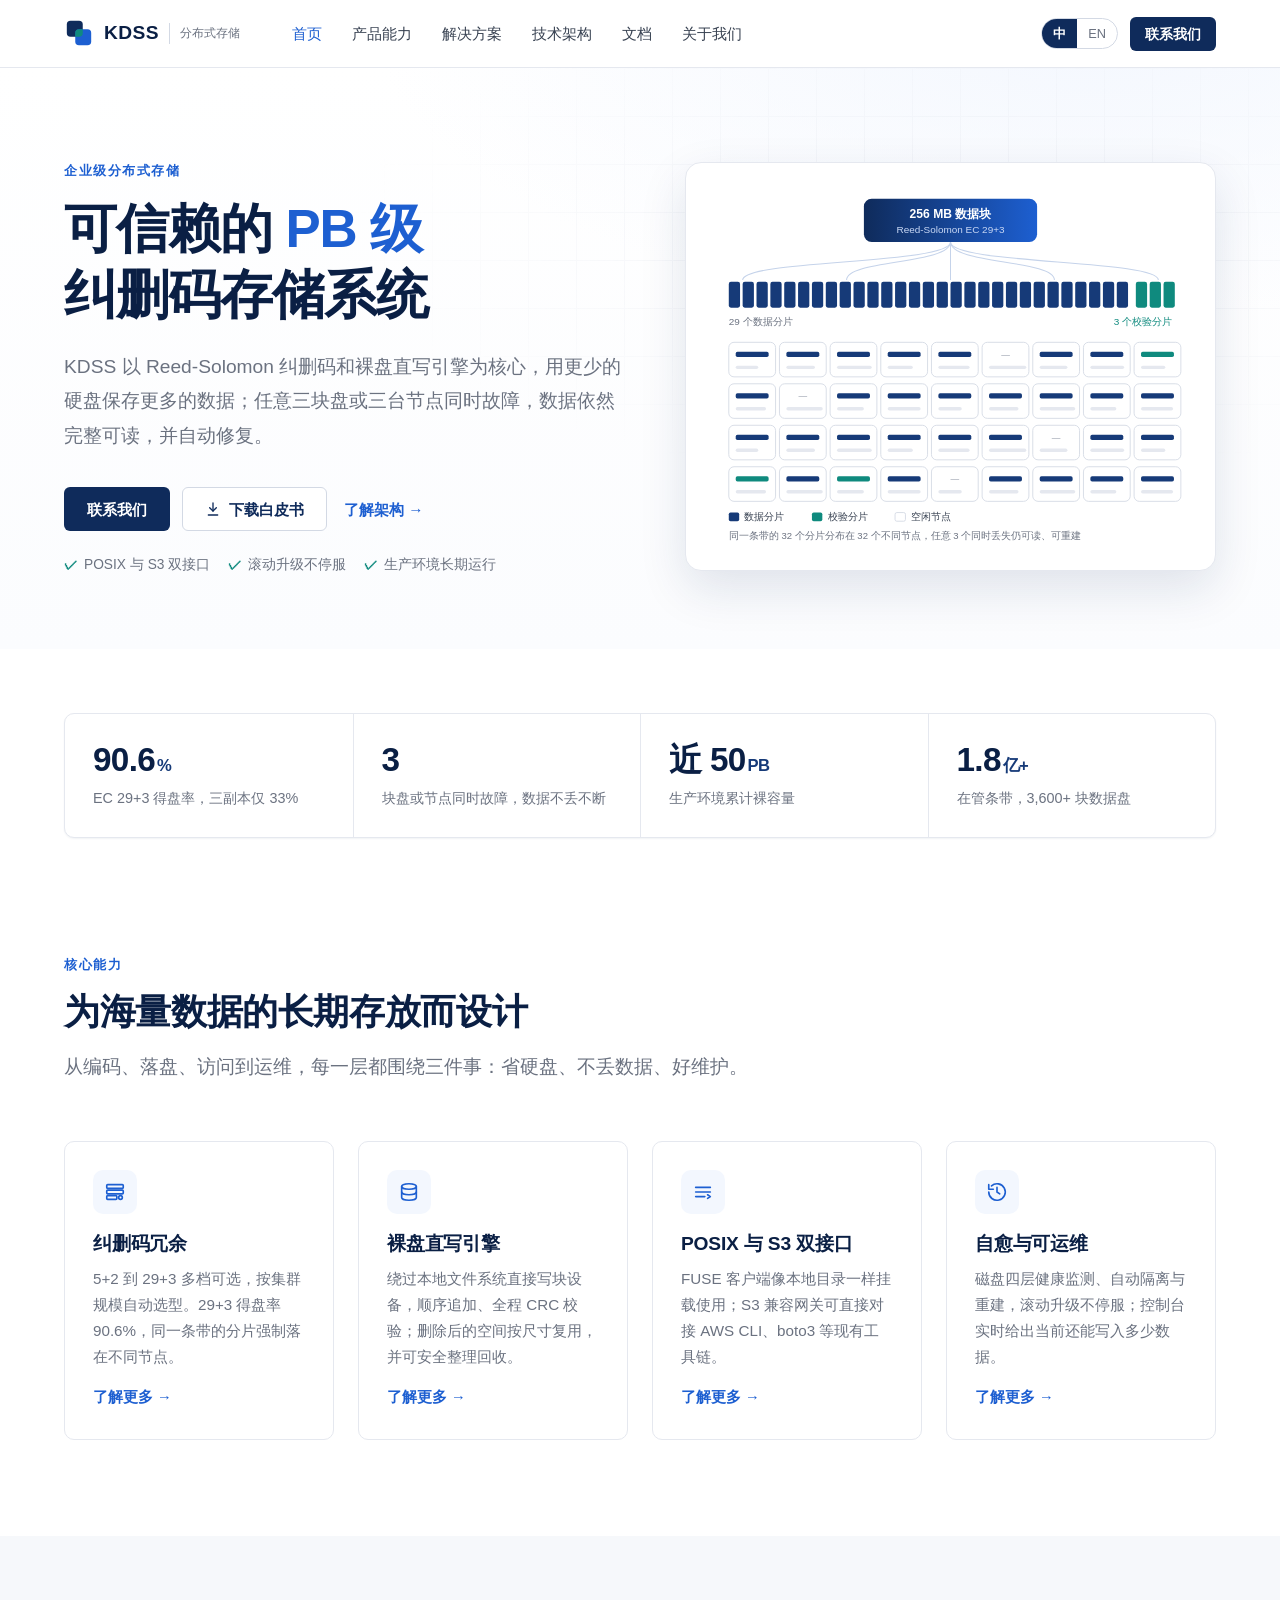
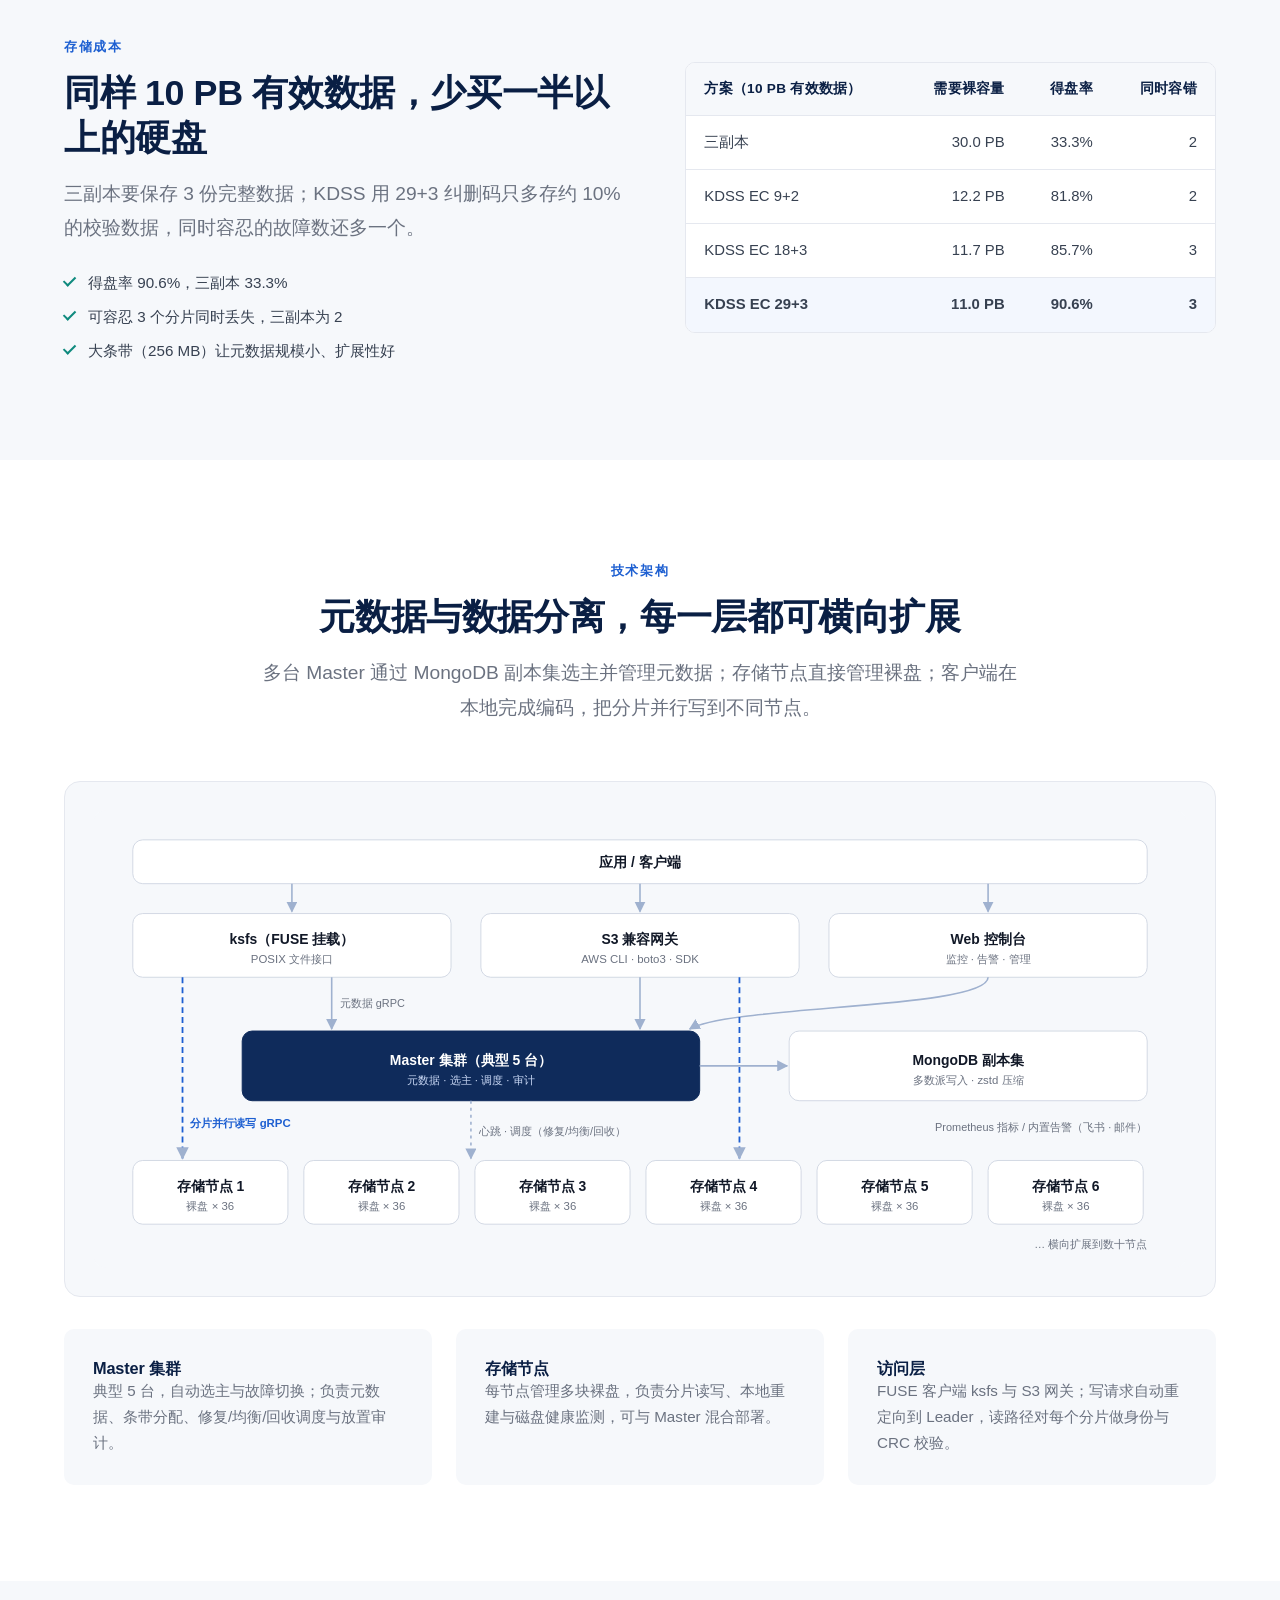
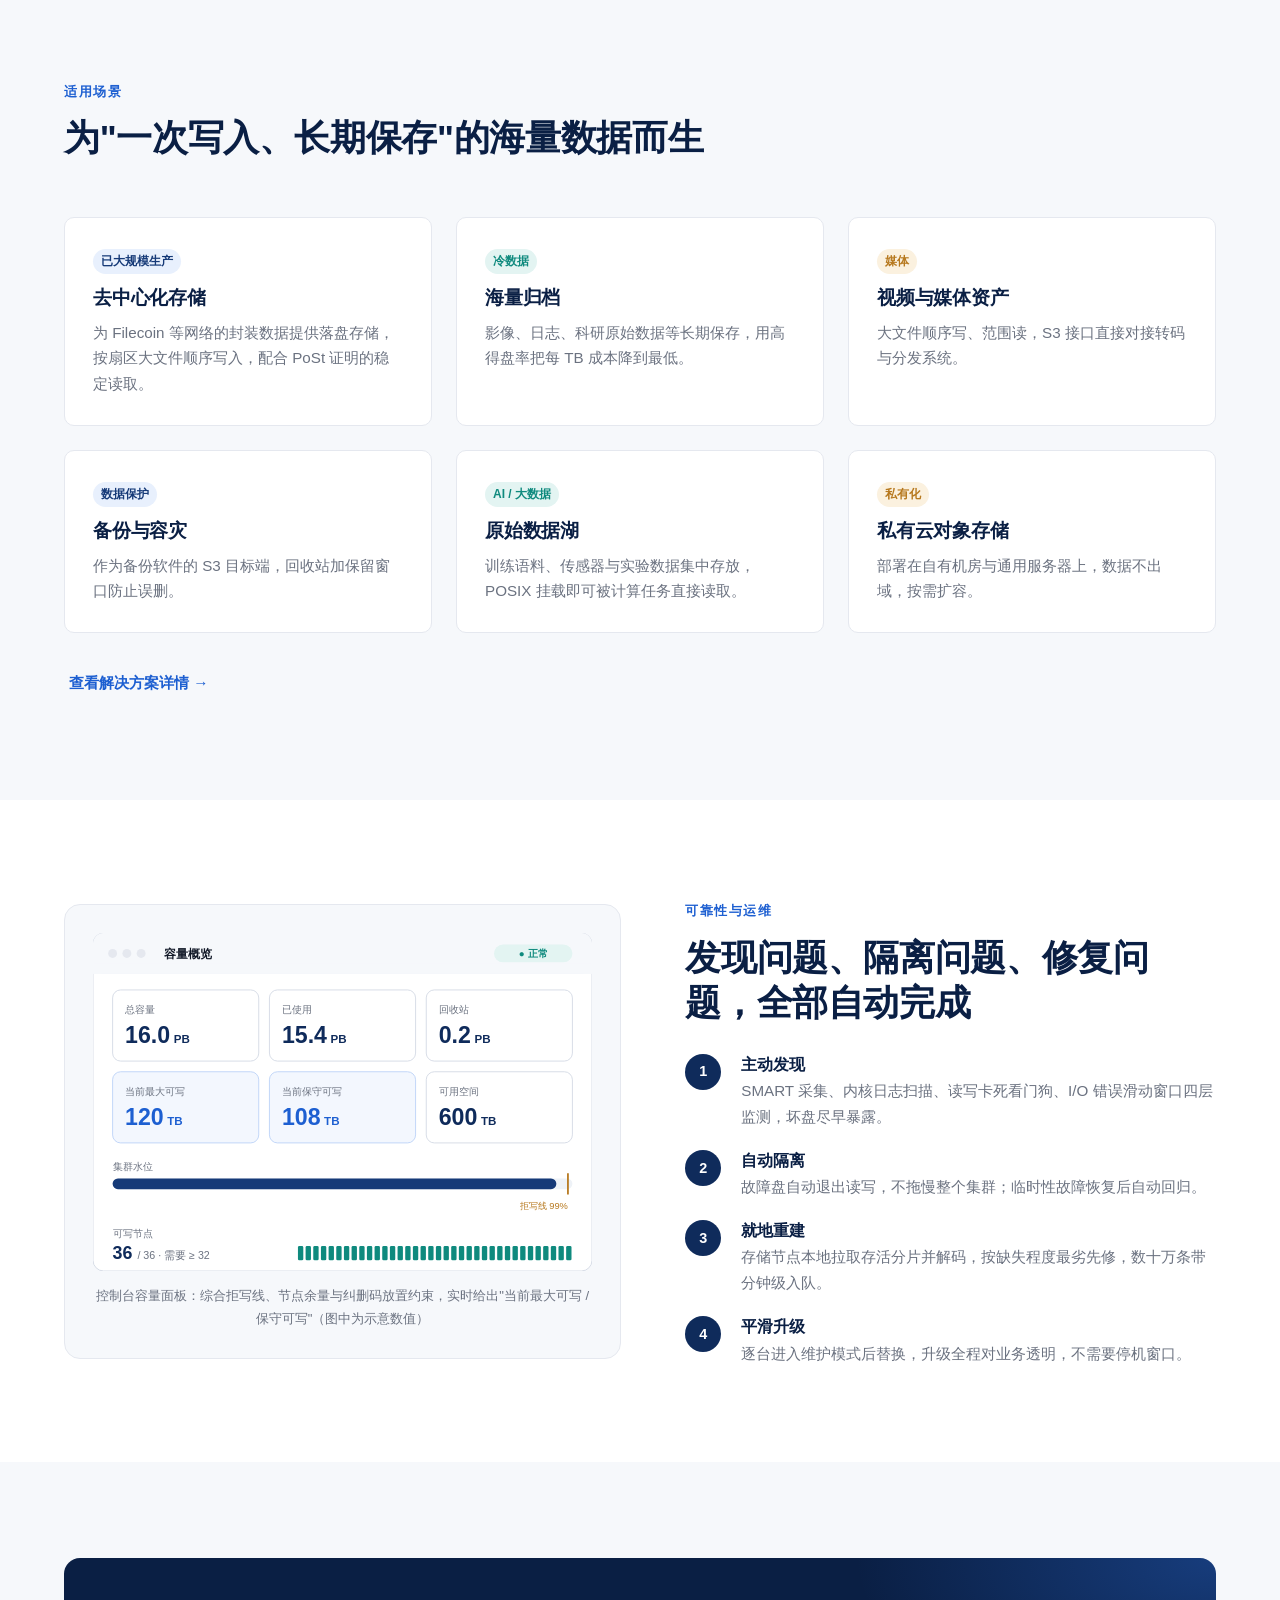
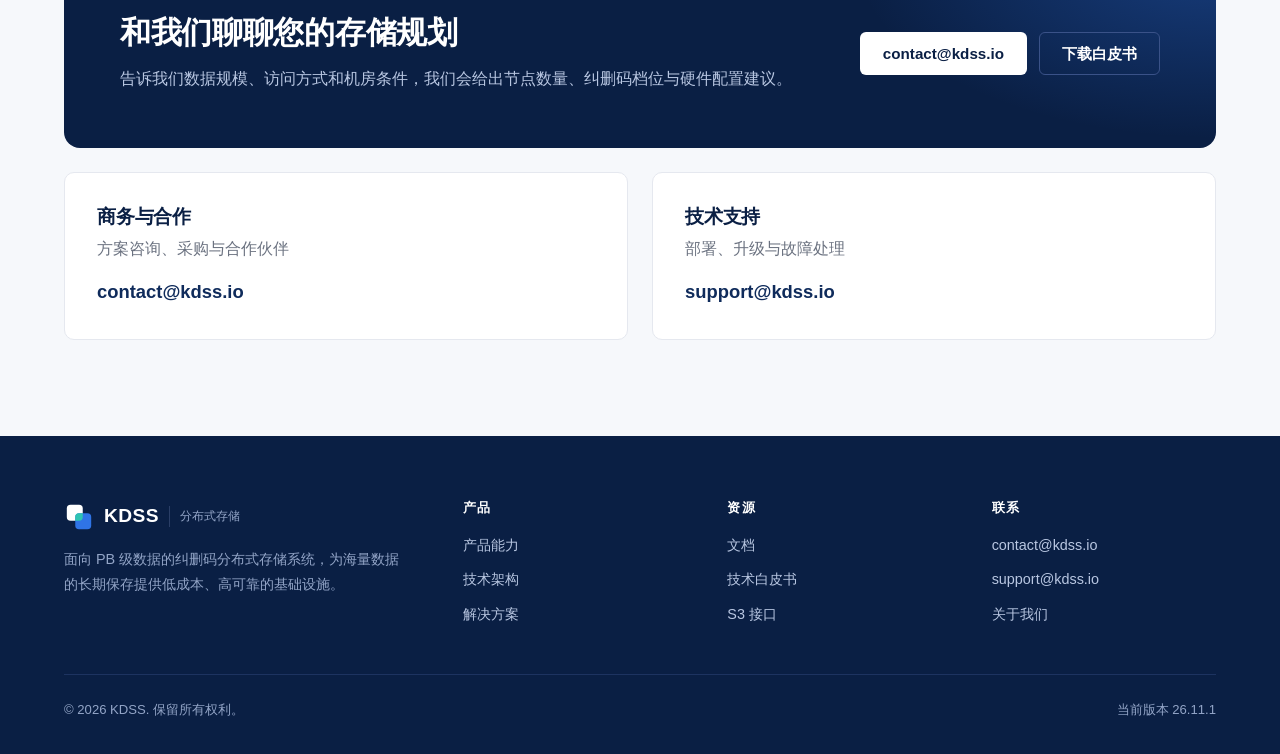
==== commit 13b7b9f7: "feat: adopt the interlocking-squares logo Two offset squares stand for redundancy and the teal overl" ====
--- a/zh/index.html
+++ b/zh/index.html
@@ -215,7 +215,7 @@
   <div class="container">
     <div class="cols">
       <div>
-        <a class="brand" href="./"><img src="../images/logo.svg" alt="" width="30" height="30">KDSS<small>分布式存储</small></a>
+        <a class="brand" href="./"><img src="../images/logo-light.svg" alt="" width="30" height="30">KDSS<small>分布式存储</small></a>
         <p>面向 PB 级数据的纠删码分布式存储系统，为海量数据的长期保存提供低成本、高可靠的基础设施。</p>
       </div>
       <div><h4>产品</h4><ul><li><a href="features.html">产品能力</a></li><li><a href="architecture.html">技术架构</a></li><li><a href="solutions.html">解决方案</a></li></ul></div>
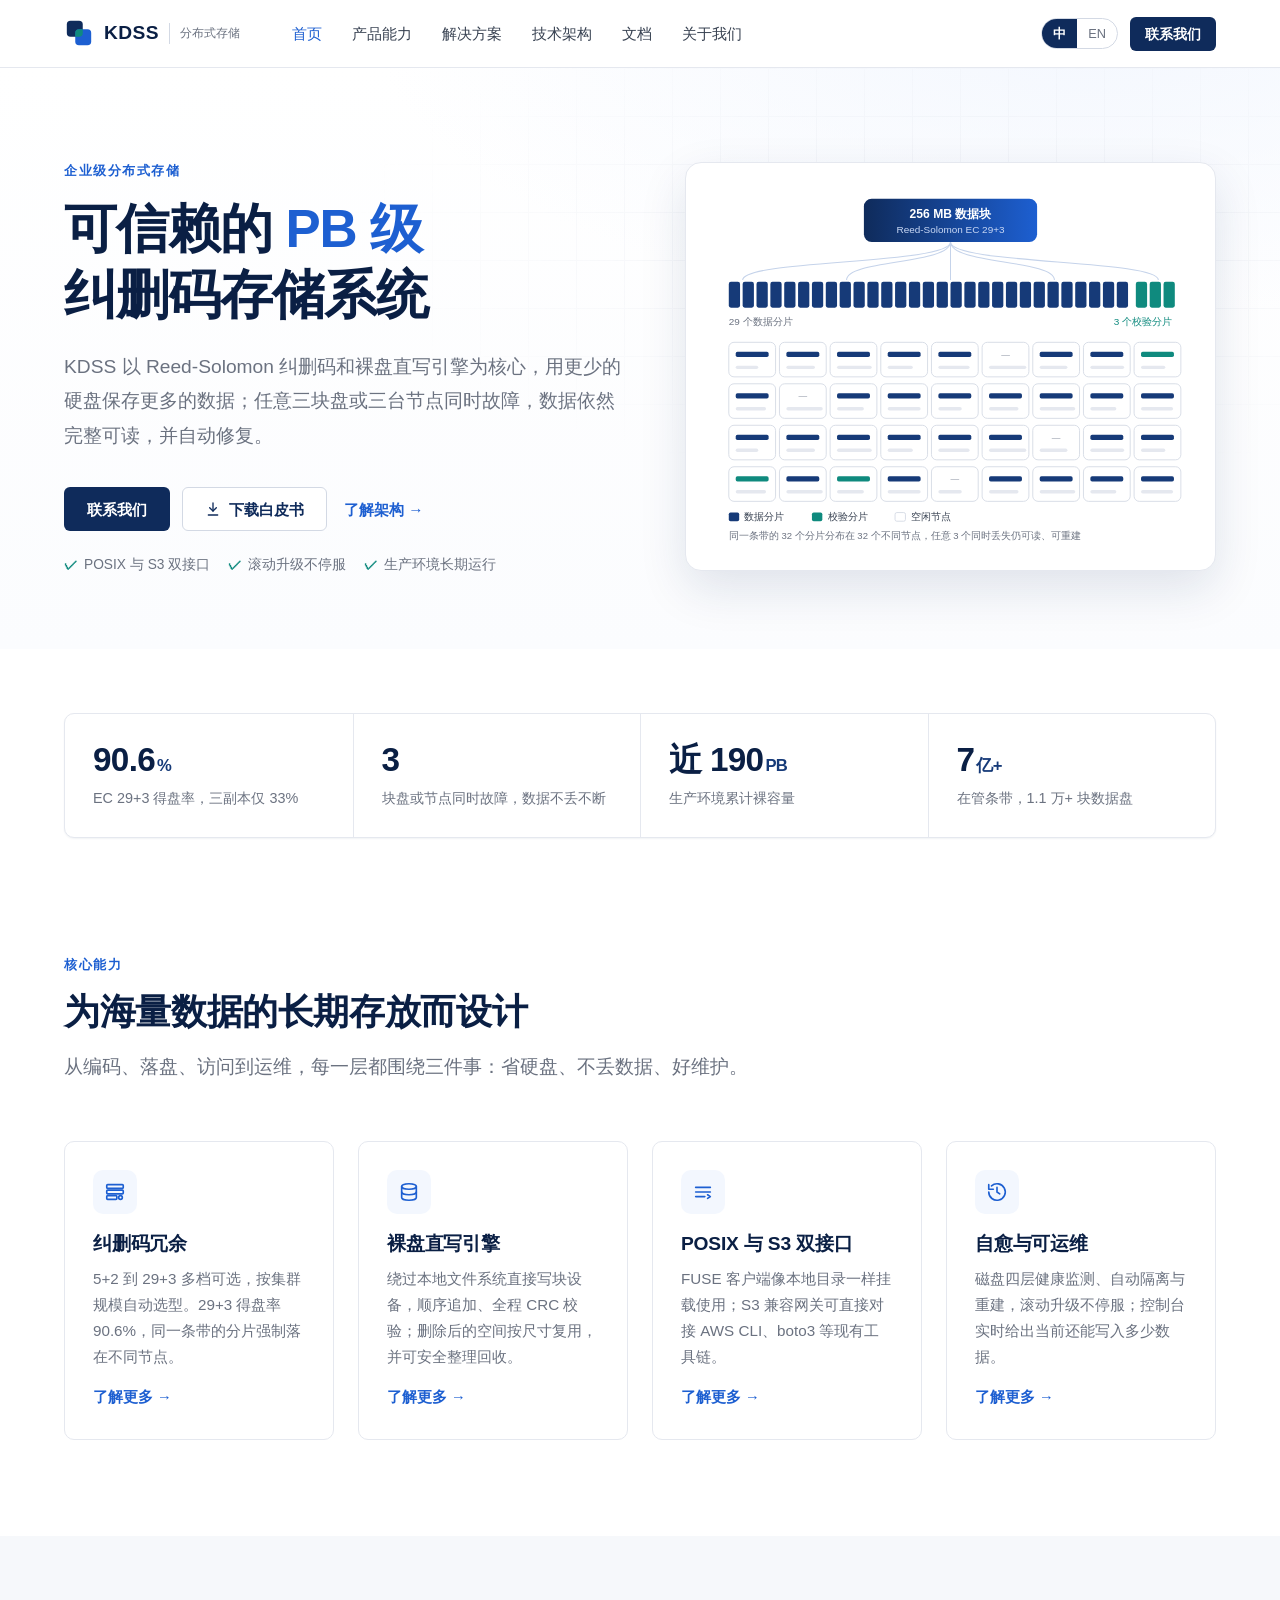
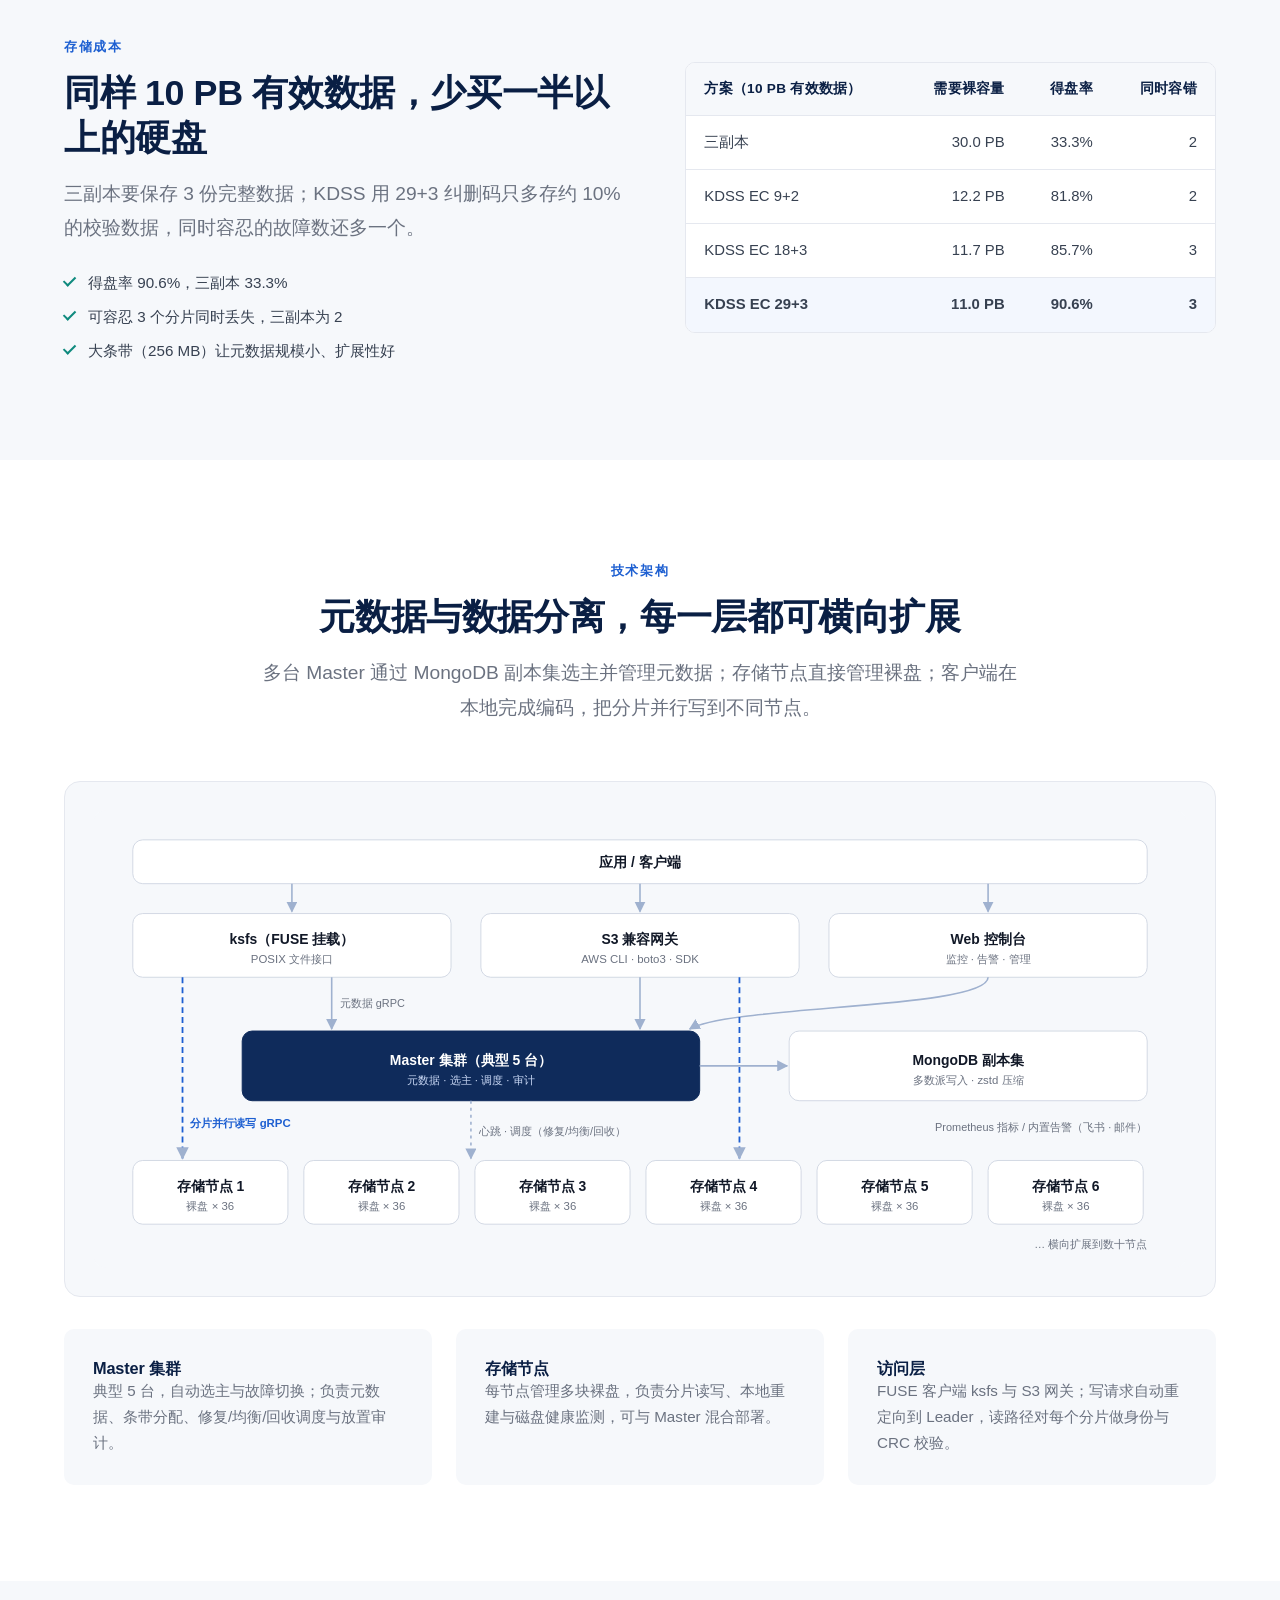
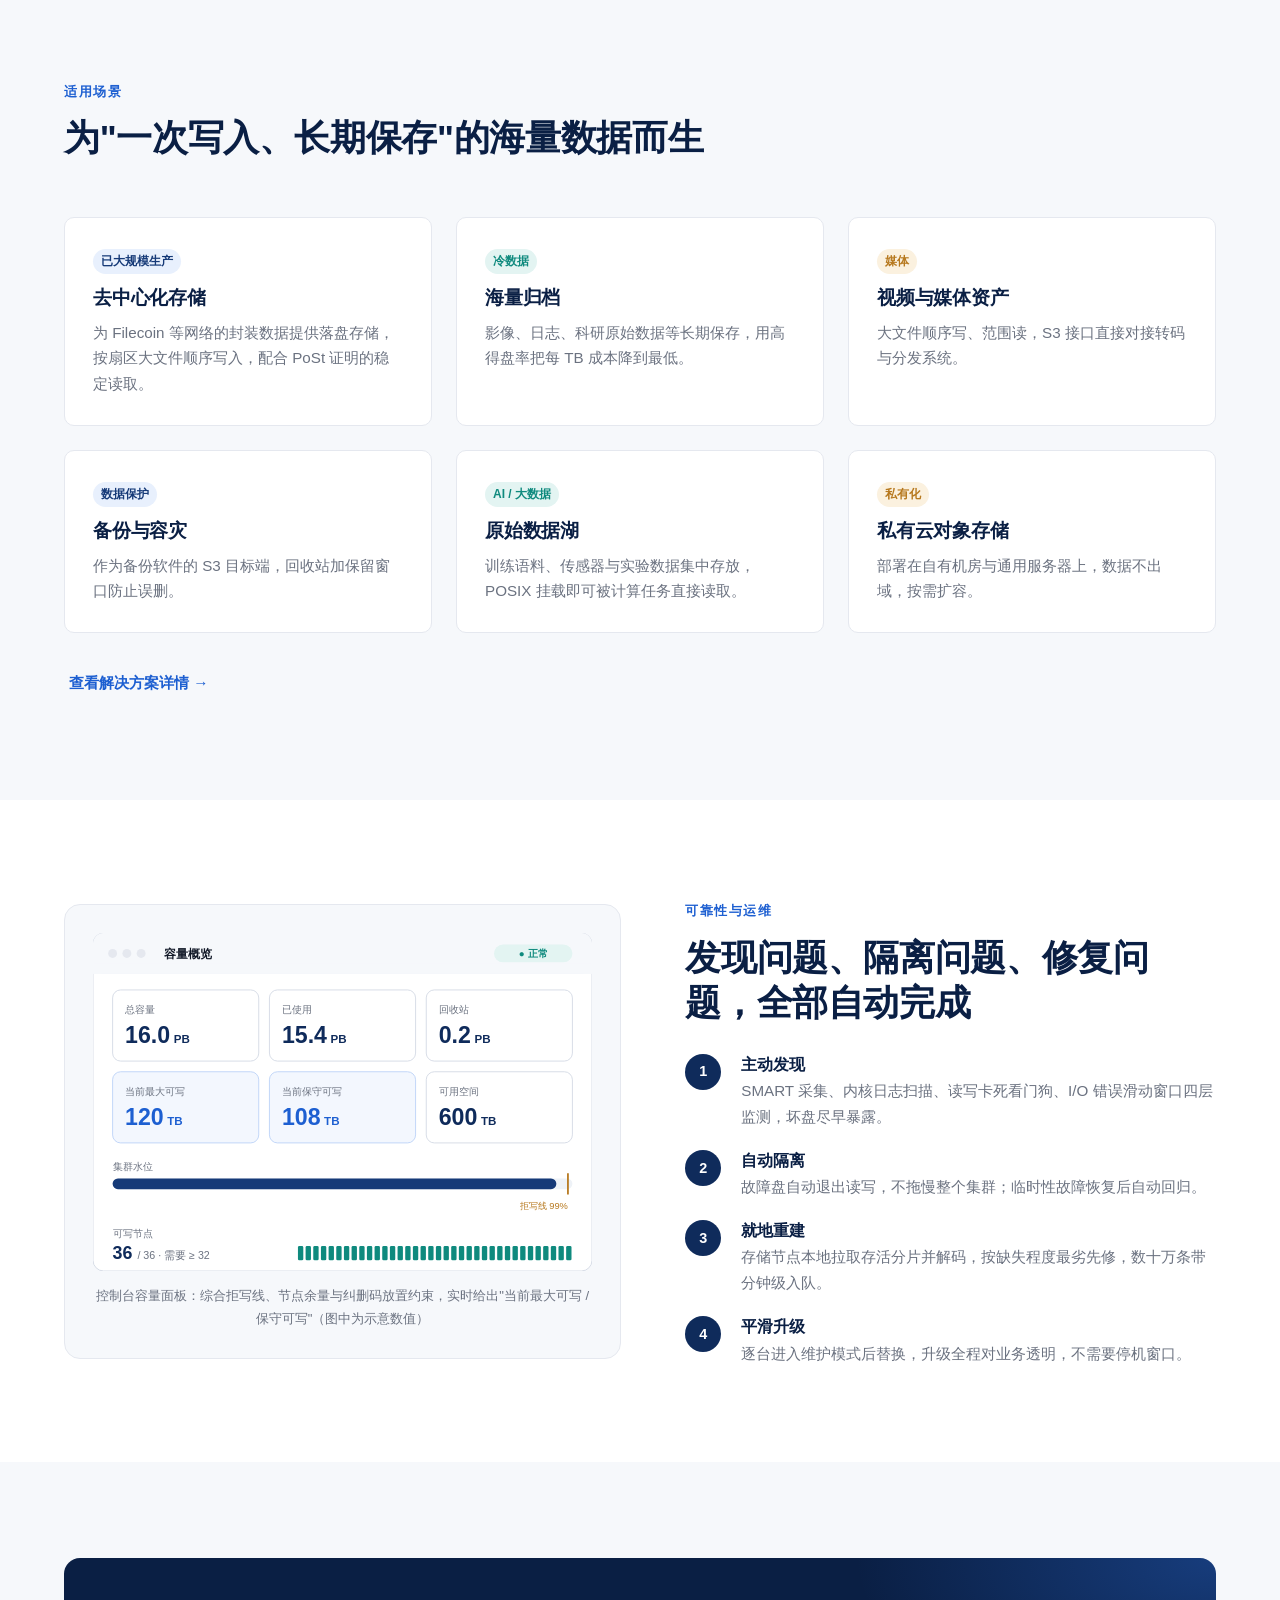
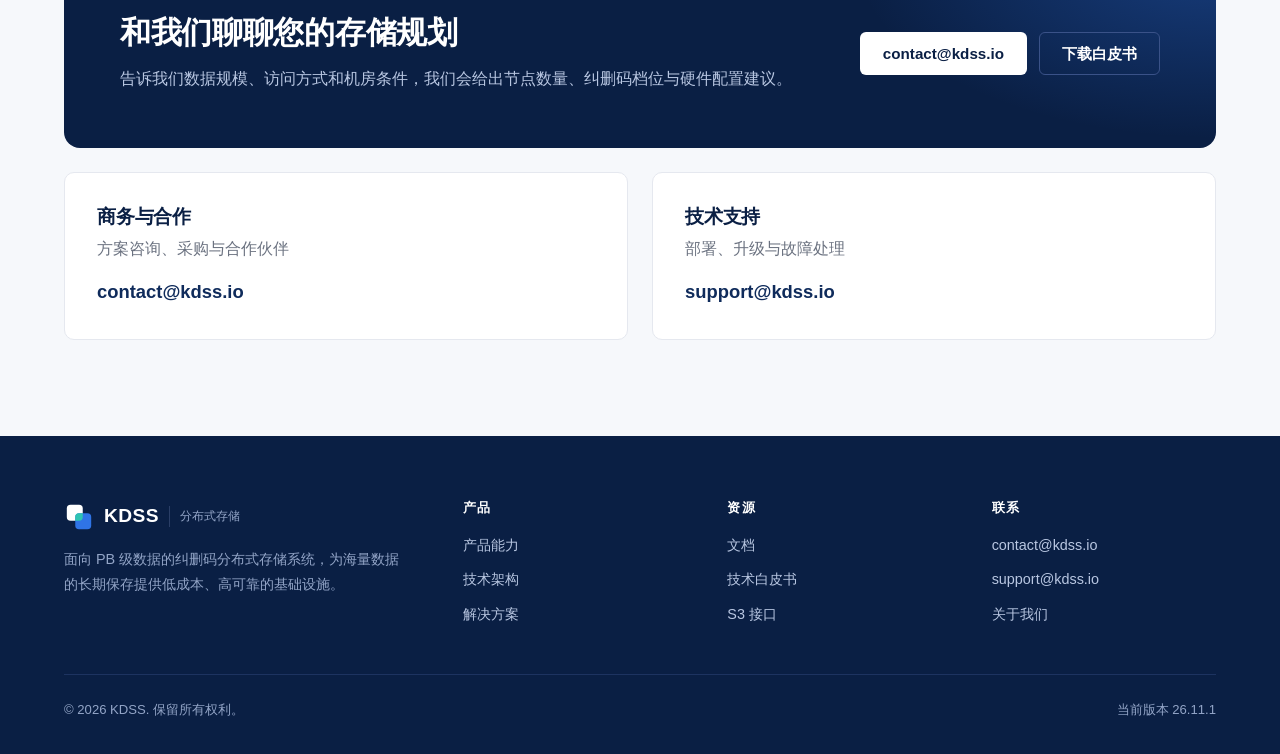
==== commit ba0bbbe7: "content: update production scale to ~190 PB raw Nodes, drives and stripe counts are scaled to match " ====
--- a/zh/index.html
+++ b/zh/index.html
@@ -4,7 +4,7 @@
 <meta charset="utf-8">
 <meta name="viewport" content="width=device-width, initial-scale=1">
 <title>KDSS 分布式存储 — 可信赖的 PB 级纠删码存储</title>
-<meta name="description" content="KDSS 是面向 PB 级数据的分布式存储系统：Reed-Solomon 纠删码、裸盘直写引擎、POSIX 与 S3 双接口、自动修复与滚动升级，生产环境累计近 50 PB。">
+<meta name="description" content="KDSS 是面向 PB 级数据的分布式存储系统：Reed-Solomon 纠删码、裸盘直写引擎、POSIX 与 S3 双接口、自动修复与滚动升级，生产环境累计近 190 PB。">
 <link rel="icon" href="../images/favicon.svg" type="image/svg+xml">
 <link rel="alternate" hreflang="en" href="https://www.kdss.io/">
 <link rel="alternate" hreflang="zh-CN" href="https://www.kdss.io/zh/">
@@ -61,8 +61,8 @@
     <div class="metrics reveal">
       <div class="metric"><strong>90.6<small>%</small></strong><span>EC 29+3 得盘率，三副本仅 33%</span></div>
       <div class="metric"><strong>3</strong><span>块盘或节点同时故障，数据不丢不断</span></div>
-      <div class="metric"><strong>近 50<small>PB</small></strong><span>生产环境累计裸容量</span></div>
-      <div class="metric"><strong>1.8<small>亿+</small></strong><span>在管条带，3,600+ 块数据盘</span></div>
+      <div class="metric"><strong>近 190<small>PB</small></strong><span>生产环境累计裸容量</span></div>
+      <div class="metric"><strong>7<small>亿+</small></strong><span>在管条带，1.1 万+ 块数据盘</span></div>
     </div>
   </div>
 </section>
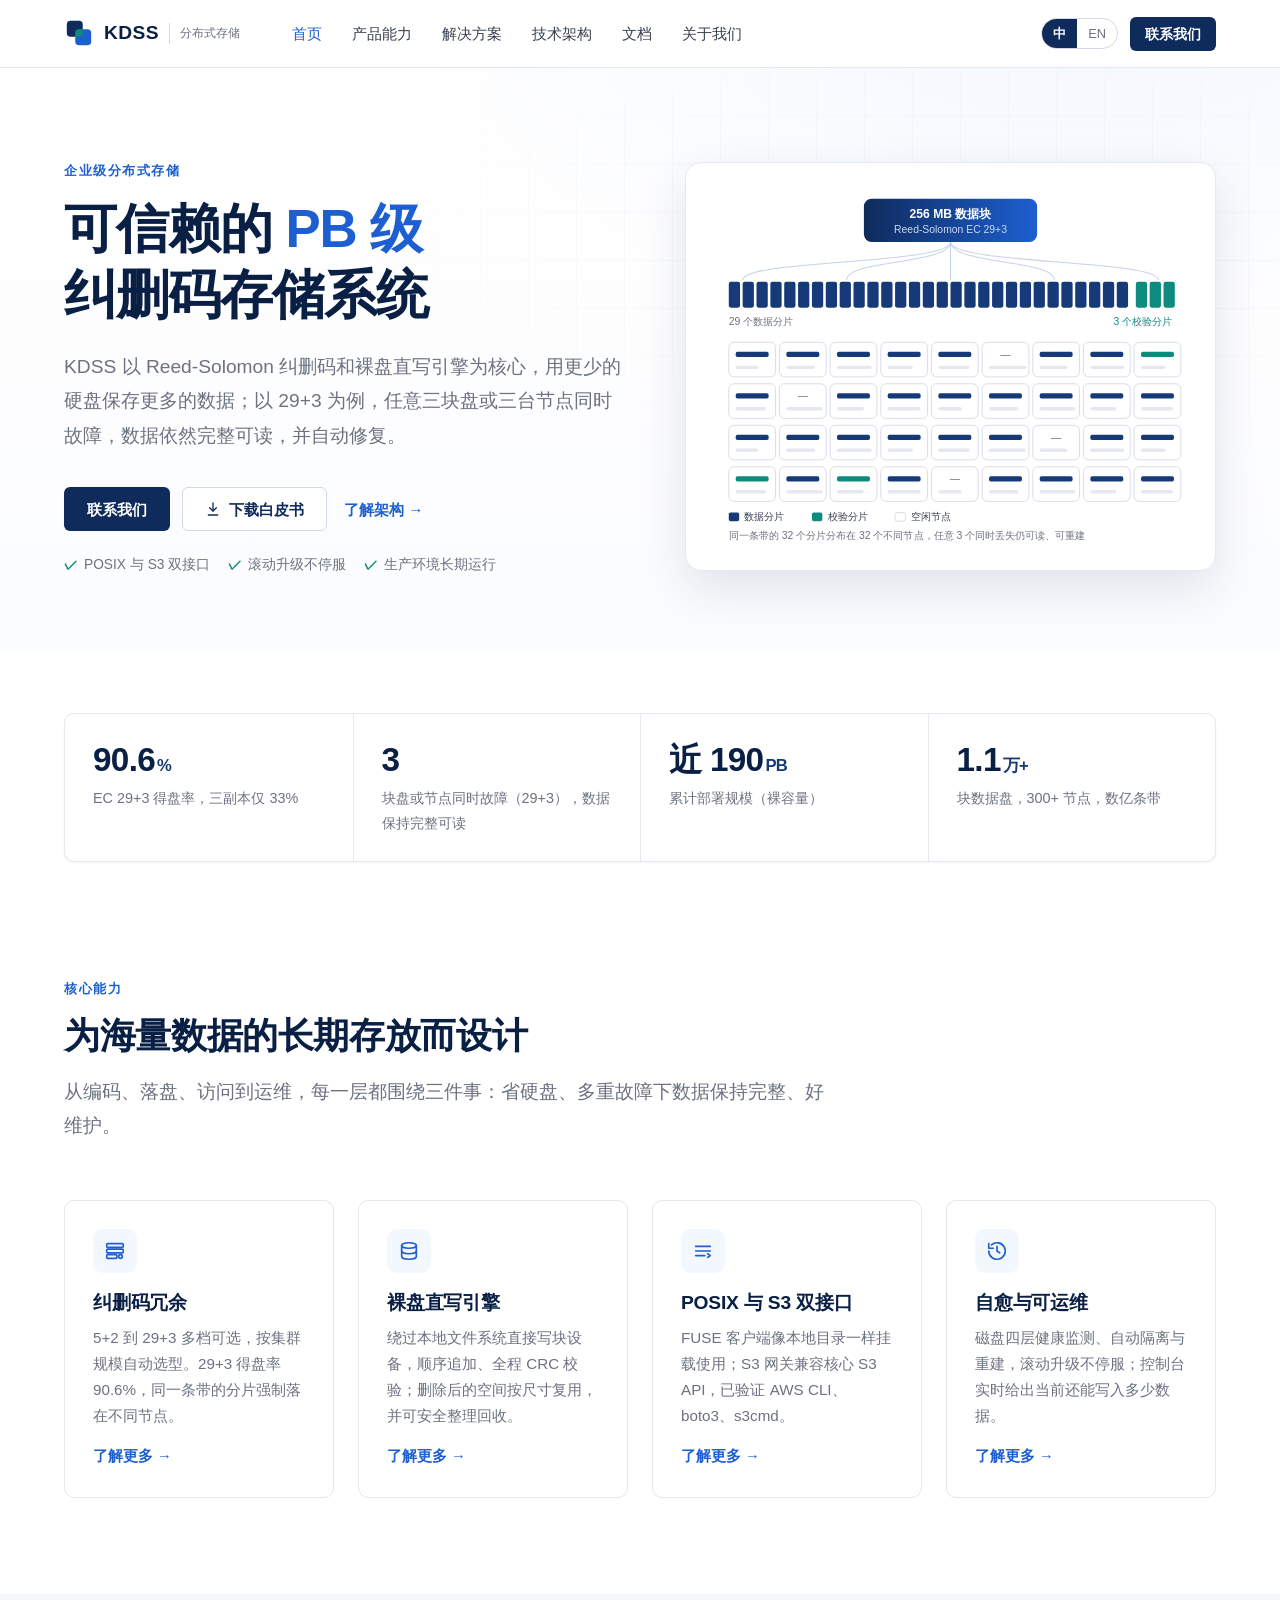
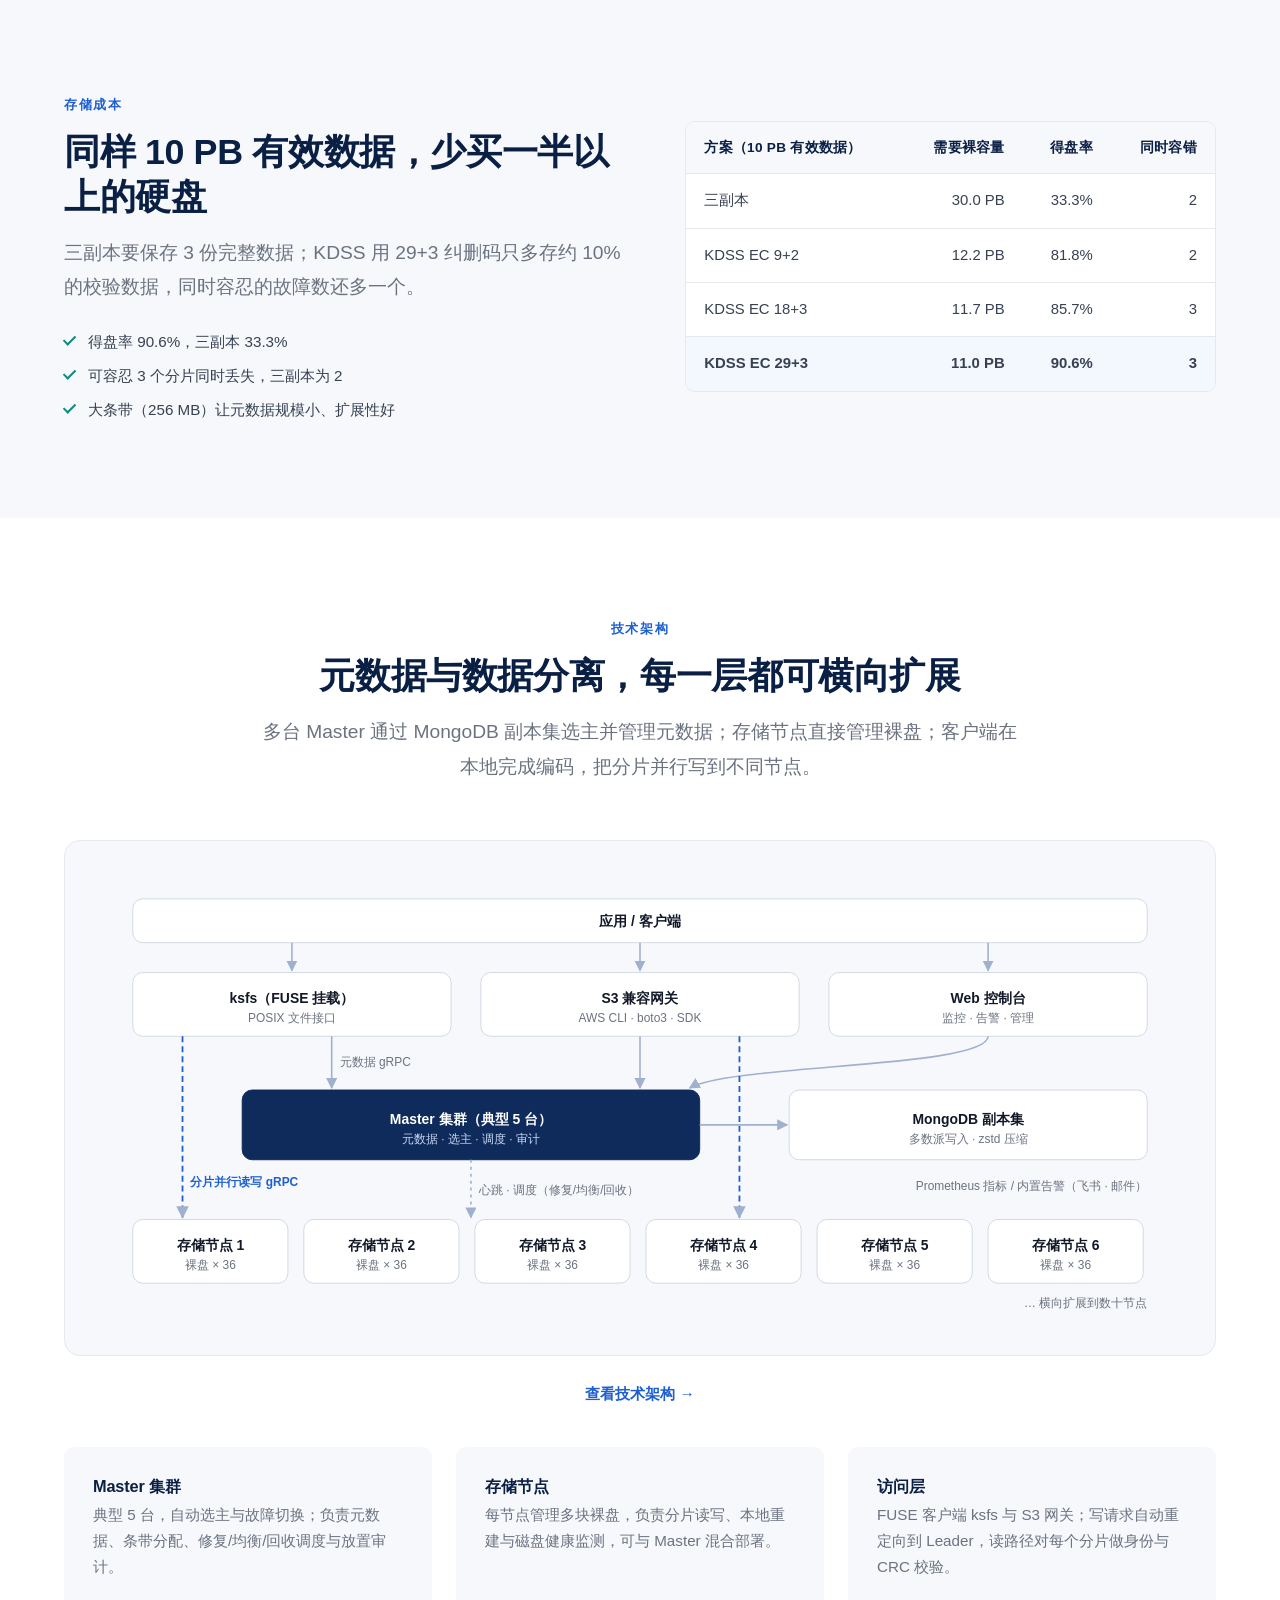
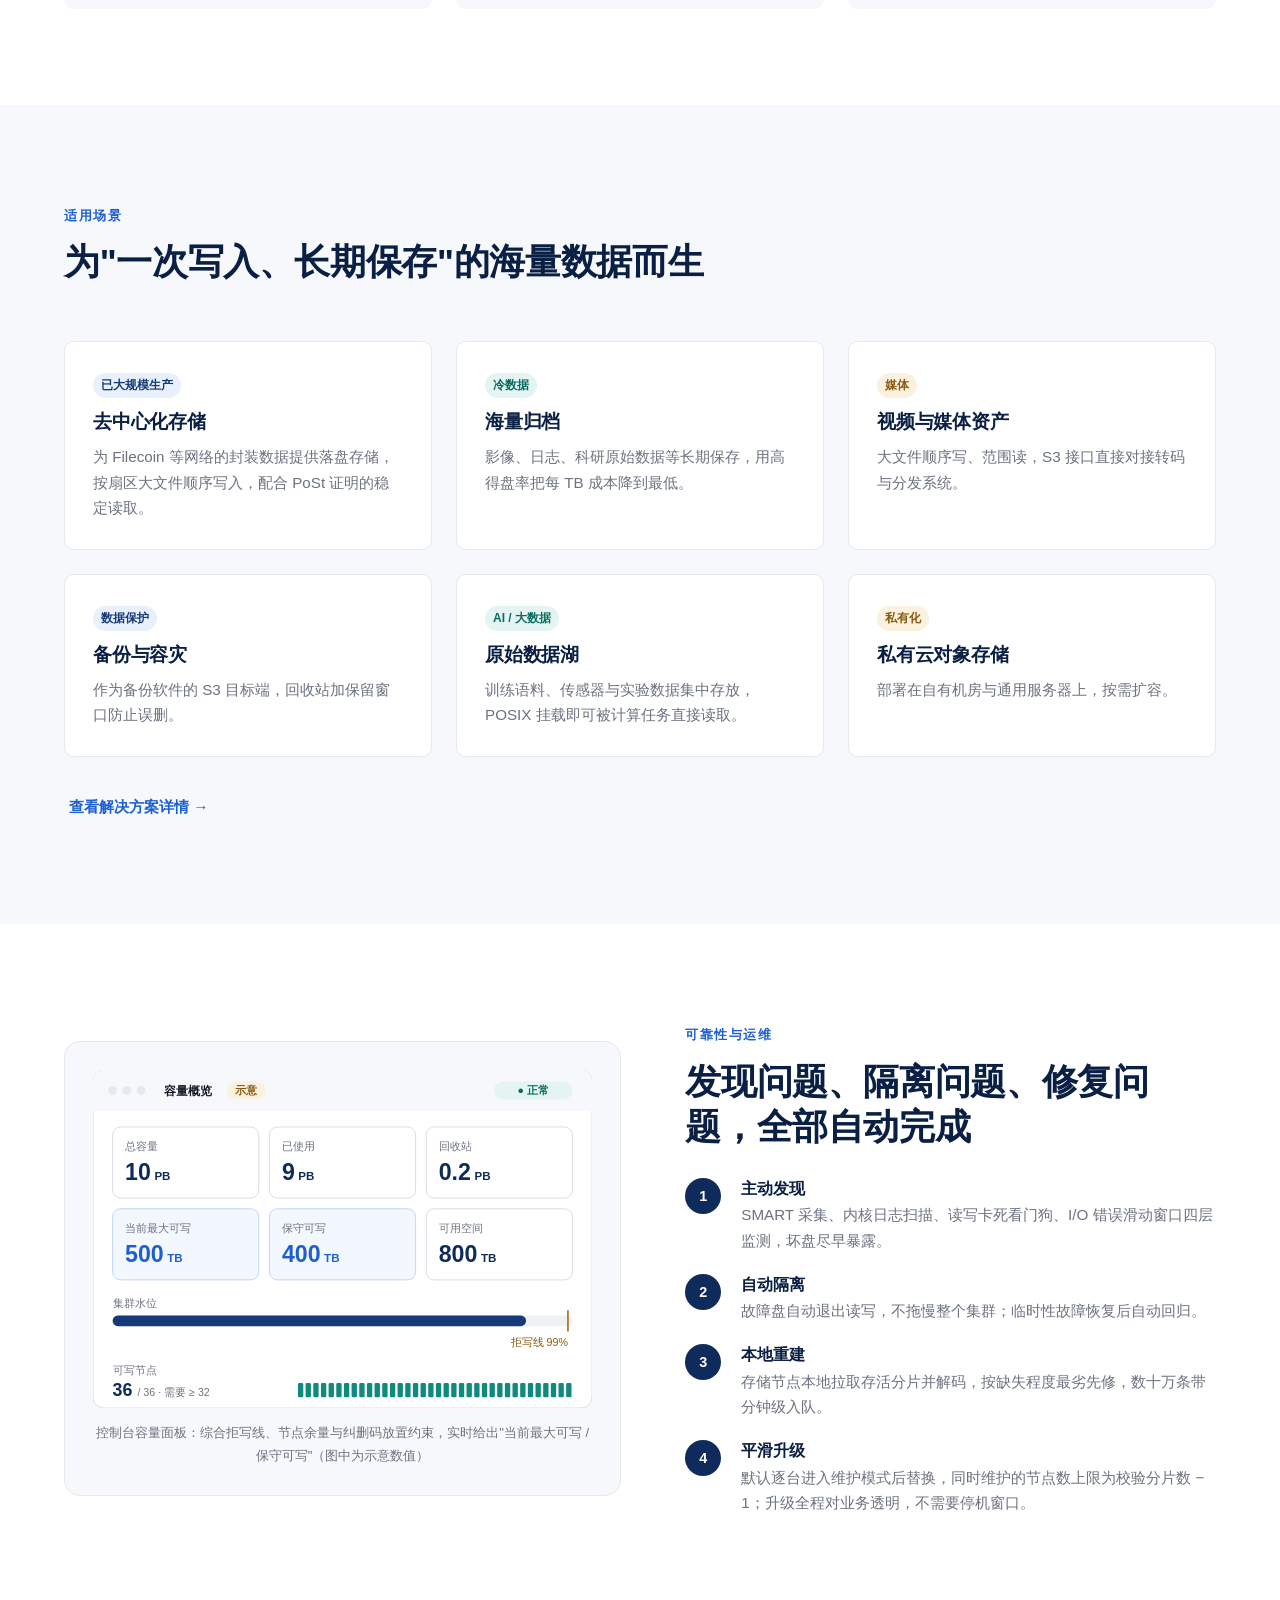
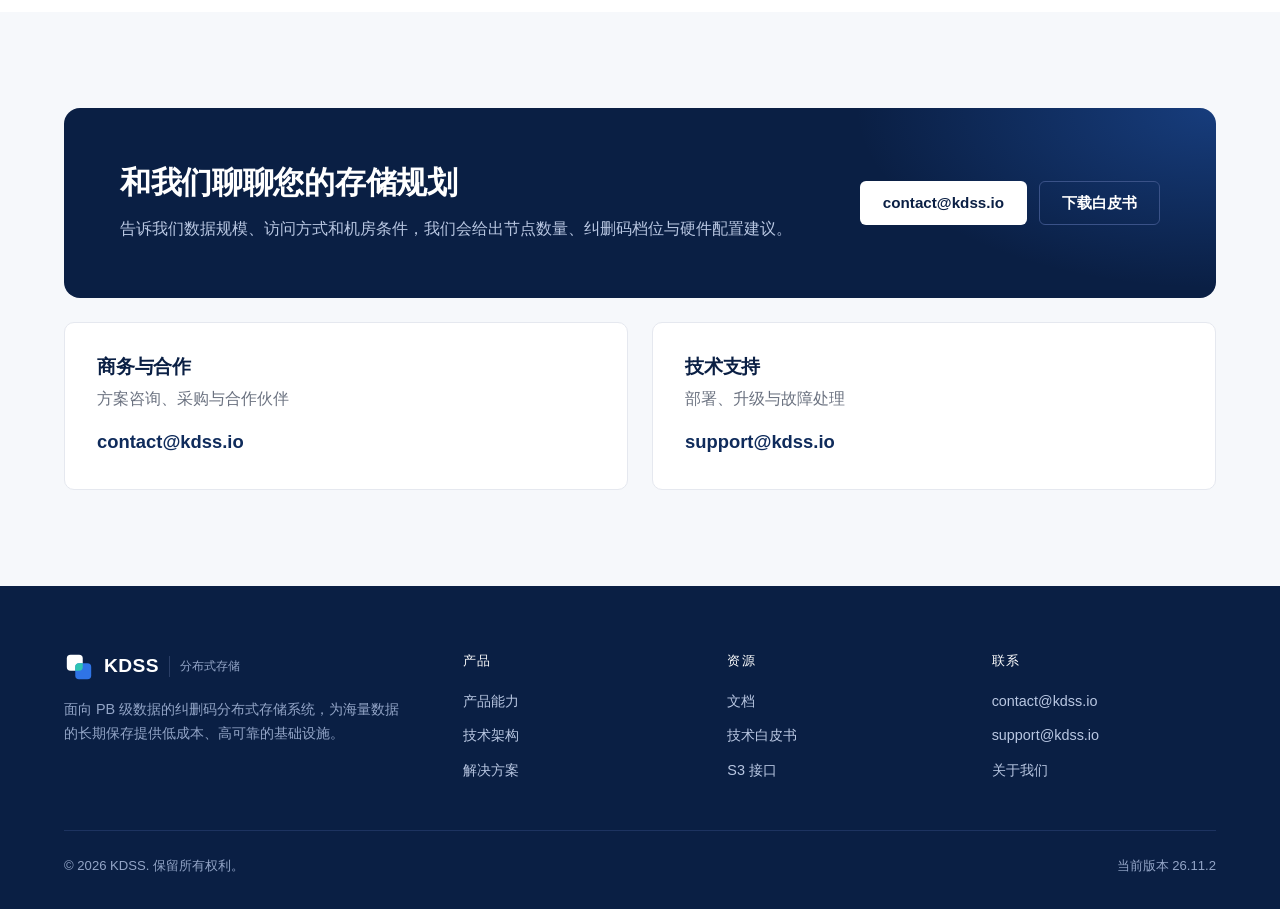
==== commit abf60130: "fix: apply content and UX audit findings Content: deployed-footprint wording, softer S3 claims (List" ====
--- a/zh/index.html
+++ b/zh/index.html
@@ -4,35 +4,54 @@
 <meta charset="utf-8">
 <meta name="viewport" content="width=device-width, initial-scale=1">
 <title>KDSS 分布式存储 — 可信赖的 PB 级纠删码存储</title>
-<meta name="description" content="KDSS 是面向 PB 级数据的分布式存储系统：Reed-Solomon 纠删码、裸盘直写引擎、POSIX 与 S3 双接口、自动修复与滚动升级，生产环境累计近 190 PB。">
+<meta name="description" content="KDSS 是面向 PB 级数据的分布式存储系统：Reed-Solomon 纠删码、裸盘直写引擎、POSIX 与 S3 双接口、自动修复与滚动升级，累计部署规模近 190 PB。">
+<link rel="icon" href="../favicon.ico" sizes="32x32">
 <link rel="icon" href="../images/favicon.svg" type="image/svg+xml">
+<link rel="apple-touch-icon" href="../apple-touch-icon.png">
+<link rel="canonical" href="https://www.kdss.io/zh/">
 <link rel="alternate" hreflang="en" href="https://www.kdss.io/">
 <link rel="alternate" hreflang="zh-CN" href="https://www.kdss.io/zh/">
+<link rel="alternate" hreflang="x-default" href="https://www.kdss.io/">
+<meta property="og:type" content="website">
+<meta property="og:site_name" content="KDSS">
+<meta property="og:locale" content="zh_CN">
+<meta property="og:title" content="KDSS 分布式存储 — 可信赖的 PB 级纠删码存储">
+<meta property="og:description" content="KDSS 是面向 PB 级数据的分布式存储系统：Reed-Solomon 纠删码、裸盘直写引擎、POSIX 与 S3 双接口、自动修复与滚动升级，累计部署规模近 190 PB。">
+<meta property="og:url" content="https://www.kdss.io/zh/">
+<meta property="og:image" content="https://www.kdss.io/images/og-zh.png">
+<meta property="og:image:width" content="1200">
+<meta property="og:image:height" content="630">
+<meta name="twitter:card" content="summary_large_image">
+<meta name="twitter:title" content="KDSS 分布式存储 — 可信赖的 PB 级纠删码存储">
+<meta name="twitter:description" content="KDSS 是面向 PB 级数据的分布式存储系统：Reed-Solomon 纠删码、裸盘直写引擎、POSIX 与 S3 双接口、自动修复与滚动升级，累计部署规模近 190 PB。">
+<meta name="twitter:image" content="https://www.kdss.io/images/og-zh.png">
 <link rel="stylesheet" href="../css/site.css">
 <link rel="stylesheet" href="../css/pages/index.css">
 </head>
 <body>
+<a class="skip-link" href="#main">跳到正文</a>
 
 <header class="site-header">
   <div class="container">
     <a class="brand" href="./"><img src="../images/logo.svg" alt="" width="30" height="30">KDSS<small>分布式存储</small></a>
-    <nav class="nav" aria-label="主导航">
+    <nav class="nav" id="site-nav" aria-label="主导航">
       <a href="./" aria-current="page">首页</a>
       <a href="features.html">产品能力</a>
       <a href="solutions.html">解决方案</a>
       <a href="architecture.html">技术架构</a>
       <a href="docs.html">文档</a>
       <a href="about.html">关于我们</a>
+      <a class="btn btn-primary nav-contact" href="#contact">联系我们</a>
     </nav>
     <div class="nav-actions">
       <div class="lang"><span>中</span><a href="../" hreflang="en">EN</a></div>
       <a class="btn btn-primary btn-sm" href="#contact">联系我们</a>
     </div>
-    <button class="menu-btn" aria-label="菜单" aria-expanded="false"><span></span></button>
+    <button class="menu-btn" aria-controls="site-nav" aria-label="菜单" aria-expanded="false"><span></span></button>
   </div>
 </header>
 
-<main>
+<main id="main" tabindex="-1">
 
 <!-- 首屏 -->
 <section class="hero">
@@ -40,7 +59,7 @@
     <div>
       <span class="eyebrow">企业级分布式存储</span>
       <h1>可信赖的 <em>PB 级</em><br>纠删码存储系统</h1>
-      <p class="lead">KDSS 以 Reed-Solomon 纠删码和裸盘直写引擎为核心，用更少的硬盘保存更多的数据；任意三块盘或三台节点同时故障，数据依然完整可读，并自动修复。</p>
+      <p class="lead">KDSS 以 Reed-Solomon 纠删码和裸盘直写引擎为核心，用更少的硬盘保存更多的数据；以 29+3 为例，任意三块盘或三台节点同时故障，数据依然完整可读，并自动修复。</p>
       <div class="actions">
         <a class="btn btn-primary" href="#contact">联系我们</a>
         <a class="btn btn-outline" href="../downloads/kdss-whitepaper-zh.pdf">
@@ -50,7 +69,8 @@
       <div class="hero-note"><span>POSIX 与 S3 双接口</span><span>滚动升级不停服</span><span>生产环境长期运行</span></div>
     </div>
     <div class="hero-visual reveal">
-      <img src="../images/hero-stripe-zh.svg" alt="一个 256 MB 数据块经 EC 29+3 编码为 32 个分片，分布到 32 个不同节点" width="560" height="420">
+      <div class="scroll" data-center><img src="../images/hero-stripe-zh.svg" alt="一个 256 MB 数据块经 EC 29+3 编码为 32 个分片，分布到 32 个不同节点" width="560" height="420"></div>
+      <p class="hint">左右滑动查看完整图示</p>
     </div>
   </div>
 </section>
@@ -60,9 +80,9 @@
   <div class="container">
     <div class="metrics reveal">
       <div class="metric"><strong>90.6<small>%</small></strong><span>EC 29+3 得盘率，三副本仅 33%</span></div>
-      <div class="metric"><strong>3</strong><span>块盘或节点同时故障，数据不丢不断</span></div>
-      <div class="metric"><strong>近 190<small>PB</small></strong><span>生产环境累计裸容量</span></div>
-      <div class="metric"><strong>7<small>亿+</small></strong><span>在管条带，1.1 万+ 块数据盘</span></div>
+      <div class="metric"><strong>3</strong><span>块盘或节点同时故障（29+3），数据保持完整可读</span></div>
+      <div class="metric"><strong>近 190<small>PB</small></strong><span>累计部署规模（裸容量）</span></div>
+      <div class="metric"><strong>1.1<small>万+</small></strong><span>块数据盘，300+ 节点，数亿条带</span></div>
     </div>
   </div>
 </section>
@@ -73,9 +93,9 @@
     <div class="section-head">
       <span class="eyebrow">核心能力</span>
       <h2>为海量数据的长期存放而设计</h2>
-      <p class="lead">从编码、落盘、访问到运维，每一层都围绕三件事：省硬盘、不丢数据、好维护。</p>
-    </div>
-    <div class="grid grid-4">
+      <p class="lead">从编码、落盘、访问到运维，每一层都围绕三件事：省硬盘、多重故障下数据保持完整、好维护。</p>
+    </div>
+    <div class="grid grid-4 cap-cards">
       <article class="card reveal">
         <div class="icon"><svg viewBox="0 0 24 24" fill="none" stroke="currentColor" stroke-width="1.8" stroke-linecap="round" stroke-linejoin="round"><rect x="3" y="4" width="18" height="4" rx="1"/><rect x="3" y="10" width="18" height="4" rx="1"/><rect x="3" y="16" width="11" height="4" rx="1"/><circle cx="18" cy="18" r="2"/></svg></div>
         <h3>纠删码冗余</h3>
@@ -91,7 +111,7 @@
       <article class="card reveal">
         <div class="icon"><svg viewBox="0 0 24 24" fill="none" stroke="currentColor" stroke-width="1.8" stroke-linecap="round" stroke-linejoin="round"><path d="M4 7h16M4 12h16M4 17h10"/><path d="m17 15 3 2-3 2"/></svg></div>
         <h3>POSIX 与 S3 双接口</h3>
-        <p>FUSE 客户端像本地目录一样挂载使用；S3 兼容网关可直接对接 AWS CLI、boto3 等现有工具链。</p>
+        <p>FUSE 客户端像本地目录一样挂载使用；S3 网关兼容核心 S3 API，已验证 AWS CLI、boto3、s3cmd。</p>
         <a class="card-link" href="features.html#access">了解更多 →</a>
       </article>
       <article class="card reveal">
@@ -139,13 +159,15 @@
       <h2>元数据与数据分离，每一层都可横向扩展</h2>
       <p class="lead">多台 Master 通过 MongoDB 副本集选主并管理元数据；存储节点直接管理裸盘；客户端在本地完成编码，把分片并行写到不同节点。</p>
     </div>
-    <div class="figure reveal">
-      <img src="../images/architecture-zh.svg" alt="KDSS 架构：客户端、Master 集群、MongoDB 副本集、存储节点" width="1100" height="460">
-    </div>
+    <figure class="figure scroll-sm reveal">
+      <div class="scroll xl"><img loading="lazy" src="../images/architecture-zh.svg" alt="KDSS 架构：客户端、Master 集群、MongoDB 副本集、存储节点" width="1100" height="460"></div>
+      <p class="hint">左右滑动查看完整架构图</p>
+    </figure>
+    <p class="figure-more"><a class="btn btn-ghost" href="architecture.html">查看技术架构 →</a></p>
     <div class="grid grid-3" style="margin-top:32px">
-      <div class="card card-flat"><h4>Master 集群</h4><p>典型 5 台，自动选主与故障切换；负责元数据、条带分配、修复/均衡/回收调度与放置审计。</p></div>
-      <div class="card card-flat"><h4>存储节点</h4><p>每节点管理多块裸盘，负责分片读写、本地重建与磁盘健康监测，可与 Master 混合部署。</p></div>
-      <div class="card card-flat"><h4>访问层</h4><p>FUSE 客户端 ksfs 与 S3 网关；写请求自动重定向到 Leader，读路径对每个分片做身份与 CRC 校验。</p></div>
+      <div class="card card-flat"><h3 class="h4">Master 集群</h3><p>典型 5 台，自动选主与故障切换；负责元数据、条带分配、修复/均衡/回收调度与放置审计。</p></div>
+      <div class="card card-flat"><h3 class="h4">存储节点</h3><p>每节点管理多块裸盘，负责分片读写、本地重建与磁盘健康监测，可与 Master 混合部署。</p></div>
+      <div class="card card-flat"><h3 class="h4">访问层</h3><p>FUSE 客户端 ksfs 与 S3 网关；写请求自动重定向到 Leader，读路径对每个分片做身份与 CRC 校验。</p></div>
     </div>
   </div>
 </section>
@@ -163,7 +185,7 @@
       <article class="card reveal"><span class="tag amber">媒体</span><h3 style="margin-top:12px">视频与媒体资产</h3><p>大文件顺序写、范围读，S3 接口直接对接转码与分发系统。</p></article>
       <article class="card reveal"><span class="tag">数据保护</span><h3 style="margin-top:12px">备份与容灾</h3><p>作为备份软件的 S3 目标端，回收站加保留窗口防止误删。</p></article>
       <article class="card reveal"><span class="tag teal">AI / 大数据</span><h3 style="margin-top:12px">原始数据湖</h3><p>训练语料、传感器与实验数据集中存放，POSIX 挂载即可被计算任务直接读取。</p></article>
-      <article class="card reveal"><span class="tag amber">私有化</span><h3 style="margin-top:12px">私有云对象存储</h3><p>部署在自有机房与通用服务器上，数据不出域，按需扩容。</p></article>
+      <article class="card reveal"><span class="tag amber">私有化</span><h3 style="margin-top:12px">私有云对象存储</h3><p>部署在自有机房与通用服务器上，按需扩容。</p></article>
     </div>
     <p style="margin-top:28px"><a class="btn btn-ghost" href="solutions.html">查看解决方案详情 →</a></p>
   </div>
@@ -176,16 +198,17 @@
       <span class="eyebrow">可靠性与运维</span>
       <h2>发现问题、隔离问题、修复问题，全部自动完成</h2>
       <div class="steps" style="margin-top:28px">
-        <div class="step"><h4>主动发现</h4><p>SMART 采集、内核日志扫描、读写卡死看门狗、I/O 错误滑动窗口四层监测，坏盘尽早暴露。</p></div>
-        <div class="step"><h4>自动隔离</h4><p>故障盘自动退出读写，不拖慢整个集群；临时性故障恢复后自动回归。</p></div>
-        <div class="step"><h4>就地重建</h4><p>存储节点本地拉取存活分片并解码，按缺失程度最劣先修，数十万条带分钟级入队。</p></div>
-        <div class="step"><h4>平滑升级</h4><p>逐台进入维护模式后替换，升级全程对业务透明，不需要停机窗口。</p></div>
-      </div>
-    </div>
-    <div class="figure reveal">
-      <img src="../images/console-capacity-zh.svg" alt="控制台容量面板示意：当前最大可写与保守可写" width="560" height="380">
+        <div class="step"><h3 class="h4">主动发现</h3><p>SMART 采集、内核日志扫描、读写卡死看门狗、I/O 错误滑动窗口四层监测，坏盘尽早暴露。</p></div>
+        <div class="step"><h3 class="h4">自动隔离</h3><p>故障盘自动退出读写，不拖慢整个集群；临时性故障恢复后自动回归。</p></div>
+        <div class="step"><h3 class="h4">本地重建</h3><p>存储节点本地拉取存活分片并解码，按缺失程度最劣先修，数十万条带分钟级入队。</p></div>
+        <div class="step"><h3 class="h4">平滑升级</h3><p>默认逐台进入维护模式后替换，同时维护的节点数上限为校验分片数 − 1；升级全程对业务透明，不需要停机窗口。</p></div>
+      </div>
+    </div>
+    <figure class="figure scroll-sm reveal">
+      <div class="scroll"><img loading="lazy" src="../images/console-capacity-zh.svg" alt="控制台容量面板示意：当前最大可写与保守可写" width="560" height="380"></div>
+      <p class="hint">左右滑动查看完整图示</p>
       <figcaption>控制台容量面板：综合拒写线、节点余量与纠删码放置约束，实时给出"当前最大可写 / 保守可写"（图中为示意数值）</figcaption>
-    </div>
+    </figure>
   </div>
 </section>
 
@@ -218,11 +241,11 @@
         <a class="brand" href="./"><img src="../images/logo-light.svg" alt="" width="30" height="30">KDSS<small>分布式存储</small></a>
         <p>面向 PB 级数据的纠删码分布式存储系统，为海量数据的长期保存提供低成本、高可靠的基础设施。</p>
       </div>
-      <div><h4>产品</h4><ul><li><a href="features.html">产品能力</a></li><li><a href="architecture.html">技术架构</a></li><li><a href="solutions.html">解决方案</a></li></ul></div>
-      <div><h4>资源</h4><ul><li><a href="docs.html">文档</a></li><li><a href="../downloads/kdss-whitepaper-zh.pdf">技术白皮书</a></li><li><a href="docs.html#s3">S3 接口</a></li></ul></div>
-      <div><h4>联系</h4><ul><li><a href="mailto:contact@kdss.io">contact@kdss.io</a></li><li><a href="mailto:support@kdss.io">support@kdss.io</a></li><li><a href="about.html">关于我们</a></li></ul></div>
-    </div>
-    <div class="legal"><span>© 2026 KDSS. 保留所有权利。</span><span>当前版本 26.11.1</span></div>
+      <div><p class="footer-title">产品</p><ul><li><a href="features.html">产品能力</a></li><li><a href="architecture.html">技术架构</a></li><li><a href="solutions.html">解决方案</a></li></ul></div>
+      <div><p class="footer-title">资源</p><ul><li><a href="docs.html">文档</a></li><li><a href="../downloads/kdss-whitepaper-zh.pdf">技术白皮书</a></li><li><a href="docs.html#s3">S3 接口</a></li></ul></div>
+      <div><p class="footer-title">联系</p><ul><li><a href="mailto:contact@kdss.io">contact@kdss.io</a></li><li><a href="mailto:support@kdss.io">support@kdss.io</a></li><li><a href="about.html">关于我们</a></li></ul></div>
+    </div>
+    <div class="legal"><span>© 2026 KDSS. 保留所有权利。</span><span>当前版本 26.11.2</span></div>
   </div>
 </footer>
 
--- a/css/site.css
+++ b/css/site.css
@@ -63,7 +63,7 @@
 h1 { font-size: clamp(2.1rem, 4.2vw, 3.3rem); letter-spacing: -.02em; }
 h2 { font-size: clamp(1.6rem, 2.8vw, 2.25rem); }
 h3 { font-size: 1.2rem; }
-h4 { font-size: 1.02rem; }
+h4, .h4 { font-size: 1.02rem; }
 p  { color: var(--ink-700); }
 .lead { font-size: clamp(1.05rem, 1.5vw, 1.2rem); color: var(--ink-500); line-height: 1.8; }
 .eyebrow {
@@ -113,6 +113,10 @@
 .nav a { color: var(--ink-700); font-size: .95rem; font-weight: 500; padding: 8px 12px; border-radius: var(--radius-sm); }
 .nav a:hover { color: var(--navy-900); background: var(--surface); }
 .nav a[aria-current="page"] { color: var(--blue-600); }
+.nav a.nav-contact { display: none; }
+.skip-link { position: absolute; left: 16px; top: -48px; z-index: 100; background: var(--navy-800); color: var(--white); padding: 10px 16px; border-radius: var(--radius-sm); font-weight: 600; font-size: .9rem; }
+.skip-link:focus { top: 12px; color: var(--white); }
+main:focus { outline: none; }
 .nav-actions { display: flex; align-items: center; gap: 12px; }
 .lang { display: inline-flex; border: 1px solid var(--line-strong); border-radius: 999px; overflow: hidden; font-size: .8rem; }
 .lang a, .lang span { padding: 4px 11px; color: var(--ink-500); }
@@ -176,6 +180,7 @@
 .card { background: var(--white); border: 1px solid var(--line); border-radius: var(--radius); padding: 28px; transition: border-color .2s, box-shadow .2s, transform .2s; }
 .card:hover { border-color: var(--line-strong); box-shadow: var(--shadow); }
 .card h3 { margin-bottom: 10px; }
+.card h3.h4 { margin-bottom: 6px; }
 .card p { font-size: .95rem; color: var(--ink-500); }
 .card .icon { width: 44px; height: 44px; border-radius: 10px; background: var(--blue-50); color: var(--blue-600); display: grid; place-items: center; margin-bottom: 18px; }
 .card .icon svg { width: 22px; height: 22px; }
@@ -193,6 +198,11 @@
 .feature-row h3 { font-size: 1.5rem; margin-bottom: 14px; }
 .figure { background: var(--surface); border: 1px solid var(--line); border-radius: var(--radius-lg); padding: 28px; }
 .figure figcaption { font-size: .82rem; color: var(--ink-500); margin-top: 14px; text-align: center; }
+figure.figure { margin: 0; }
+/* Wide figures keep their text legible on phones: the frame scrolls sideways, the page never does.
+   宽图在手机上保持可读：图框内横向滚动，页面本身不横向滚动。 */
+.figure .scroll { overflow-x: auto; -webkit-overflow-scrolling: touch; }
+.figure .hint { display: none; font-size: .78rem; color: var(--ink-500); margin-top: 8px; text-align: center; }
 
 /* ---------- Tables / 表格 ---------- */
 .table-wrap { overflow-x: auto; border: 1px solid var(--line); border-radius: var(--radius); background: var(--white); }
@@ -204,8 +214,8 @@
 .table td.num, .table th.num { text-align: right; font-variant-numeric: tabular-nums; }
 .table tr.highlight td { background: var(--blue-50); }
 .tag { display: inline-block; font-size: .75rem; font-weight: 600; padding: 2px 8px; border-radius: 999px; background: var(--blue-100); color: var(--navy-700); }
-.tag.teal { background: #e3f4f2; color: var(--teal-600); }
-.tag.amber { background: #fbf1df; color: var(--amber-600); }
+.tag.teal { background: #e3f4f2; color: #0b6b62; }
+.tag.amber { background: #fbf1df; color: #8a5a12; }
 
 /* ---------- Code / 代码块 ---------- */
 pre {
@@ -221,7 +231,7 @@
 .docs-nav a { display: block; padding: 6px 16px; color: var(--ink-500); border-left: 2px solid transparent; margin-left: -1px; }
 .docs-nav a:hover { color: var(--navy-900); }
 .docs-nav a.active { color: var(--blue-600); border-left-color: var(--blue-600); font-weight: 600; }
-.docs-nav .group { padding: 16px 16px 6px; font-size: .74rem; font-weight: 700; letter-spacing: .1em; text-transform: uppercase; color: var(--ink-400); }
+.docs-nav .group { padding: 16px 16px 6px; font-size: .74rem; font-weight: 700; letter-spacing: .1em; text-transform: uppercase; color: var(--ink-500); }
 .prose h2 { font-size: 1.6rem; margin: 56px 0 16px; padding-top: 8px; }
 .prose h2:first-child { margin-top: 0; }
 .prose h3 { margin: 32px 0 10px; }
@@ -236,7 +246,7 @@
 .steps { counter-reset: step; display: grid; gap: 20px; }
 .step { position: relative; padding-left: 56px; }
 .step::before { counter-increment: step; content: counter(step); position: absolute; left: 0; top: 0; width: 36px; height: 36px; border-radius: 50%; background: var(--navy-800); color: #fff; font-weight: 700; display: grid; place-items: center; font-size: .9rem; }
-.step h4 { margin-bottom: 4px; }
+.step h4, .step .h4 { margin-bottom: 4px; }
 .step p { font-size: .95rem; color: var(--ink-500); }
 
 /* ---------- Use cases / 场景 ---------- */
@@ -245,7 +255,7 @@
 .case-label .tag { margin-bottom: 12px; }
 .case-label h3 { font-size: 1.35rem; }
 .case-body { display: grid; grid-template-columns: repeat(3, minmax(0, 1fr)); gap: 24px; }
-.case-body h4 { font-size: .8rem; letter-spacing: .1em; text-transform: uppercase; color: var(--ink-400); margin-bottom: 8px; }
+.case-body h4 { font-size: .8rem; letter-spacing: .1em; text-transform: uppercase; color: var(--ink-500); margin-bottom: 8px; }
 .case-body p, .case-body li { font-size: .95rem; }
 
 /* ---------- Timeline / 版本演进 ---------- */
@@ -253,7 +263,7 @@
 .timeline li { position: relative; padding: 0 0 32px 32px; }
 .timeline li::before { content: ""; position: absolute; left: -7px; top: 6px; width: 12px; height: 12px; border-radius: 50%; background: var(--white); border: 2px solid var(--blue-600); }
 .timeline time { font-size: .82rem; font-weight: 700; color: var(--blue-600); letter-spacing: .04em; }
-.timeline h4 { margin: 4px 0; }
+.timeline h4, .timeline .h4 { margin: 4px 0; }
 .timeline p { font-size: .95rem; color: var(--ink-500); }
 
 /* ---------- CTA band / 行动区 ---------- */
@@ -269,7 +279,7 @@
 /* ---------- Footer / 页脚 ---------- */
 .site-footer { background: var(--navy-900); color: #93a5c7; padding: 64px 0 32px; font-size: .9rem; }
 .site-footer .cols { display: grid; grid-template-columns: 1.6fr repeat(3, 1fr); gap: 40px; }
-.site-footer h4 { color: #fff; font-size: .82rem; letter-spacing: .1em; text-transform: uppercase; margin-bottom: 16px; }
+.site-footer .footer-title { color: #fff; font-size: .82rem; letter-spacing: .1em; text-transform: uppercase; margin-bottom: 16px; }
 .site-footer a { color: #b9c7e2; }
 .site-footer a:hover { color: #fff; }
 .site-footer li { margin-top: 10px; }
@@ -301,6 +311,14 @@
   .site-header.open .nav { display: flex; flex-direction: column; position: absolute; top: var(--nav-h); left: 0; right: 0;
     background: #fff; border-bottom: 1px solid var(--line); padding: 12px 16px 20px; box-shadow: var(--shadow); }
   .site-header.open .nav a { padding: 12px; font-size: 1rem; }
+  .site-header.open .nav a.nav-contact { display: flex; margin-top: 8px; padding: 13px 22px; color: var(--white); }
+  /* Without JS the menu button does nothing, so show the nav as a wrapped row instead.
+     无 JS 时菜单按钮无效，改为把导航换行直接显示。 */
+  .no-js .menu-btn { display: none; }
+  .no-js .site-header { height: auto; position: static; }
+  .no-js .site-header .container { flex-wrap: wrap; padding-top: 12px; padding-bottom: 12px; }
+  .no-js .nav { display: flex; flex-wrap: wrap; order: 3; flex-basis: 100%; gap: 2px; }
+  .no-js .nav a { padding: 6px 10px; }
   .split, .feature-row, .split.reverse, .feature-row.reverse { grid-template-columns: 1fr; }
   .split.reverse > :first-child, .feature-row.reverse > :first-child { order: 0; }
   .grid-3 { grid-template-columns: repeat(2, minmax(0, 1fr)); }
@@ -320,6 +338,10 @@
   .site-footer .cols { grid-template-columns: 1fr; }
   .card, .contact-card { padding: 22px; }
   .actions .btn { flex: 1 1 auto; }
+  .figure.scroll-sm { padding: 14px; }
+  .figure.scroll-sm .scroll img { width: 560px; max-width: none; }
+  .figure.scroll-sm .scroll.xl img { width: 900px; }
+  .figure.scroll-sm .hint { display: block; }
 }
 
 /* ---------- Print (whitepaper-friendly) / 打印 ---------- */
--- a/css/pages/index.css
+++ b/css/pages/index.css
@@ -8,3 +8,18 @@
   .cost-table th { font-size: .8rem; }
   .cost-table { font-size: .88rem; }
 }
+
+/* Capability cards: "Learn more" links line up at the bottom. / 能力卡片："了解更多"底部对齐。 */
+.cap-cards > .card { display: flex; flex-direction: column; }
+.cap-cards > .card .card-link { margin-top: auto; padding-top: 16px; align-self: flex-start; }
+
+.figure-more { margin-top: 16px; text-align: center; }
+
+/* Hero diagram scrolls inside its frame on phones. / 手机上首屏图在框内横向滚动。 */
+.hero-visual .scroll { overflow-x: auto; -webkit-overflow-scrolling: touch; }
+.hero-visual .hint { display: none; font-size: .78rem; color: var(--ink-500); margin-top: 8px; text-align: center; }
+@media (max-width: 640px) {
+  .hero-visual { padding: 14px; }
+  .hero-visual .scroll img { width: 560px; max-width: none; }
+  .hero-visual .hint { display: block; }
+}
